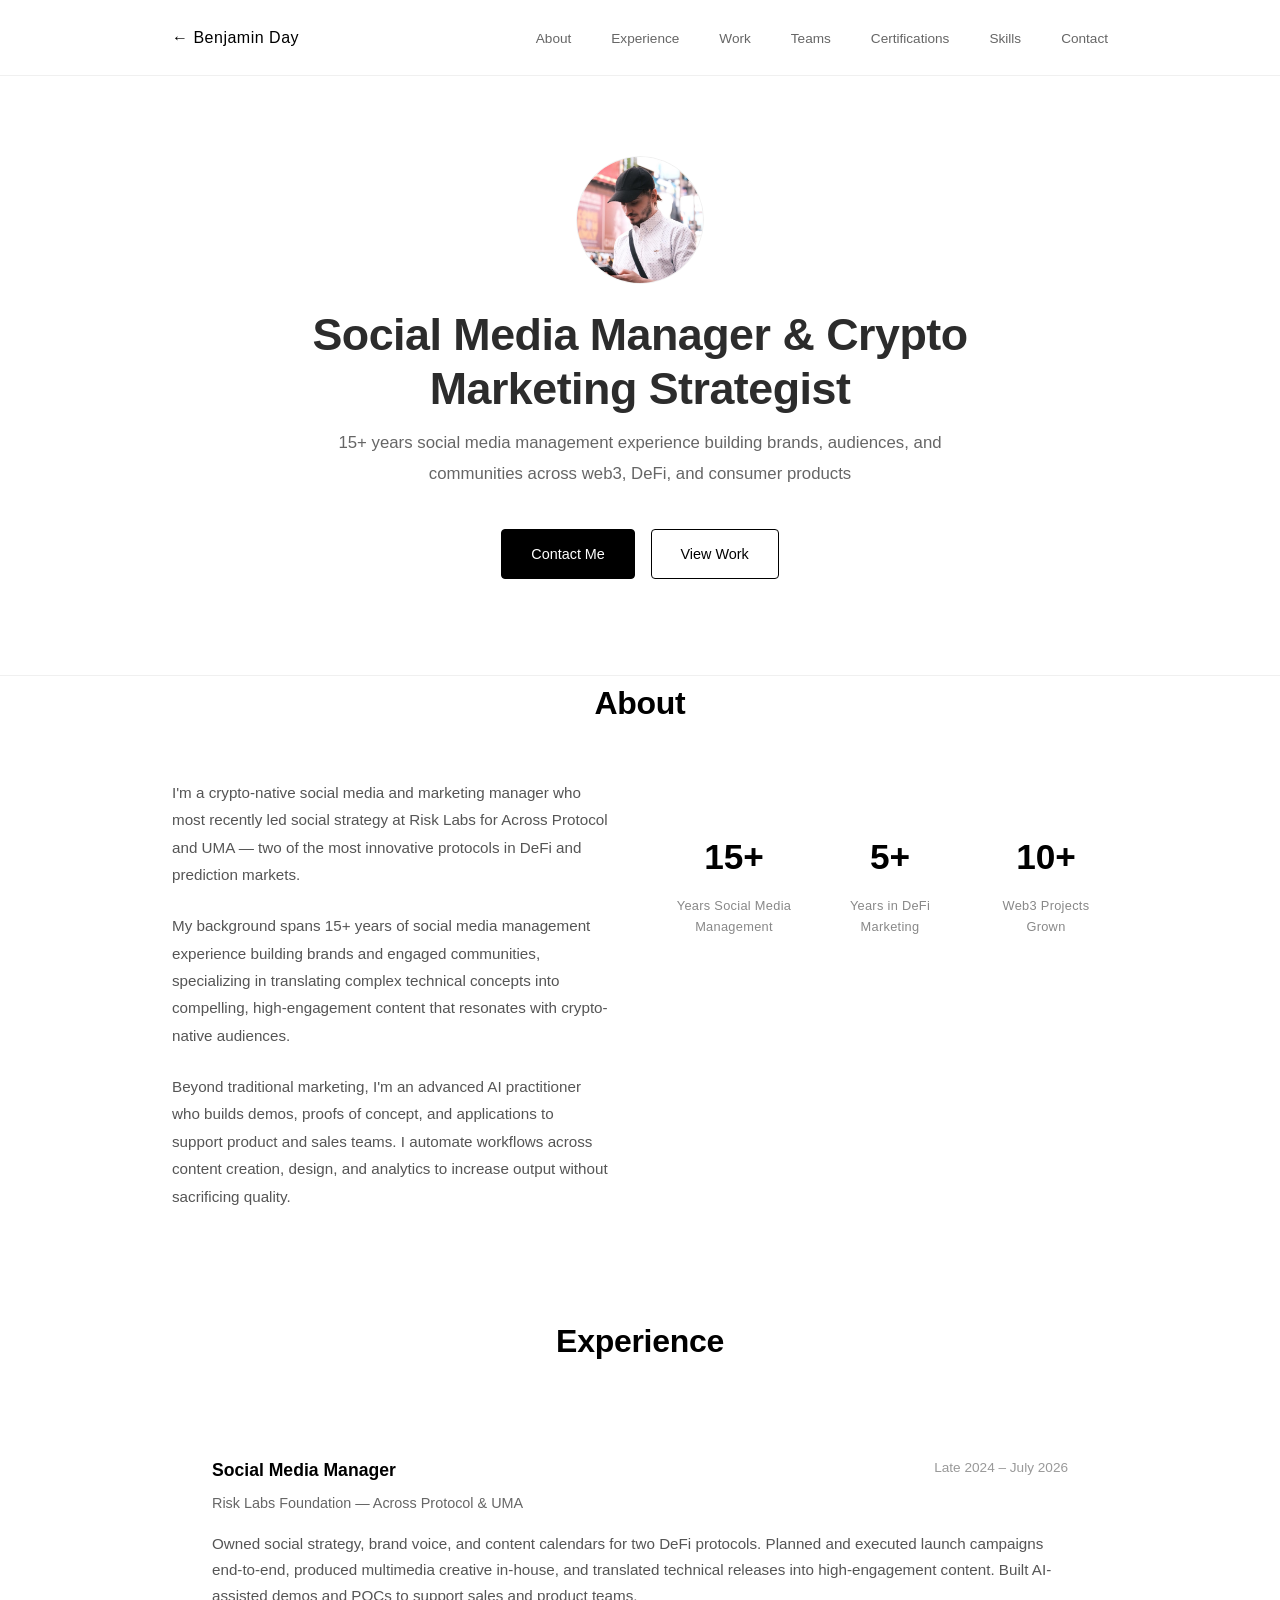
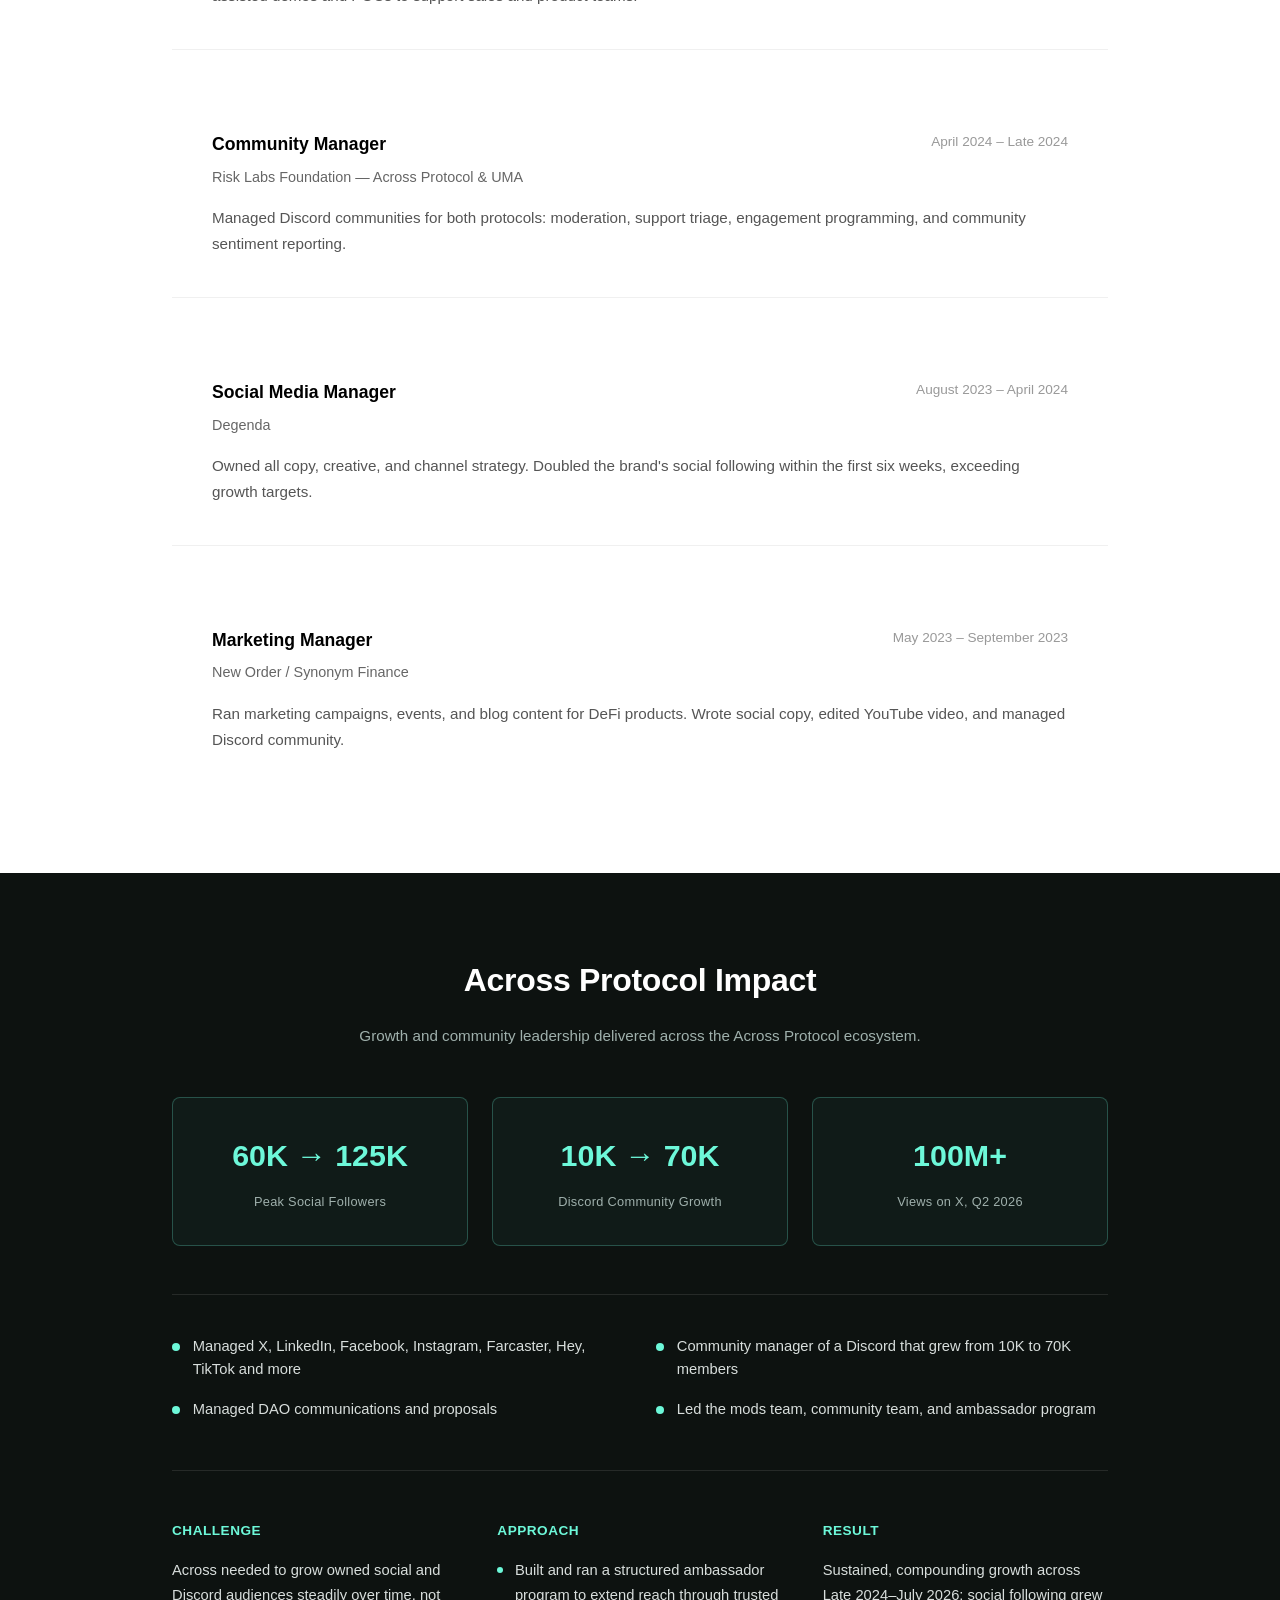
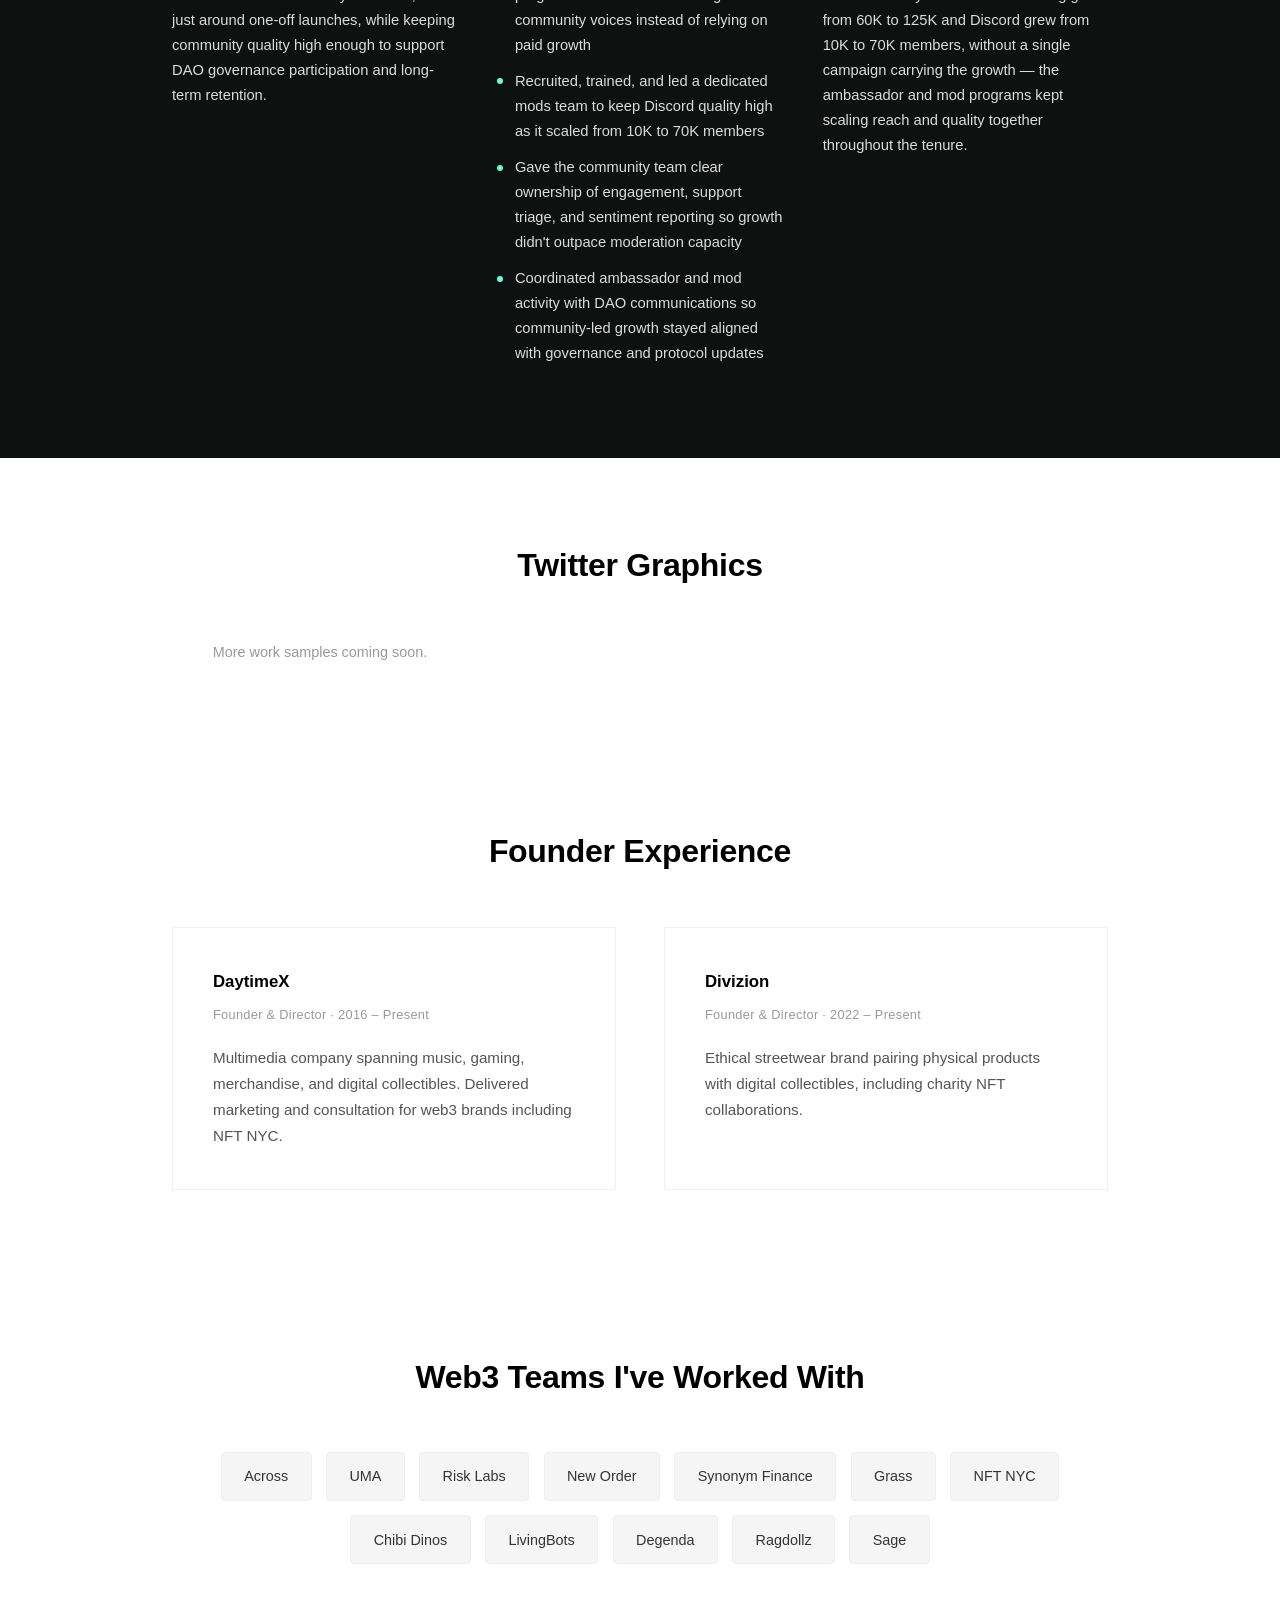
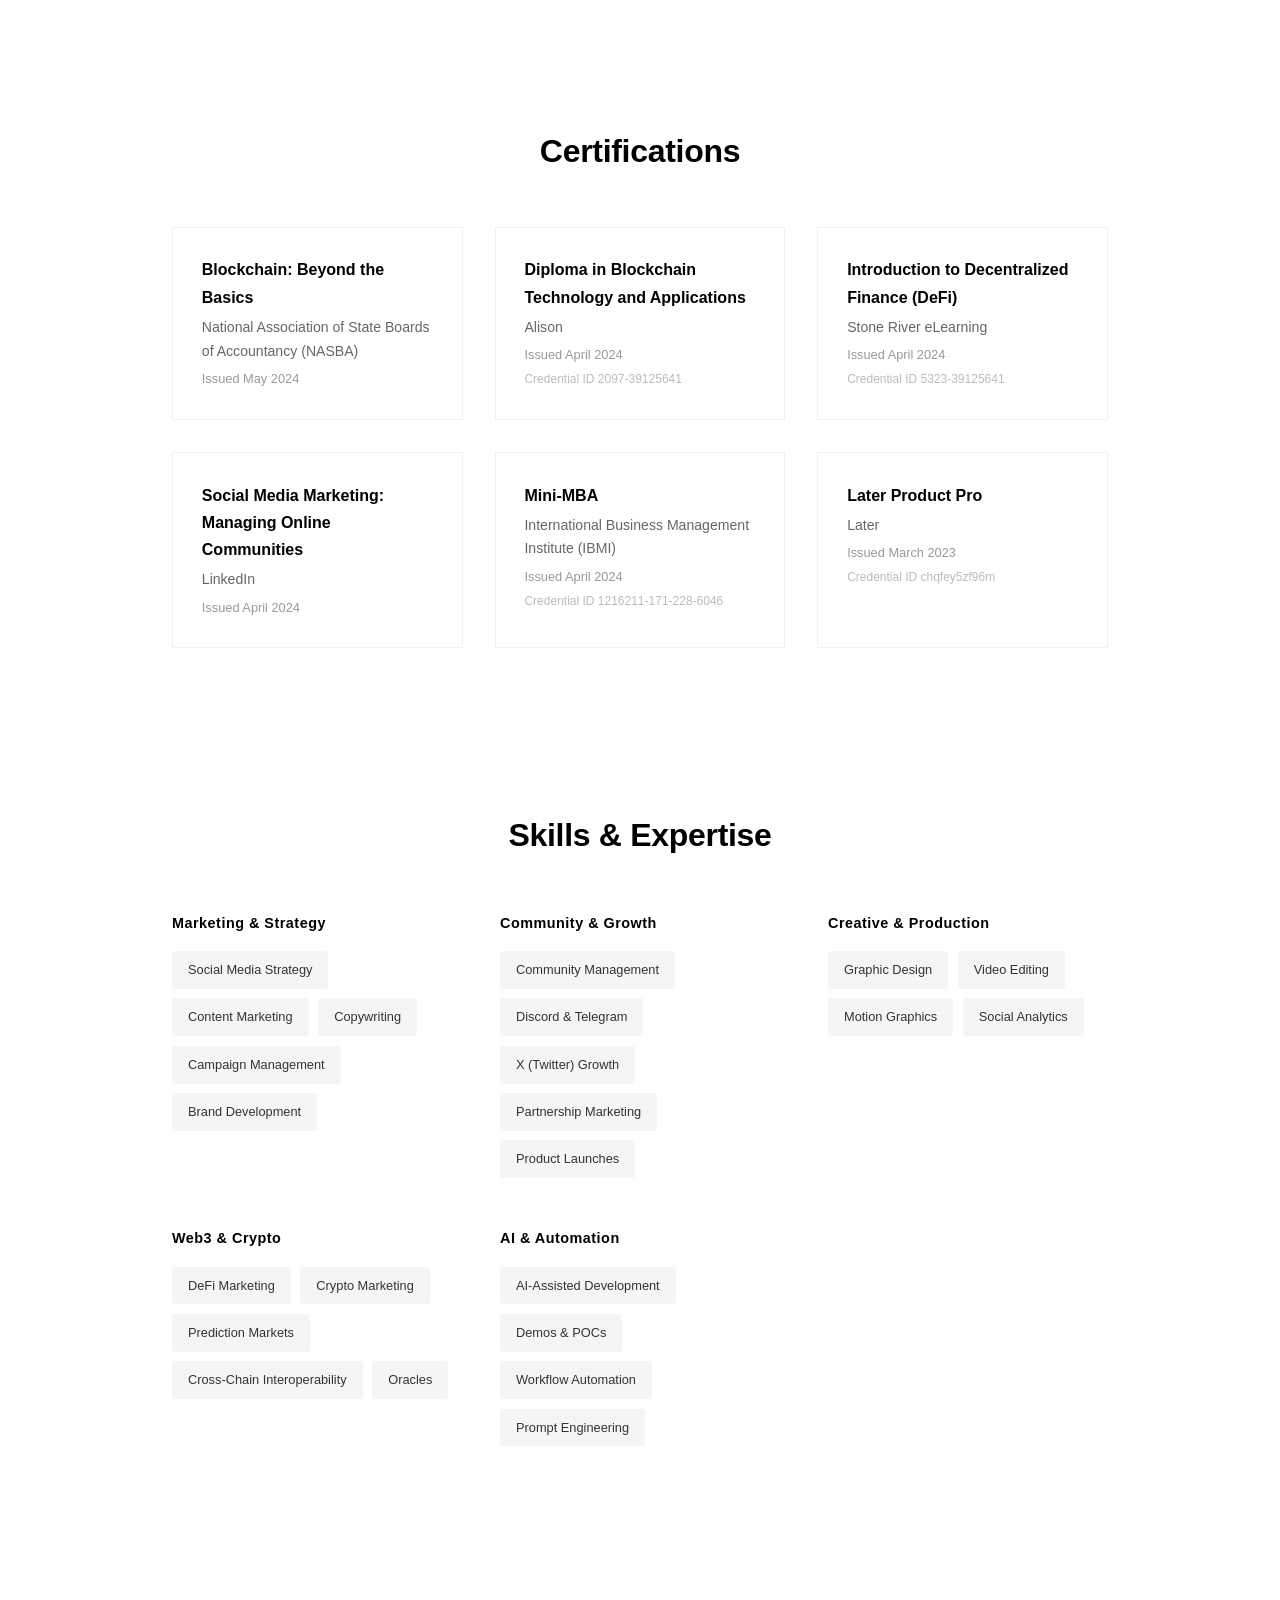
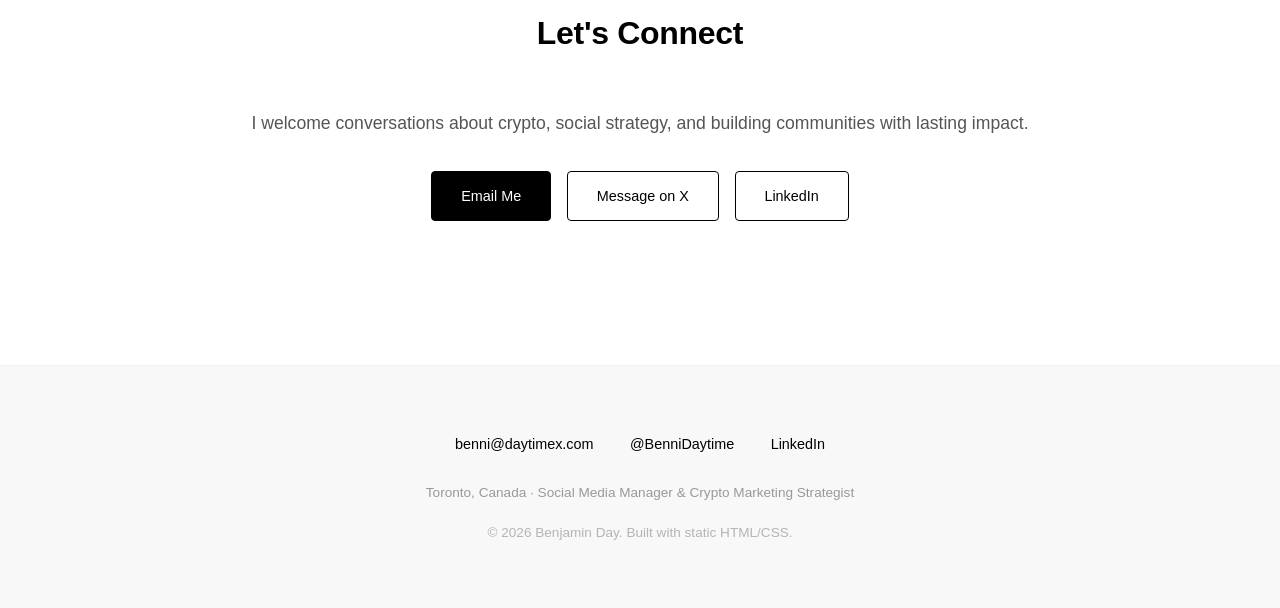
==== portfolio/index.html @ 809d0e5a "Add Twitter graphics work sample grid to portfolio Adds a "Work" section that renders a responsive i" ====
<!DOCTYPE html>
<html lang="en">
<head>
    <meta charset="UTF-8">
    <meta name="viewport" content="width=device-width, initial-scale=1.0">
    <title>Benjamin Day — Social Media Manager & Crypto Marketing</title>
    <link rel="icon" type="image/svg+xml" href="../favicon.svg">
    <style>
        * {
            margin: 0;
            padding: 0;
            box-sizing: border-box;
        }

        body {
            font-family: -apple-system, BlinkMacSystemFont, 'Segoe UI', Roboto, sans-serif;
            line-height: 1.7;
            color: #2c2c2c;
            background: #ffffff;
        }

        header {
            background: white;
            border-bottom: 1px solid #f0f0f0;
            position: sticky;
            top: 0;
            z-index: 100;
        }

        nav {
            max-width: 1000px;
            margin: 0 auto;
            padding: 1.5rem 2rem;
            display: flex;
            justify-content: space-between;
            align-items: center;
        }

        .logo {
            font-weight: 500;
            font-size: 1rem;
            letter-spacing: 0.5px;
            color: #000;
        }

        .nav-links {
            display: flex;
            gap: 2.5rem;
            list-style: none;
        }

        .nav-links a {
            text-decoration: none;
            color: #666;
            font-size: 0.85rem;
            font-weight: 500;
            transition: color 0.3s;
        }

        .nav-links a:hover {
            color: #000;
        }

        .hero {
            background: white;
            padding: 5rem 2rem;
            text-align: center;
            border-bottom: 1px solid #f0f0f0;
        }

        .hero-content {
            max-width: 700px;
            margin: 0 auto;
        }

        .hero-photo {
            width: 128px;
            height: 128px;
            border-radius: 50%;
            object-fit: cover;
            margin: 0 auto 1.5rem;
            display: block;
            border: 1px solid #f0f0f0;
        }

        .hero h1 {
            font-size: 2.8rem;
            margin-bottom: 0.8rem;
            font-weight: 600;
            line-height: 1.2;
            letter-spacing: -0.5px;
        }

        .hero .tagline {
            font-size: 1.05rem;
            margin-bottom: 2.5rem;
            color: #666;
            line-height: 1.8;
        }

        .cta-buttons {
            display: flex;
            gap: 1rem;
            justify-content: center;
            margin-bottom: 1rem;
        }

        .btn {
            padding: 0.75rem 1.8rem;
            border-radius: 4px;
            text-decoration: none;
            font-weight: 500;
            font-size: 0.9rem;
            transition: all 0.3s;
            cursor: pointer;
            border: 1px solid #000;
        }

        .btn-primary {
            background: #000;
            color: white;
        }

        .btn-primary:hover {
            background: #333;
            border-color: #333;
        }

        .btn-secondary {
            background: white;
            color: #000;
            border-color: #000;
        }

        .btn-secondary:hover {
            background: #f5f5f5;
        }

        .container {
            max-width: 1000px;
            margin: 0 auto;
            padding: 0 2rem;
        }

        section {
            padding: 5rem 0;
        }

        h2 {
            font-size: 2rem;
            margin-bottom: 3rem;
            text-align: center;
            color: #000;
            font-weight: 600;
            letter-spacing: -0.3px;
        }

        .about-content {
            display: grid;
            grid-template-columns: 1fr 1fr;
            gap: 4rem;
            align-items: start;
        }

        .about-text p {
            margin-bottom: 1.5rem;
            color: #555;
            line-height: 1.8;
            font-size: 0.95rem;
        }

        .stats {
            display: grid;
            grid-template-columns: repeat(3, 1fr);
            gap: 2rem;
            margin-top: 3rem;
        }

        .stat-box {
            text-align: center;
        }

        .stat-number {
            font-size: 2.2rem;
            font-weight: 600;
            color: #000;
        }

        .stat-label {
            color: #888;
            font-size: 0.8rem;
            margin-top: 0.5rem;
            letter-spacing: 0.3px;
        }

        .experience-grid {
            display: grid;
            gap: 2.5rem;
        }

        .job-card {
            background: white;
            padding: 2.5rem;
            border-radius: 0;
            border-bottom: 1px solid #f0f0f0;
        }

        .job-card:last-child {
            border-bottom: none;
        }

        .job-header {
            display: flex;
            justify-content: space-between;
            align-items: flex-start;
            margin-bottom: 1rem;
            gap: 2rem;
        }

        .job-title {
            font-size: 1.1rem;
            font-weight: 600;
            color: #000;
        }

        .job-company {
            color: #666;
            font-weight: 500;
            font-size: 0.9rem;
            margin-top: 0.3rem;
        }

        .job-date {
            color: #999;
            font-size: 0.85rem;
            white-space: nowrap;
        }

        .job-description {
            color: #555;
            margin-top: 1rem;
            font-size: 0.95rem;
            line-height: 1.7;
        }

        .job-description ul {
            margin-left: 1.5rem;
            margin-top: 1rem;
        }

        .job-description li {
            margin-bottom: 0.6rem;
        }

        .skills-section {
            background: white;
            padding: 0;
        }

        .skills-grid {
            display: grid;
            grid-template-columns: repeat(auto-fit, minmax(220px, 1fr));
            gap: 3rem;
        }

        .skill-category h3 {
            font-size: 0.9rem;
            color: #000;
            margin-bottom: 1rem;
            font-weight: 600;
            letter-spacing: 0.5px;
        }

        .skill-tags {
            display: flex;
            flex-wrap: wrap;
            gap: 0.6rem;
        }

        .skill-tag {
            background: #f5f5f5;
            color: #333;
            padding: 0.5rem 1rem;
            border-radius: 3px;
            font-size: 0.8rem;
            font-weight: 400;
        }

        .across-section {
            background: #0d1210;
            color: #fff;
        }

        .across-section h2 {
            color: #fff;
        }

        .across-section .section-subtitle {
            text-align: center;
            color: #9fb0ac;
            font-size: 0.95rem;
            max-width: 600px;
            margin: -2rem auto 3rem;
        }

        .across-stats {
            display: grid;
            grid-template-columns: repeat(3, 1fr);
            gap: 1.5rem;
            margin-bottom: 3rem;
        }

        .across-stat-box {
            text-align: center;
            padding: 2rem 1rem;
            border: 1px solid rgba(109, 248, 217, 0.25);
            border-radius: 8px;
            background: rgba(109, 248, 217, 0.04);
        }

        .across-stat-number {
            font-size: 1.9rem;
            font-weight: 700;
            color: #6DF8D9;
        }

        .across-stat-label {
            color: #9fb0ac;
            font-size: 0.8rem;
            margin-top: 0.6rem;
            letter-spacing: 0.3px;
        }

        .across-highlights {
            display: grid;
            grid-template-columns: repeat(2, 1fr);
            gap: 1rem 2rem;
            border-top: 1px solid rgba(255, 255, 255, 0.1);
            padding-top: 2.5rem;
        }

        .across-highlight {
            display: flex;
            align-items: flex-start;
            gap: 0.8rem;
            color: #d8dedc;
            font-size: 0.92rem;
            line-height: 1.6;
        }

        .across-highlight::before {
            content: '';
            flex-shrink: 0;
            width: 8px;
            height: 8px;
            border-radius: 50%;
            background: #6DF8D9;
            margin-top: 0.5rem;
        }

        .case-study {
            border-top: 1px solid rgba(255, 255, 255, 0.1);
            padding-top: 3rem;
            margin-top: 3rem;
            display: grid;
            grid-template-columns: repeat(3, 1fr);
            gap: 2.5rem;
        }

        .case-study-block h4 {
            color: #6DF8D9;
            font-size: 0.85rem;
            font-weight: 600;
            letter-spacing: 0.5px;
            text-transform: uppercase;
            margin-bottom: 1rem;
        }

        .case-study-block p,
        .case-study-block li {
            color: #d8dedc;
            font-size: 0.92rem;
            line-height: 1.7;
        }

        .case-study-block ul {
            list-style: none;
        }

        .case-study-block li {
            position: relative;
            padding-left: 1.1rem;
            margin-bottom: 0.7rem;
        }

        .case-study-block li::before {
            content: '';
            position: absolute;
            left: 0;
            top: 0.6rem;
            width: 6px;
            height: 6px;
            border-radius: 50%;
            background: #6DF8D9;
        }

        .work-grid {
            display: grid;
            grid-template-columns: repeat(auto-fill, minmax(240px, 1fr));
            gap: 1.5rem;
        }

        .work-grid a {
            display: block;
            aspect-ratio: 1 / 1;
            overflow: hidden;
            border-radius: 6px;
            border: 1px solid #f0f0f0;
        }

        .work-grid img {
            width: 100%;
            height: 100%;
            object-fit: cover;
            display: block;
            transition: transform 0.3s ease;
        }

        .work-grid a:hover img {
            transform: scale(1.05);
        }

        .work-empty {
            text-align: center;
            color: #999;
            font-size: 0.9rem;
        }

        .founder-grid {
            display: grid;
            grid-template-columns: repeat(auto-fit, minmax(280px, 1fr));
            gap: 3rem;
        }

        .founder-card {
            background: white;
            padding: 2.5rem;
            border-radius: 0;
            border: 1px solid #f0f0f0;
        }

        .founder-card h3 {
            color: #000;
            margin-bottom: 0.5rem;
            font-size: 1.05rem;
            font-weight: 600;
        }

        .founder-card .role {
            color: #999;
            font-size: 0.8rem;
            margin-bottom: 1.2rem;
            letter-spacing: 0.3px;
        }

        .founder-card p {
            color: #555;
            line-height: 1.7;
            font-size: 0.95rem;
        }

        .cert-grid {
            display: grid;
            grid-template-columns: repeat(auto-fit, minmax(260px, 1fr));
            gap: 2rem;
        }

        .cert-card {
            background: white;
            padding: 1.8rem;
            border: 1px solid #f0f0f0;
        }

        .cert-name {
            font-size: 1rem;
            font-weight: 600;
            color: #000;
            margin-bottom: 0.3rem;
        }

        .cert-issuer {
            color: #666;
            font-size: 0.88rem;
            font-weight: 500;
        }

        .cert-date {
            color: #999;
            font-size: 0.8rem;
            margin-top: 0.3rem;
        }

        .cert-id {
            color: #bbb;
            font-size: 0.75rem;
            margin-top: 0.2rem;
        }

        .teams-grid {
            display: flex;
            flex-wrap: wrap;
            gap: 0.9rem;
            justify-content: center;
        }

        .team-tag {
            background: #f5f5f5;
            color: #333;
            padding: 0.7rem 1.4rem;
            border-radius: 4px;
            font-size: 0.9rem;
            font-weight: 500;
            border: 1px solid #eee;
            text-decoration: none;
            transition: all 0.3s;
        }

        .team-tag:hover {
            background: #000;
            color: #fff;
            border-color: #000;
        }

        footer {
            background: #f8f8f8;
            color: #333;
            text-align: center;
            padding: 4rem 2rem;
            margin-top: 3rem;
            border-top: 1px solid #f0f0f0;
        }

        .footer-content {
            max-width: 1000px;
            margin: 0 auto;
        }

        .contact-info {
            margin-bottom: 1.5rem;
        }

        .contact-info a {
            color: #000;
            text-decoration: none;
            margin: 0 1rem;
            font-size: 0.9rem;
            font-weight: 500;
        }

        .contact-info a:hover {
            text-decoration: underline;
        }

        .footer-note {
            color: #999;
            font-size: 0.85rem;
        }

        @media (max-width: 768px) {
            .hero h1 {
                font-size: 2rem;
            }

            .hero {
                padding: 3rem 2rem;
            }

            .hero .tagline {
                font-size: 0.95rem;
            }

            .nav-links {
                gap: 1.5rem;
                font-size: 0.8rem;
            }

            .about-content {
                grid-template-columns: 1fr;
                gap: 2rem;
            }

            .stats {
                grid-template-columns: repeat(3, 1fr);
                gap: 1.5rem;
            }

            .stat-number {
                font-size: 1.8rem;
            }

            .across-stats {
                grid-template-columns: 1fr;
            }

            .across-highlights {
                grid-template-columns: 1fr;
            }

            .case-study {
                grid-template-columns: 1fr;
                gap: 2rem;
            }

            .job-header {
                flex-direction: column;
                gap: 0.5rem;
            }

            .cta-buttons {
                flex-direction: column;
            }

            .btn {
                width: 100%;
            }

            section {
                padding: 3rem 0;
            }

            h2 {
                font-size: 1.5rem;
                margin-bottom: 2rem;
            }
        }
    </style>
</head>
<body>
    <header>
        <nav>
            <a class="logo" href="/" style="text-decoration: none;">← Benjamin Day</a>
            <ul class="nav-links">
                <li><a href="#about">About</a></li>
                <li><a href="#experience">Experience</a></li>
                <li><a href="#work">Work</a></li>
                <li><a href="#teams">Teams</a></li>
                <li><a href="#certifications">Certifications</a></li>
                <li><a href="#skills">Skills</a></li>
                <li><a href="#contact">Contact</a></li>
            </ul>
        </nav>
    </header>

    <section class="hero">
        <div class="hero-content">
            <img src="../images/profile.jpg" alt="Benjamin Day" class="hero-photo">
            <h1>Social Media Manager & Crypto Marketing Strategist</h1>
            <p class="tagline">15+ years social media management experience building brands, audiences, and communities across web3, DeFi, and consumer products</p>
            <div class="cta-buttons">
                <a href="https://x.com/BenniDaytime" class="btn btn-primary" target="_blank" rel="noopener noreferrer">Contact Me</a>
                <a href="#experience" class="btn btn-secondary">View Work</a>
            </div>
        </div>
    </section>

    <section id="about" class="container">
        <h2>About</h2>
        <div class="about-content">
            <div class="about-text">
                <p>I'm a crypto-native social media and marketing manager who most recently led social strategy at Risk Labs for Across Protocol and UMA — two of the most innovative protocols in DeFi and prediction markets.</p>
                <p>My background spans 15+ years of social media management experience building brands and engaged communities, specializing in translating complex technical concepts into compelling, high-engagement content that resonates with crypto-native audiences.</p>
                <p>Beyond traditional marketing, I'm an advanced AI practitioner who builds demos, proofs of concept, and applications to support product and sales teams. I automate workflows across content creation, design, and analytics to increase output without sacrificing quality.</p>
            </div>
            <div class="stats">
                <div class="stat-box">
                    <div class="stat-number">15+</div>
                    <div class="stat-label">Years Social Media Management</div>
                </div>
                <div class="stat-box">
                    <div class="stat-number">5+</div>
                    <div class="stat-label">Years in DeFi Marketing</div>
                </div>
                <div class="stat-box">
                    <div class="stat-number">10+</div>
                    <div class="stat-label">Web3 Projects Grown</div>
                </div>
            </div>
        </div>
    </section>

    <section id="experience" style="background: white;">
        <div class="container">
            <h2>Experience</h2>
            <div class="experience-grid">
                <div class="job-card">
                    <div class="job-header">
                        <div>
                            <div class="job-title">Social Media Manager</div>
                            <div class="job-company">Risk Labs Foundation — Across Protocol & UMA</div>
                        </div>
                        <div class="job-date">Late 2024 – July 2026</div>
                    </div>
                    <div class="job-description">
                        Owned social strategy, brand voice, and content calendars for two DeFi protocols. Planned and executed launch campaigns end-to-end, produced multimedia creative in-house, and translated technical releases into high-engagement content. Built AI-assisted demos and POCs to support sales and product teams.
                    </div>
                </div>

                <div class="job-card">
                    <div class="job-header">
                        <div>
                            <div class="job-title">Community Manager</div>
                            <div class="job-company">Risk Labs Foundation — Across Protocol & UMA</div>
                        </div>
                        <div class="job-date">April 2024 – Late 2024</div>
                    </div>
                    <div class="job-description">
                        Managed Discord communities for both protocols: moderation, support triage, engagement programming, and community sentiment reporting.
                    </div>
                </div>

                <div class="job-card">
                    <div class="job-header">
                        <div>
                            <div class="job-title">Social Media Manager</div>
                            <div class="job-company">Degenda</div>
                        </div>
                        <div class="job-date">August 2023 – April 2024</div>
                    </div>
                    <div class="job-description">
                        Owned all copy, creative, and channel strategy. Doubled the brand's social following within the first six weeks, exceeding growth targets.
                    </div>
                </div>

                <div class="job-card">
                    <div class="job-header">
                        <div>
                            <div class="job-title">Marketing Manager</div>
                            <div class="job-company">New Order / Synonym Finance</div>
                        </div>
                        <div class="job-date">May 2023 – September 2023</div>
                    </div>
                    <div class="job-description">
                        Ran marketing campaigns, events, and blog content for DeFi products. Wrote social copy, edited YouTube video, and managed Discord community.
                    </div>
                </div>
            </div>
        </div>
    </section>

    <section id="across" class="across-section">
        <div class="container">
            <h2>Across Protocol Impact</h2>
            <p class="section-subtitle">Growth and community leadership delivered across the Across Protocol ecosystem.</p>
            <div class="across-stats">
                <div class="across-stat-box">
                    <div class="across-stat-number">60K → 125K</div>
                    <div class="across-stat-label">Peak Social Followers</div>
                </div>
                <div class="across-stat-box">
                    <div class="across-stat-number">10K → 70K</div>
                    <div class="across-stat-label">Discord Community Growth</div>
                </div>
                <div class="across-stat-box">
                    <div class="across-stat-number">100M+</div>
                    <div class="across-stat-label">Views on X, Q2 2026</div>
                </div>
            </div>
            <div class="across-highlights">
                <div class="across-highlight">Managed X, LinkedIn, Facebook, Instagram, Farcaster, Hey, TikTok and more</div>
                <div class="across-highlight">Community manager of a Discord that grew from 10K to 70K members</div>
                <div class="across-highlight">Managed DAO communications and proposals</div>
                <div class="across-highlight">Led the mods team, community team, and ambassador program</div>
            </div>

            <div class="case-study">
                <div class="case-study-block">
                    <h4>Challenge</h4>
                    <p>Across needed to grow owned social and Discord audiences steadily over time, not just around one-off launches, while keeping community quality high enough to support DAO governance participation and long-term retention.</p>
                </div>
                <div class="case-study-block">
                    <h4>Approach</h4>
                    <ul>
                        <li>Built and ran a structured ambassador program to extend reach through trusted community voices instead of relying on paid growth</li>
                        <li>Recruited, trained, and led a dedicated mods team to keep Discord quality high as it scaled from 10K to 70K members</li>
                        <li>Gave the community team clear ownership of engagement, support triage, and sentiment reporting so growth didn't outpace moderation capacity</li>
                        <li>Coordinated ambassador and mod activity with DAO communications so community-led growth stayed aligned with governance and protocol updates</li>
                    </ul>
                </div>
                <div class="case-study-block">
                    <h4>Result</h4>
                    <p>Sustained, compounding growth across Late 2024–July 2026: social following grew from 60K to 125K and Discord grew from 10K to 70K members, without a single campaign carrying the growth — the ambassador and mod programs kept scaling reach and quality together throughout the tenure.</p>
                </div>
            </div>
        </div>
    </section>

    <section id="work" style="background: white;">
        <div class="container">
            <h2>Twitter Graphics</h2>
            <div class="work-grid" id="work-grid"></div>
        </div>
    </section>

    <script>
        fetch('../images/twitter-graphics/manifest.json')
            .then(res => res.json())
            .then(files => {
                const grid = document.getElementById('work-grid');
                if (!files.length) {
                    grid.innerHTML = '<p class="work-empty">More work samples coming soon.</p>';
                    return;
                }
                grid.innerHTML = files.map(file => {
                    const src = `../images/twitter-graphics/${file}`;
                    return `<a href="${src}" target="_blank" rel="noopener noreferrer"><img src="${src}" alt="Twitter graphic sample" loading="lazy"></a>`;
                }).join('');
            })
            .catch(() => {
                document.getElementById('work-grid').innerHTML = '<p class="work-empty">More work samples coming soon.</p>';
            });
    </script>

    <section id="founder">
        <div class="container">
            <h2>Founder Experience</h2>
            <div class="founder-grid">
                <div class="founder-card">
                    <h3>DaytimeX</h3>
                    <div class="role">Founder & Director · 2016 – Present</div>
                    <p>Multimedia company spanning music, gaming, merchandise, and digital collectibles. Delivered marketing and consultation for web3 brands including NFT NYC.</p>
                </div>
                <div class="founder-card">
                    <h3>Divizion</h3>
                    <div class="role">Founder & Director · 2022 – Present</div>
                    <p>Ethical streetwear brand pairing physical products with digital collectibles, including charity NFT collaborations.</p>
                </div>
            </div>
        </div>
    </section>

    <section id="teams">
        <div class="container">
            <h2>Web3 Teams I've Worked With</h2>
            <div class="teams-grid">
                <a class="team-tag" href="https://x.com/AcrossProtocol" target="_blank" rel="noopener noreferrer">Across</a>
                <a class="team-tag" href="https://x.com/UMAprotocol" target="_blank" rel="noopener noreferrer">UMA</a>
                <a class="team-tag" href="https://x.com/RiskLabsFDN" target="_blank" rel="noopener noreferrer">Risk Labs</a>
                <a class="team-tag" href="https://x.com/neworderDAO" target="_blank" rel="noopener noreferrer">New Order</a>
                <a class="team-tag" href="https://x.com/synofinance" target="_blank" rel="noopener noreferrer">Synonym Finance</a>
                <a class="team-tag" href="https://x.com/grass" target="_blank" rel="noopener noreferrer">Grass</a>
                <a class="team-tag" href="https://x.com/NFT_NYC" target="_blank" rel="noopener noreferrer">NFT NYC</a>
                <a class="team-tag" href="https://x.com/ChibiDinosNFT" target="_blank" rel="noopener noreferrer">Chibi Dinos</a>
                <a class="team-tag" href="https://x.com/T1MLivingston" target="_blank" rel="noopener noreferrer">LivingBots</a>
                <a class="team-tag" href="https://x.com/degenda_io" target="_blank" rel="noopener noreferrer">Degenda</a>
                <a class="team-tag" href="https://x.com/RagdollzNFT" target="_blank" rel="noopener noreferrer">Ragdollz</a>
                <a class="team-tag" href="https://x.com/SageOnchainXYZ" target="_blank" rel="noopener noreferrer">Sage</a>
            </div>
        </div>
    </section>

    <section id="certifications">
        <div class="container">
            <h2>Certifications</h2>
            <div class="cert-grid">
                <div class="cert-card">
                    <div class="cert-name">Blockchain: Beyond the Basics</div>
                    <div class="cert-issuer">National Association of State Boards of Accountancy (NASBA)</div>
                    <div class="cert-date">Issued May 2024</div>
                </div>
                <div class="cert-card">
                    <div class="cert-name">Diploma in Blockchain Technology and Applications</div>
                    <div class="cert-issuer">Alison</div>
                    <div class="cert-date">Issued April 2024</div>
                    <div class="cert-id">Credential ID 2097-39125641</div>
                </div>
                <div class="cert-card">
                    <div class="cert-name">Introduction to Decentralized Finance (DeFi)</div>
                    <div class="cert-issuer">Stone River eLearning</div>
                    <div class="cert-date">Issued April 2024</div>
                    <div class="cert-id">Credential ID 5323-39125641</div>
                </div>
                <div class="cert-card">
                    <div class="cert-name">Social Media Marketing: Managing Online Communities</div>
                    <div class="cert-issuer">LinkedIn</div>
                    <div class="cert-date">Issued April 2024</div>
                </div>
                <div class="cert-card">
                    <div class="cert-name">Mini-MBA</div>
                    <div class="cert-issuer">International Business Management Institute (IBMI)</div>
                    <div class="cert-date">Issued April 2024</div>
                    <div class="cert-id">Credential ID 1216211-171-228-6046</div>
                </div>
                <div class="cert-card">
                    <div class="cert-name">Later Product Pro</div>
                    <div class="cert-issuer">Later</div>
                    <div class="cert-date">Issued March 2023</div>
                    <div class="cert-id">Credential ID chqfey5zf96m</div>
                </div>
            </div>
        </div>
    </section>

    <section id="skills" style="background: white;">
        <div class="container">
            <h2>Skills & Expertise</h2>
            <div class="skills-section">
                <div class="skills-grid">
                    <div class="skill-category">
                        <h3>Marketing & Strategy</h3>
                        <div class="skill-tags">
                            <span class="skill-tag">Social Media Strategy</span>
                            <span class="skill-tag">Content Marketing</span>
                            <span class="skill-tag">Copywriting</span>
                            <span class="skill-tag">Campaign Management</span>
                            <span class="skill-tag">Brand Development</span>
                        </div>
                    </div>

                    <div class="skill-category">
                        <h3>Community & Growth</h3>
                        <div class="skill-tags">
                            <span class="skill-tag">Community Management</span>
                            <span class="skill-tag">Discord & Telegram</span>
                            <span class="skill-tag">X (Twitter) Growth</span>
                            <span class="skill-tag">Partnership Marketing</span>
                            <span class="skill-tag">Product Launches</span>
                        </div>
                    </div>

                    <div class="skill-category">
                        <h3>Creative & Production</h3>
                        <div class="skill-tags">
                            <span class="skill-tag">Graphic Design</span>
                            <span class="skill-tag">Video Editing</span>
                            <span class="skill-tag">Motion Graphics</span>
                            <span class="skill-tag">Social Analytics</span>
                        </div>
                    </div>

                    <div class="skill-category">
                        <h3>Web3 & Crypto</h3>
                        <div class="skill-tags">
                            <span class="skill-tag">DeFi Marketing</span>
                            <span class="skill-tag">Crypto Marketing</span>
                            <span class="skill-tag">Prediction Markets</span>
                            <span class="skill-tag">Cross-Chain Interoperability</span>
                            <span class="skill-tag">Oracles</span>
                        </div>
                    </div>

                    <div class="skill-category">
                        <h3>AI & Automation</h3>
                        <div class="skill-tags">
                            <span class="skill-tag">AI-Assisted Development</span>
                            <span class="skill-tag">Demos & POCs</span>
                            <span class="skill-tag">Workflow Automation</span>
                            <span class="skill-tag">Prompt Engineering</span>
                        </div>
                    </div>
                </div>
            </div>
        </div>
    </section>

    <section id="contact" style="background: white;">
        <div class="container" style="text-align: center;">
            <h2>Let's Connect</h2>
            <p style="font-size: 1.1rem; color: #555; margin-bottom: 2rem;">I welcome conversations about crypto, social strategy, and building communities with lasting impact.</p>
            <div class="cta-buttons">
                <a href="mailto:benni@daytimex.com" class="btn btn-primary">Email Me</a>
                <a href="https://x.com/BenniDaytime" class="btn btn-secondary" target="_blank" rel="noopener noreferrer">Message on X</a>
                <a href="https://www.linkedin.com/in/bennidaytime/" class="btn btn-secondary" target="_blank" rel="noopener noreferrer">LinkedIn</a>
            </div>
        </div>
    </section>

    <footer>
        <div class="footer-content">
            <div class="contact-info">
                <a href="mailto:benni@daytimex.com">benni@daytimex.com</a>
                <a href="https://x.com/BenniDaytime" target="_blank" rel="noopener noreferrer">@BenniDaytime</a>
                <a href="https://www.linkedin.com/in/bennidaytime/" target="_blank" rel="noopener noreferrer">LinkedIn</a>
            </div>
            <div class="footer-note">
                <p>Toronto, Canada · Social Media Manager &amp; Crypto Marketing Strategist</p>
                <p style="margin-top: 1rem; opacity: 0.7;">© 2026 Benjamin Day. Built with static HTML/CSS.</p>
            </div>
        </div>
    </footer>
</body>
</html>
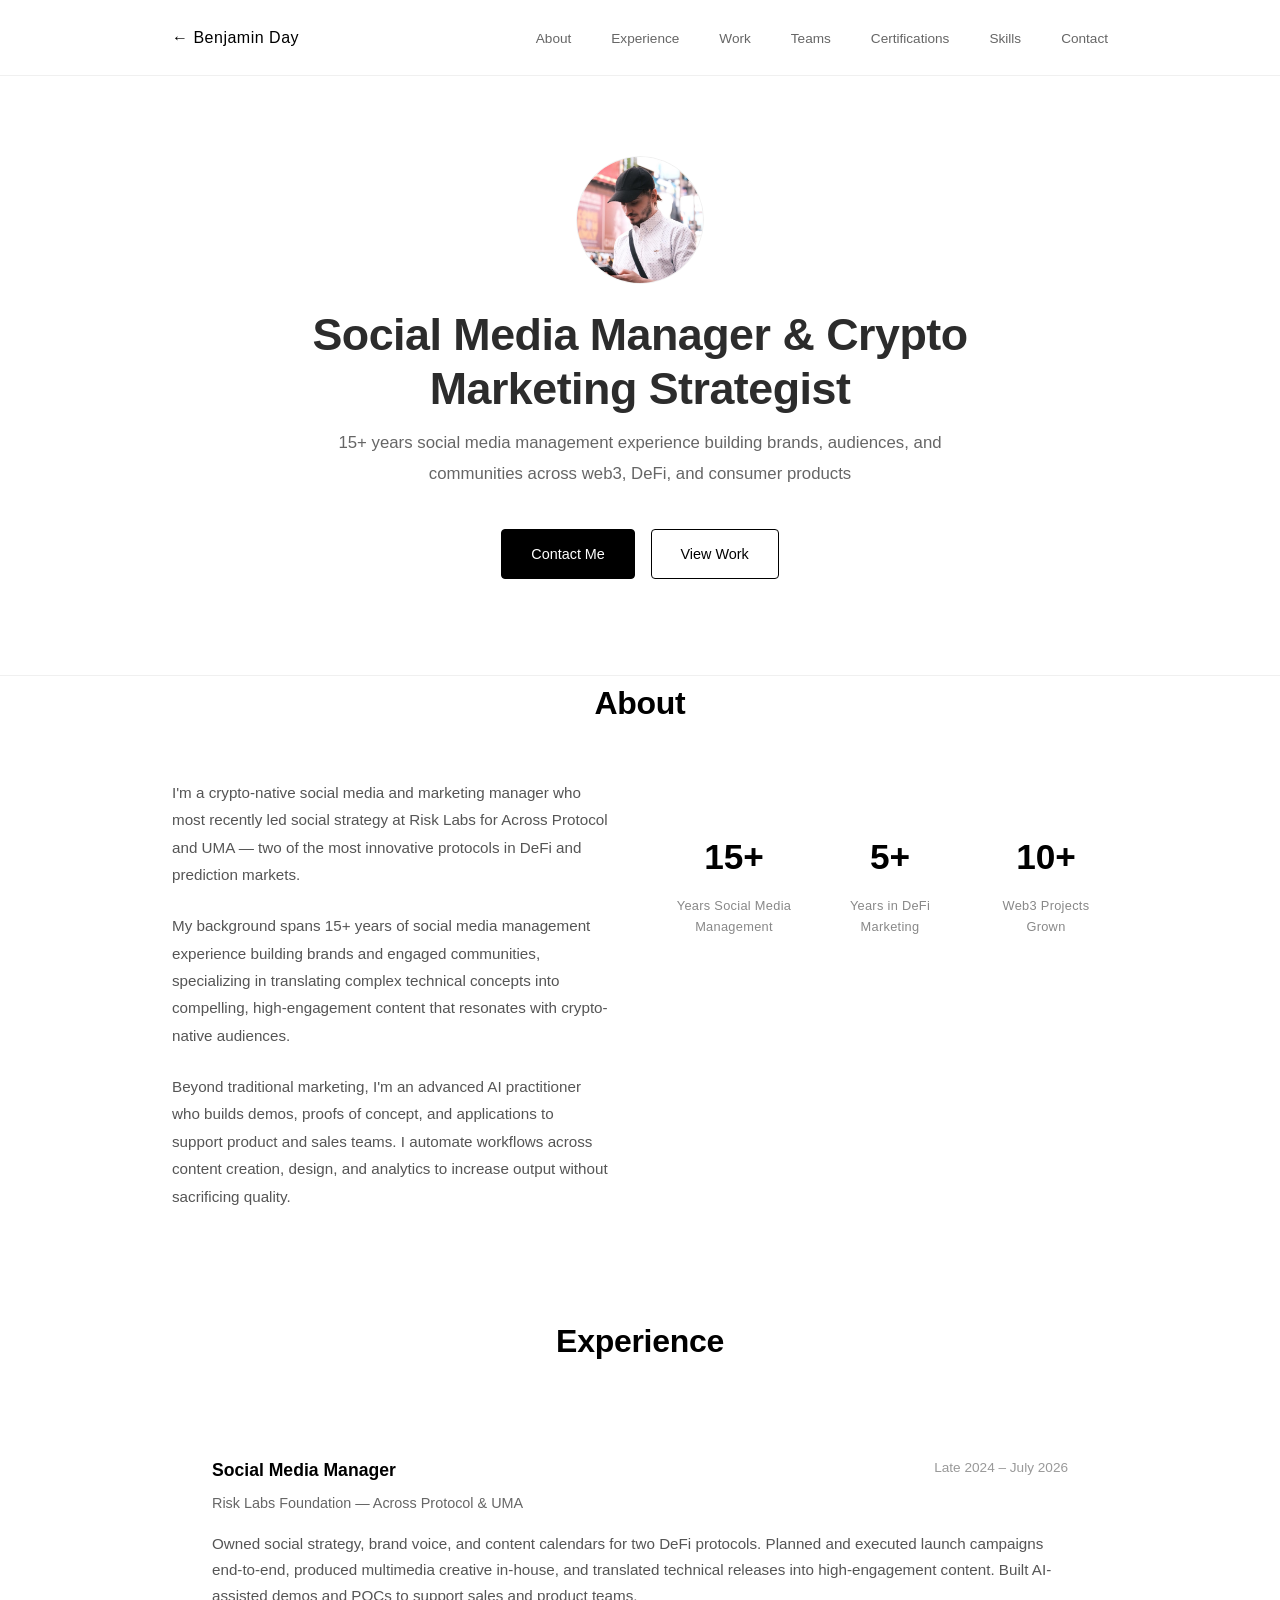
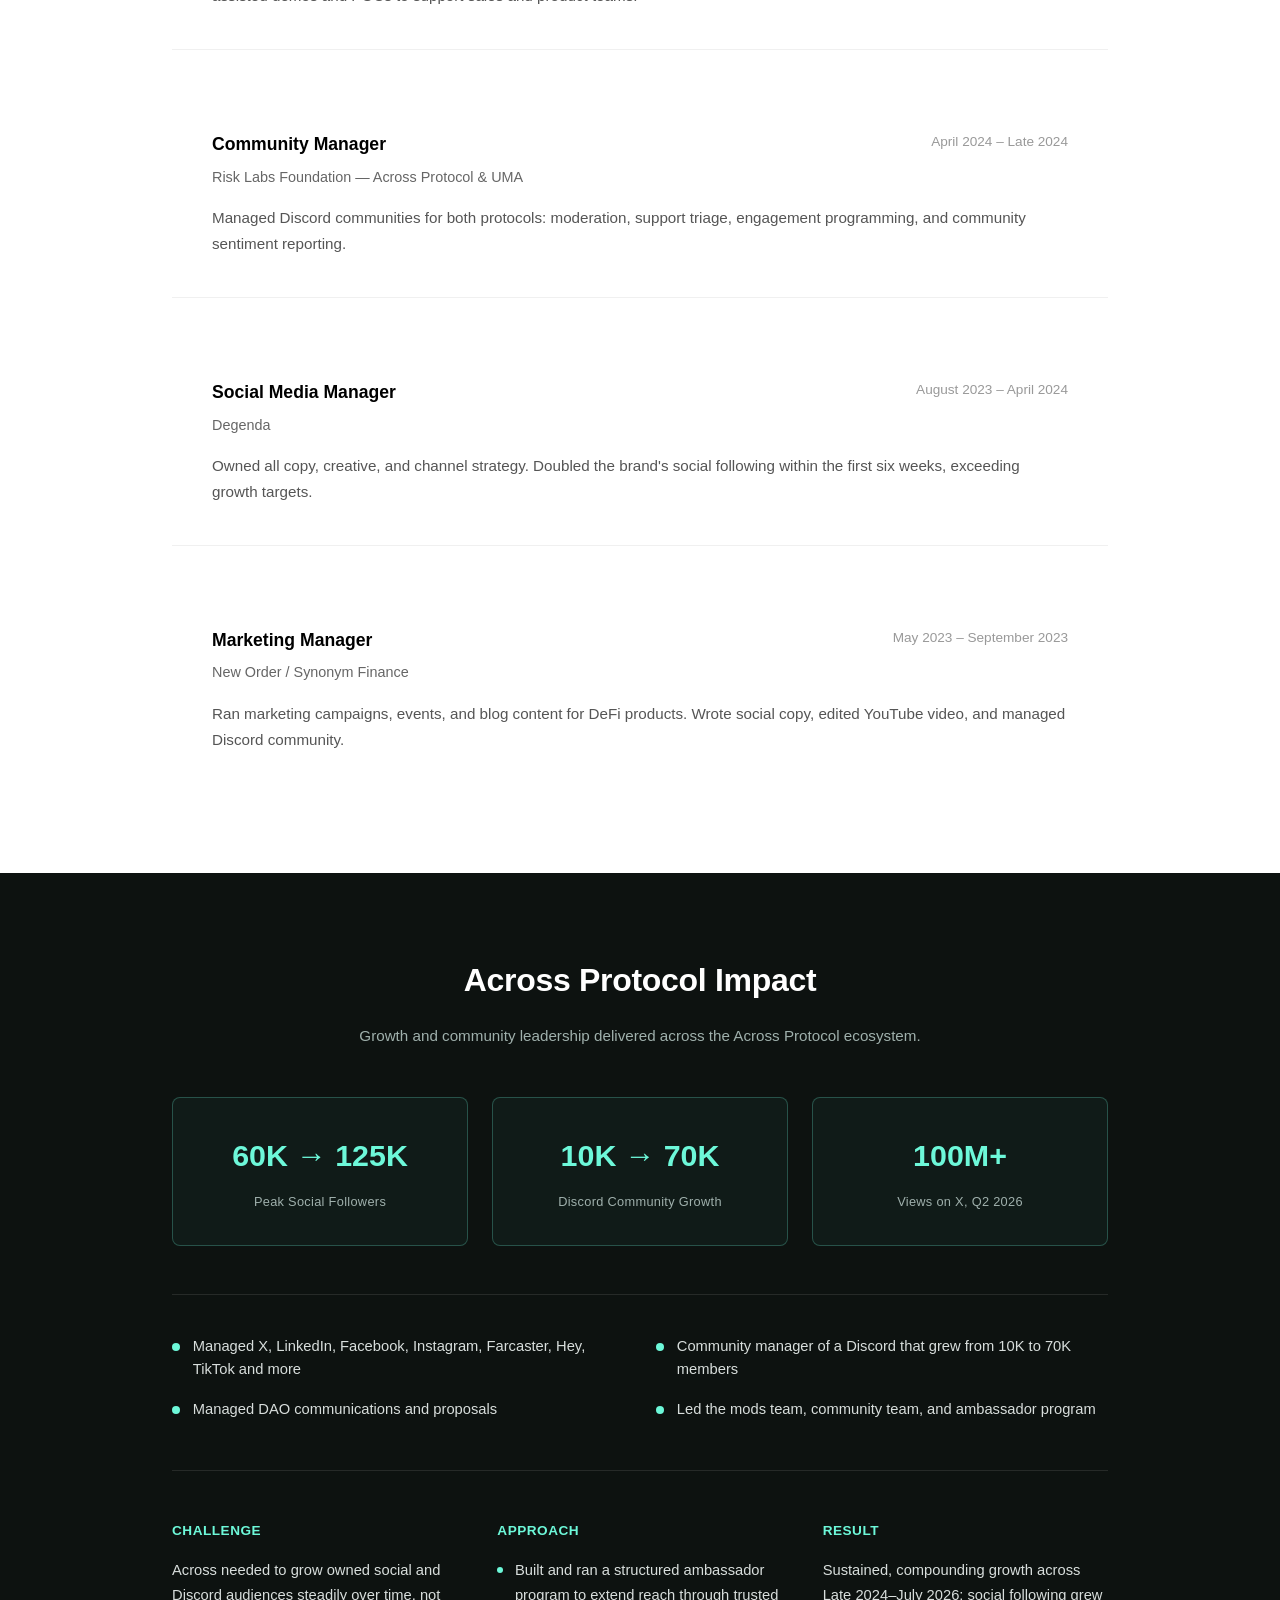
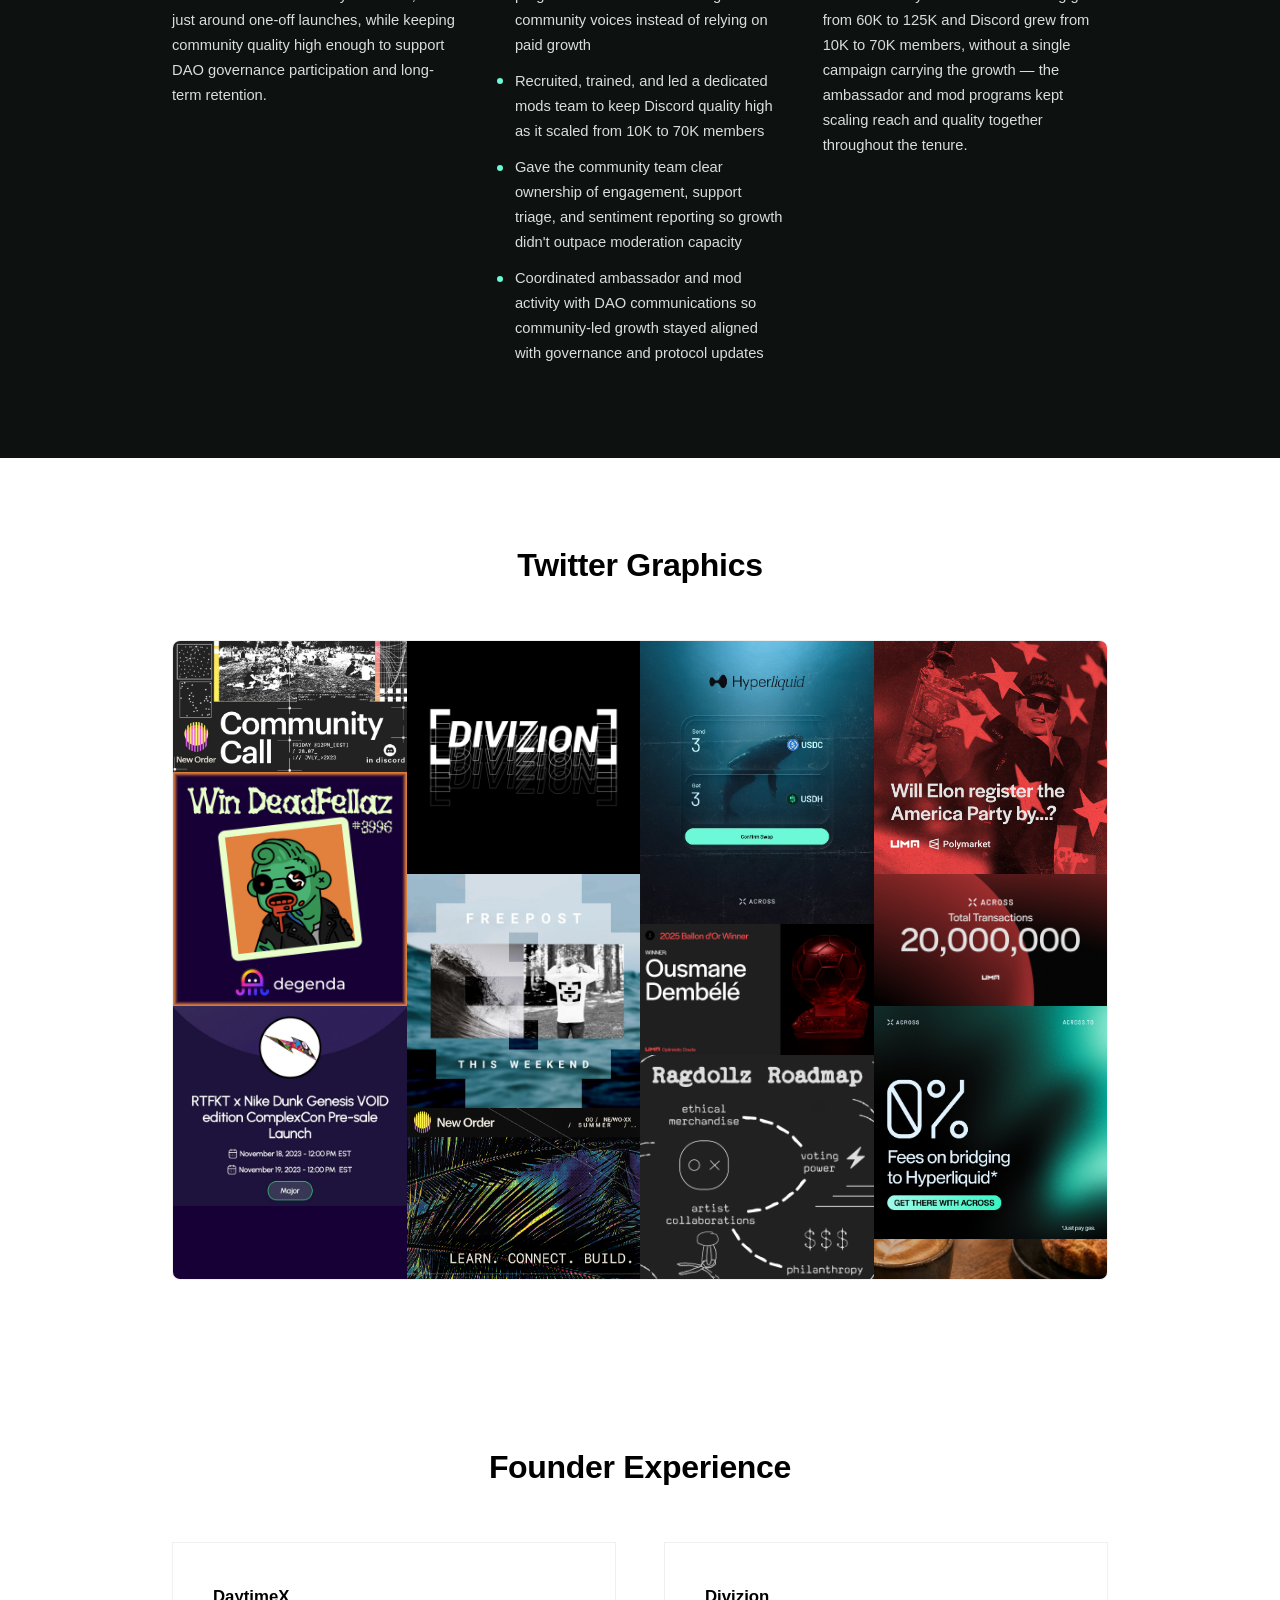
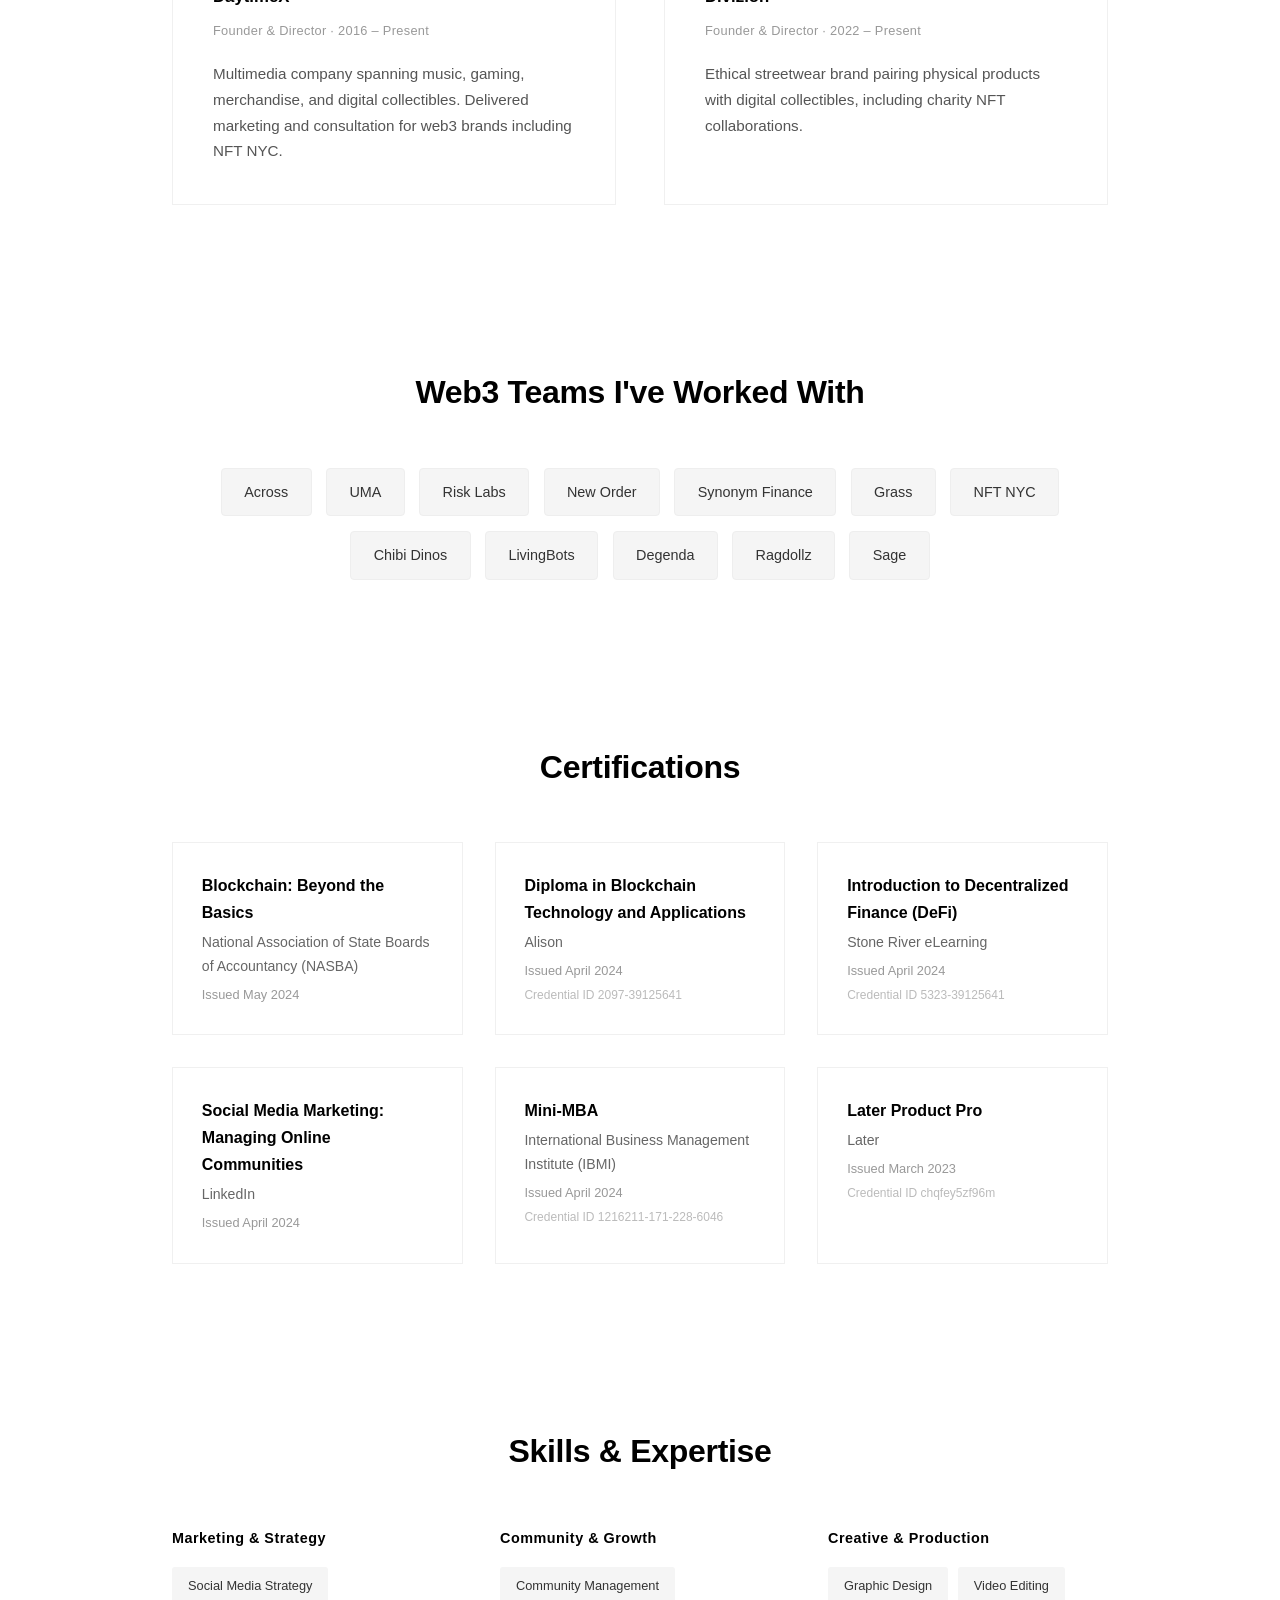
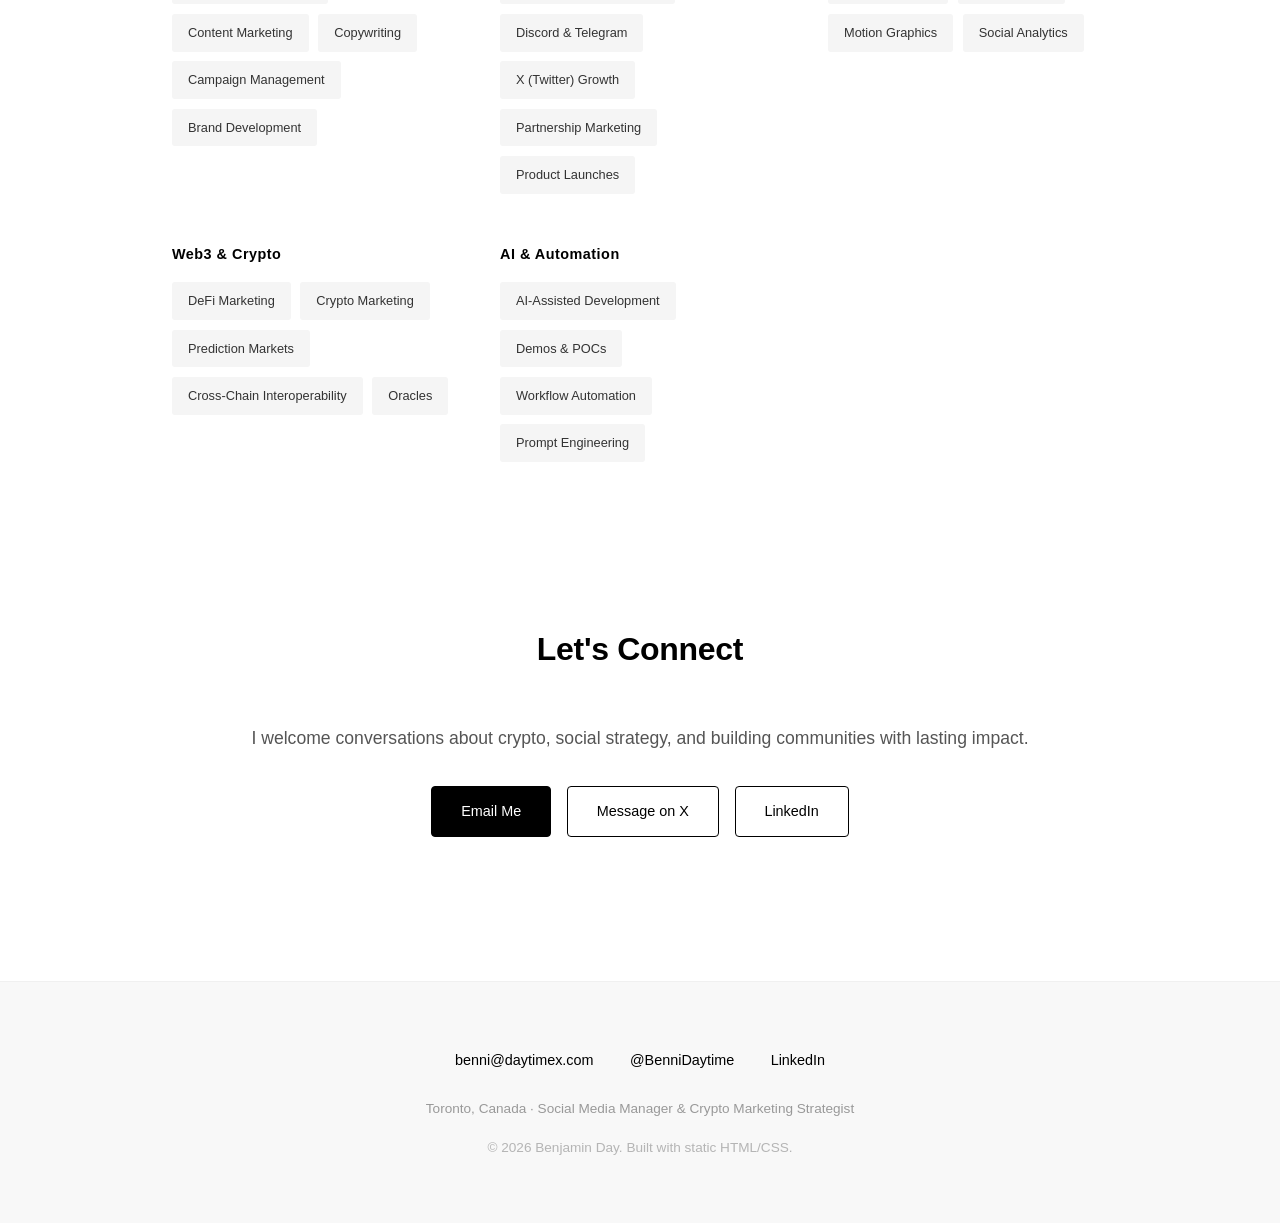
==== commit 1529e825: "Make Twitter graphics grid a scrollable masonry collage Switch from a fixed aspect-ratio grid to CSS" ====
--- a/portfolio/index.html
+++ b/portfolio/index.html
@@ -404,30 +404,33 @@
             background: #6DF8D9;
         }
 
+        .work-frame {
+            height: 640px;
+            overflow-y: scroll;
+            overflow-x: hidden;
+            border-radius: 8px;
+            border: 1px solid #f0f0f0;
+        }
+
         .work-grid {
-            display: grid;
-            grid-template-columns: repeat(auto-fill, minmax(240px, 1fr));
-            gap: 1.5rem;
+            columns: 220px;
+            column-gap: 0;
         }
 
         .work-grid a {
             display: block;
-            aspect-ratio: 1 / 1;
-            overflow: hidden;
-            border-radius: 6px;
-            border: 1px solid #f0f0f0;
+            line-height: 0;
         }
 
         .work-grid img {
             width: 100%;
-            height: 100%;
-            object-fit: cover;
+            height: auto;
             display: block;
             transition: transform 0.3s ease;
         }
 
         .work-grid a:hover img {
-            transform: scale(1.05);
+            transform: scale(1.03);
         }
 
         .work-empty {
@@ -582,6 +585,14 @@
             .nav-links {
                 gap: 1.5rem;
                 font-size: 0.8rem;
+            }
+
+            .work-frame {
+                height: 420px;
+            }
+
+            .work-grid {
+                columns: 140px;
             }
 
             .about-content {
@@ -797,7 +808,9 @@
     <section id="work" style="background: white;">
         <div class="container">
             <h2>Twitter Graphics</h2>
-            <div class="work-grid" id="work-grid"></div>
+            <div class="work-frame">
+                <div class="work-grid" id="work-grid"></div>
+            </div>
         </div>
     </section>
 
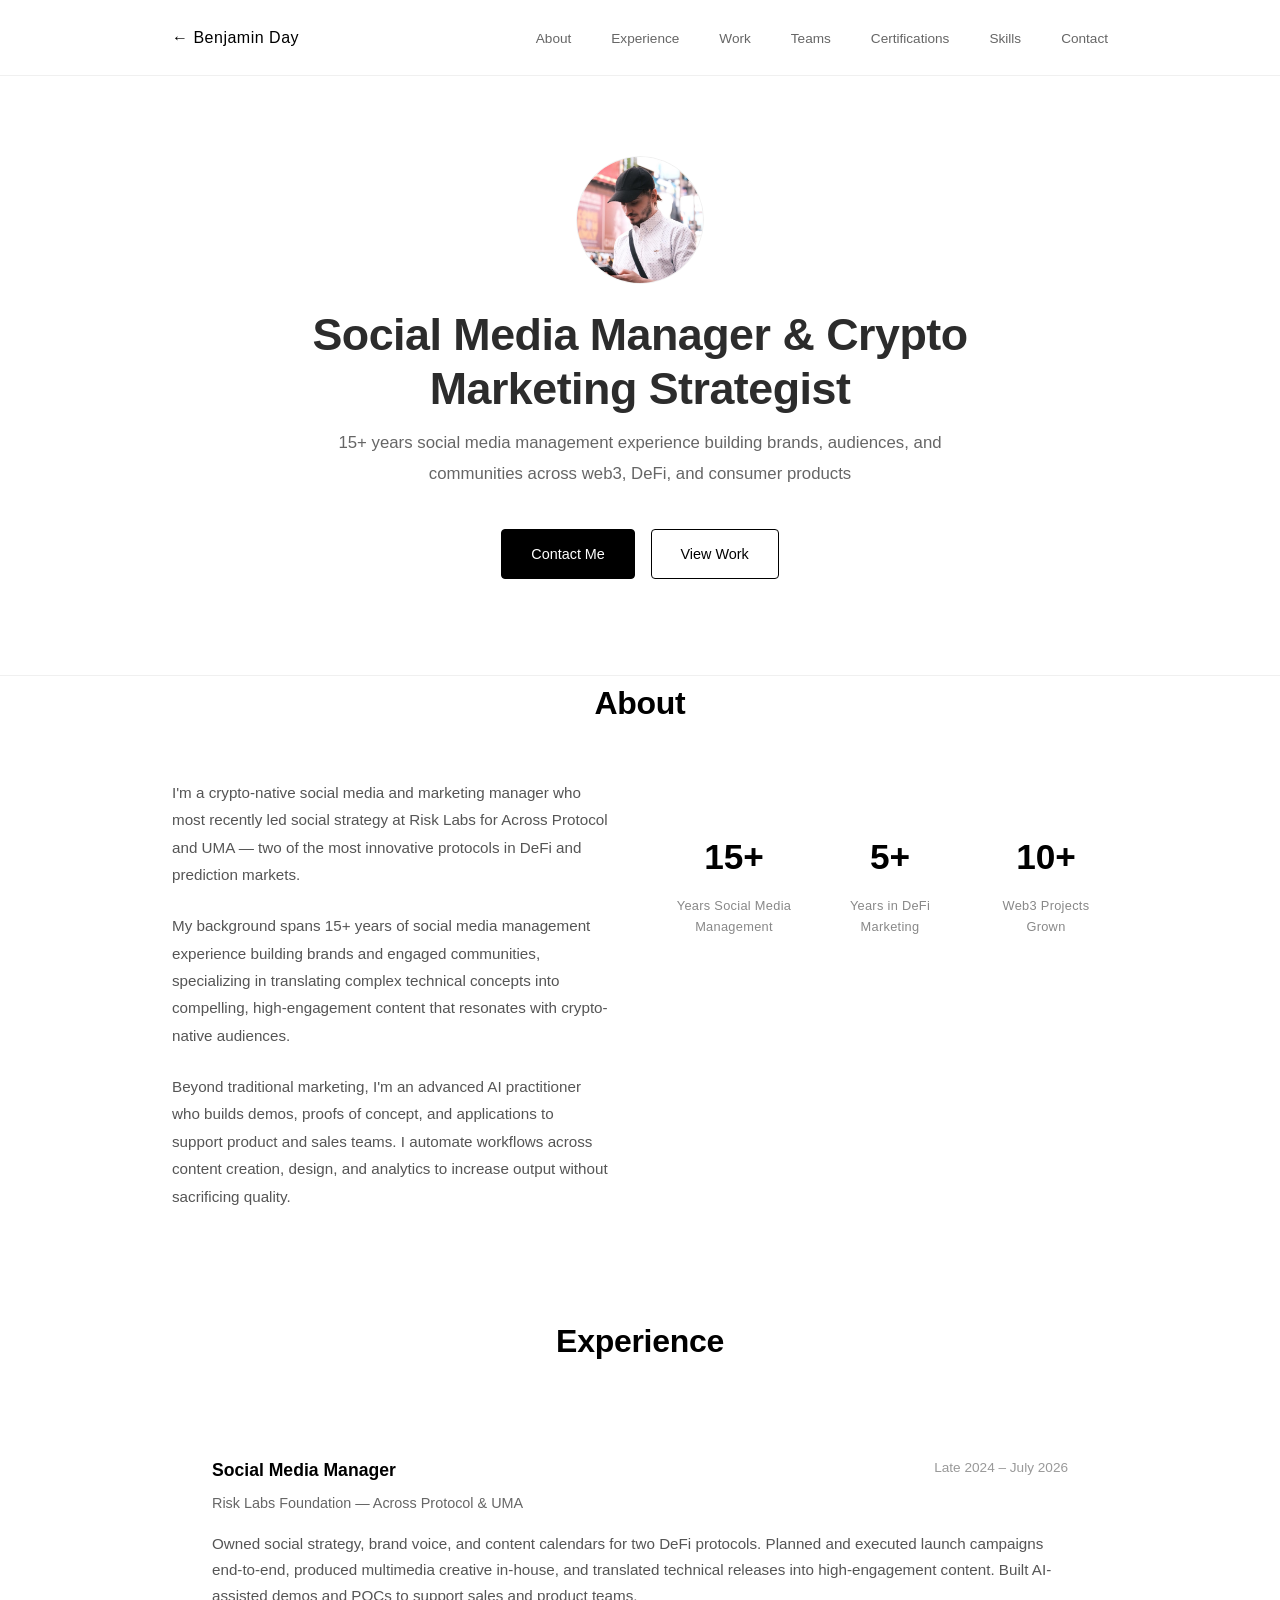
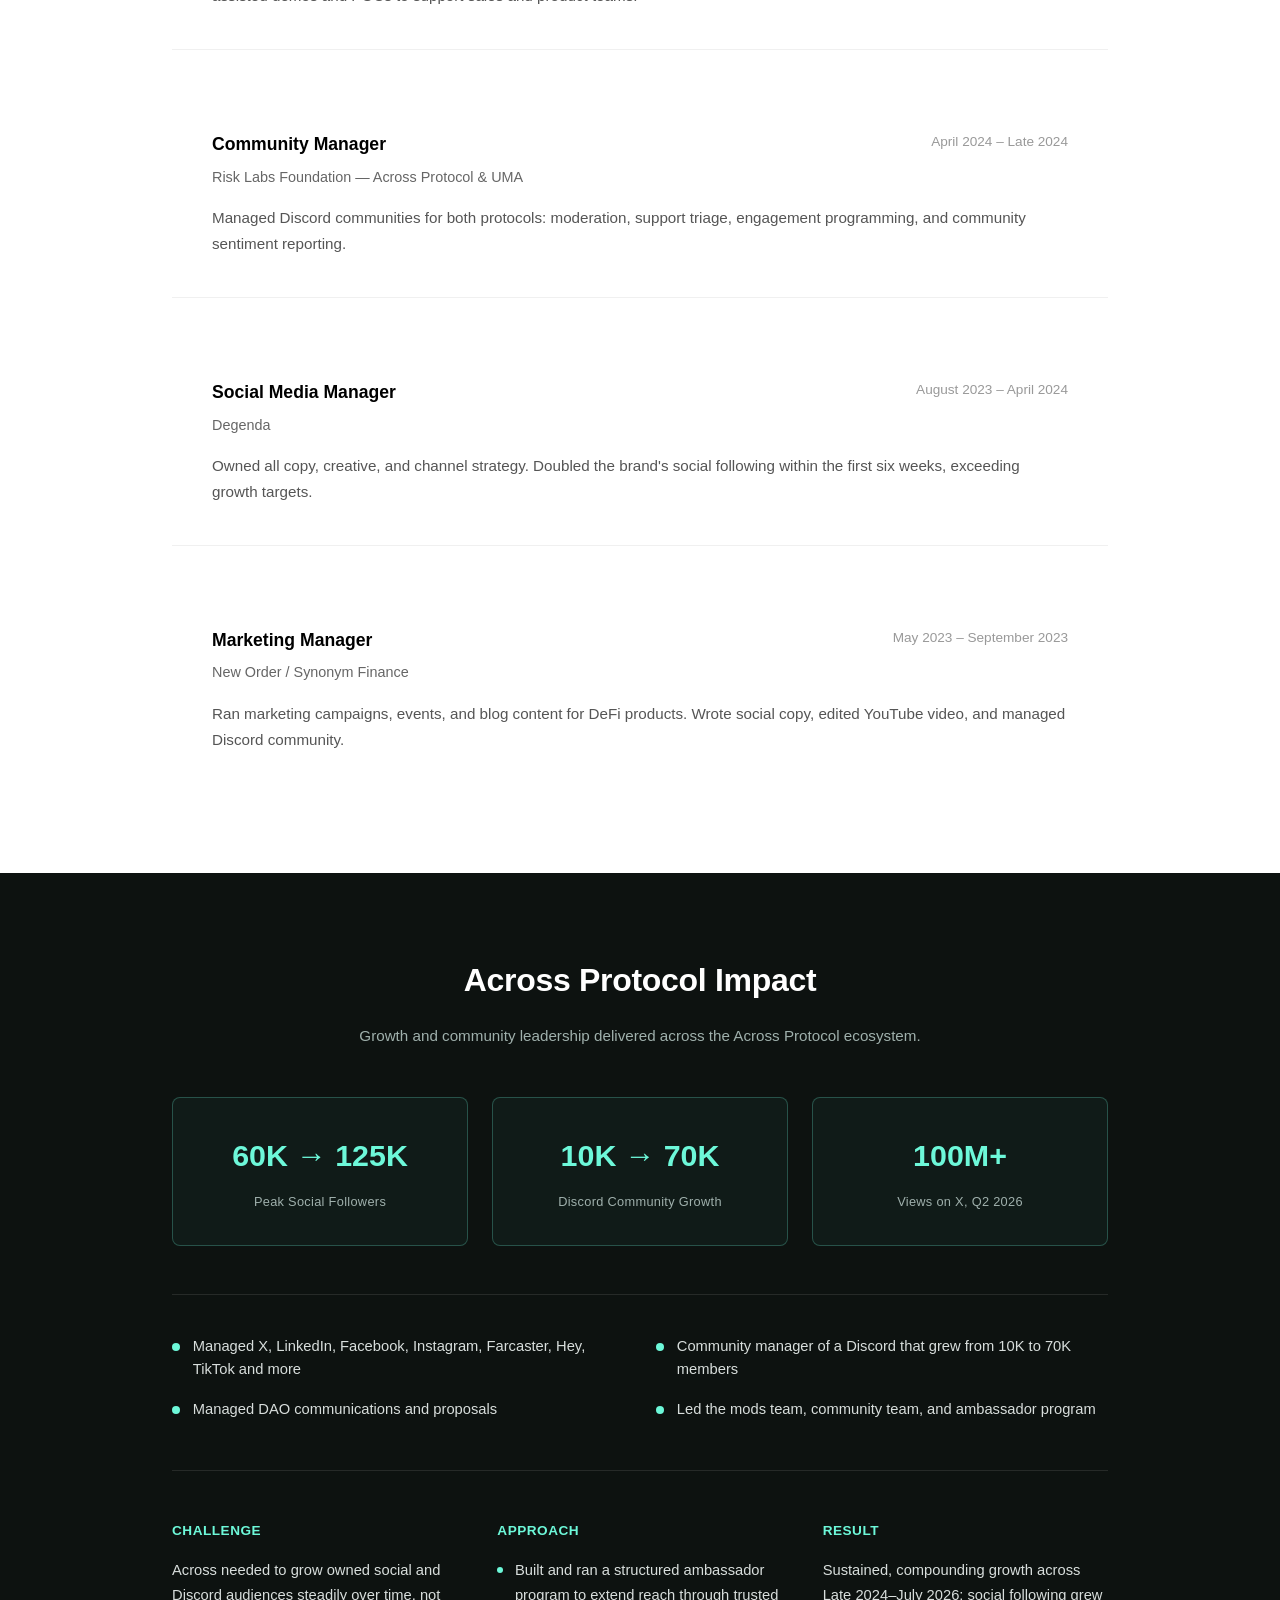
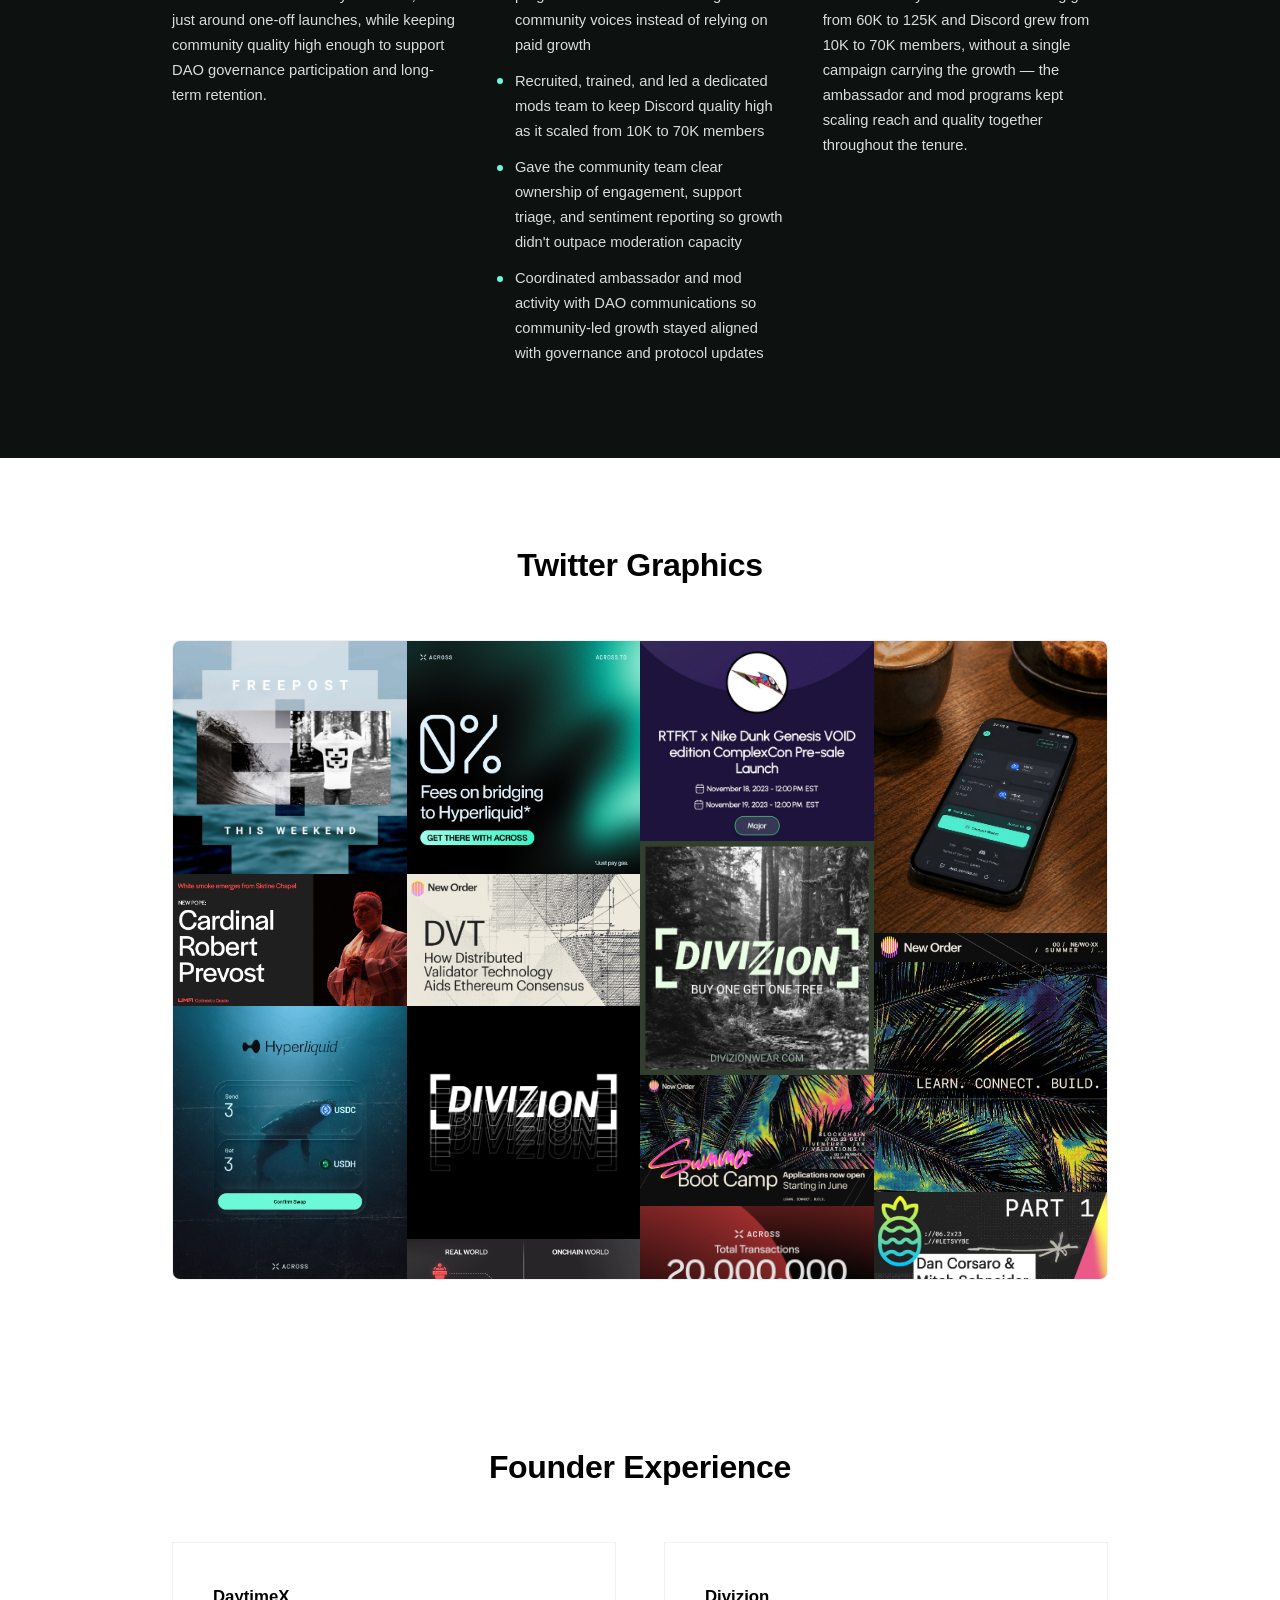
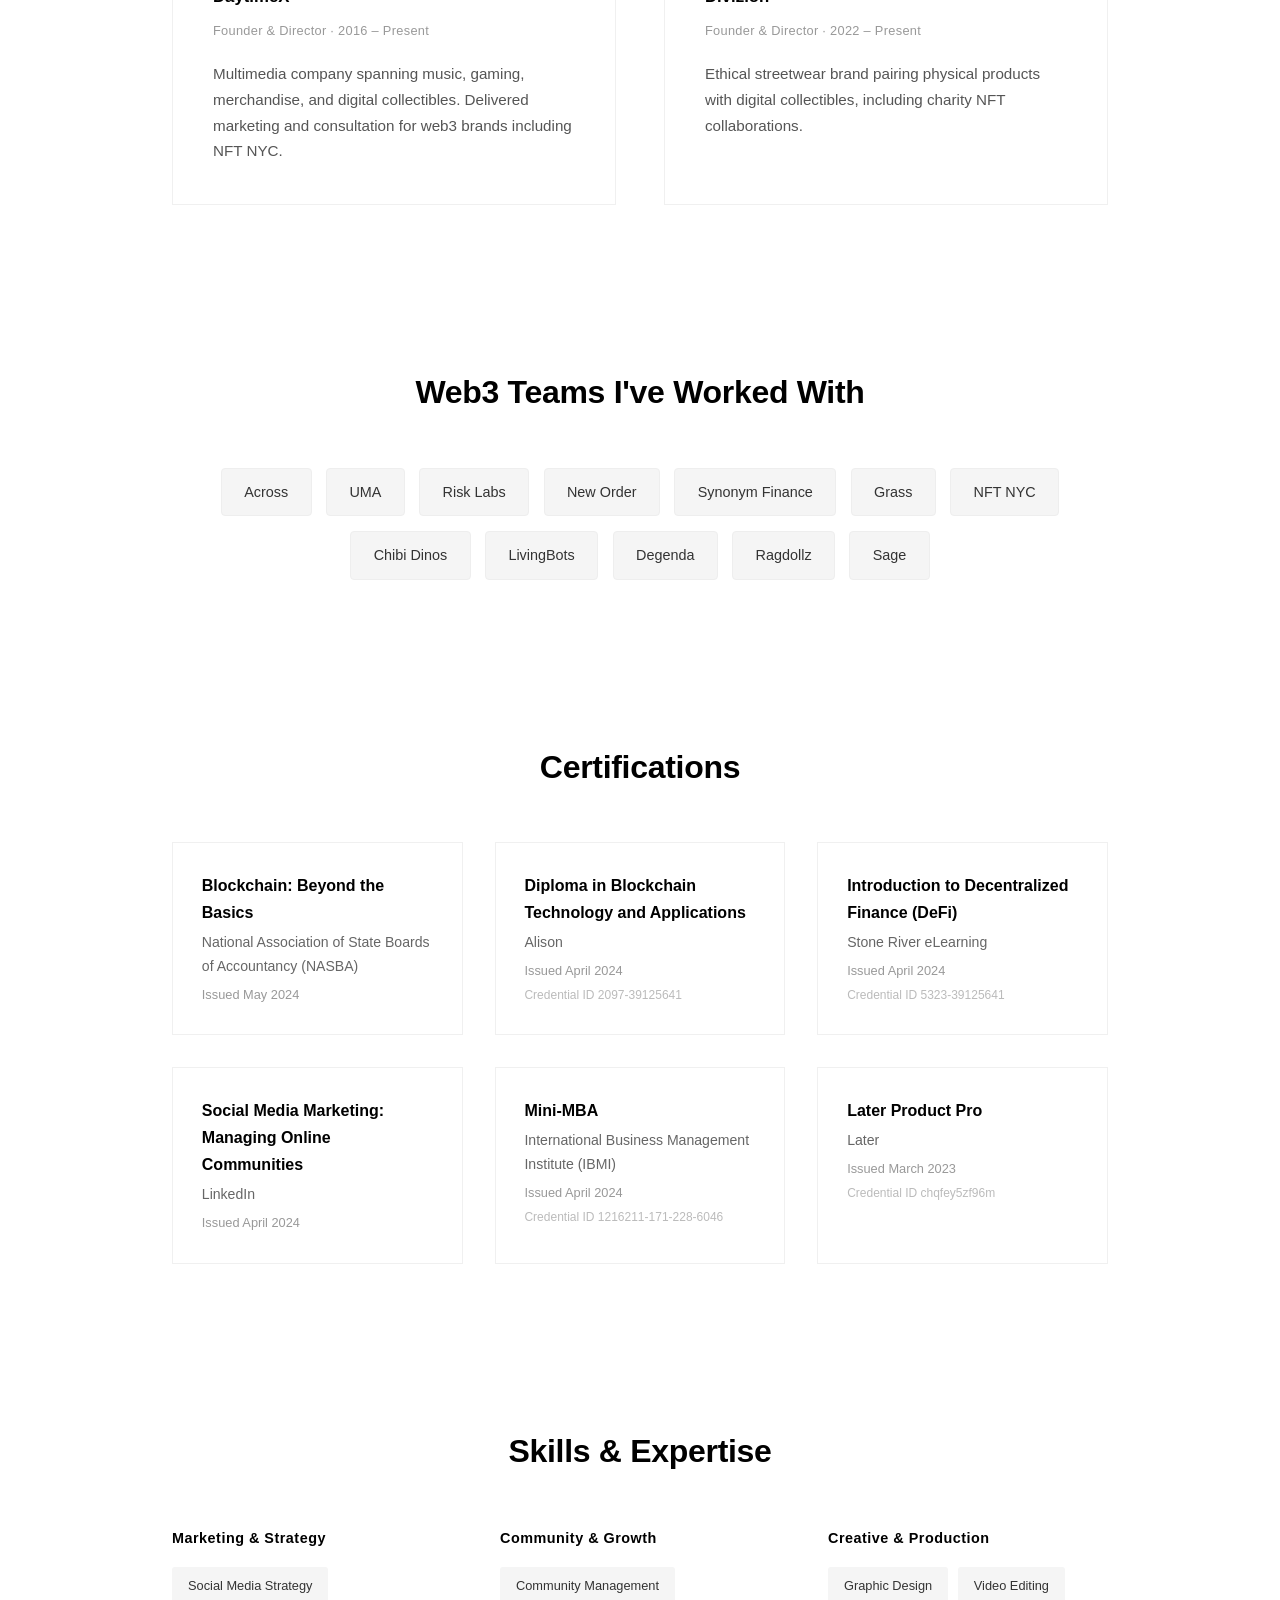
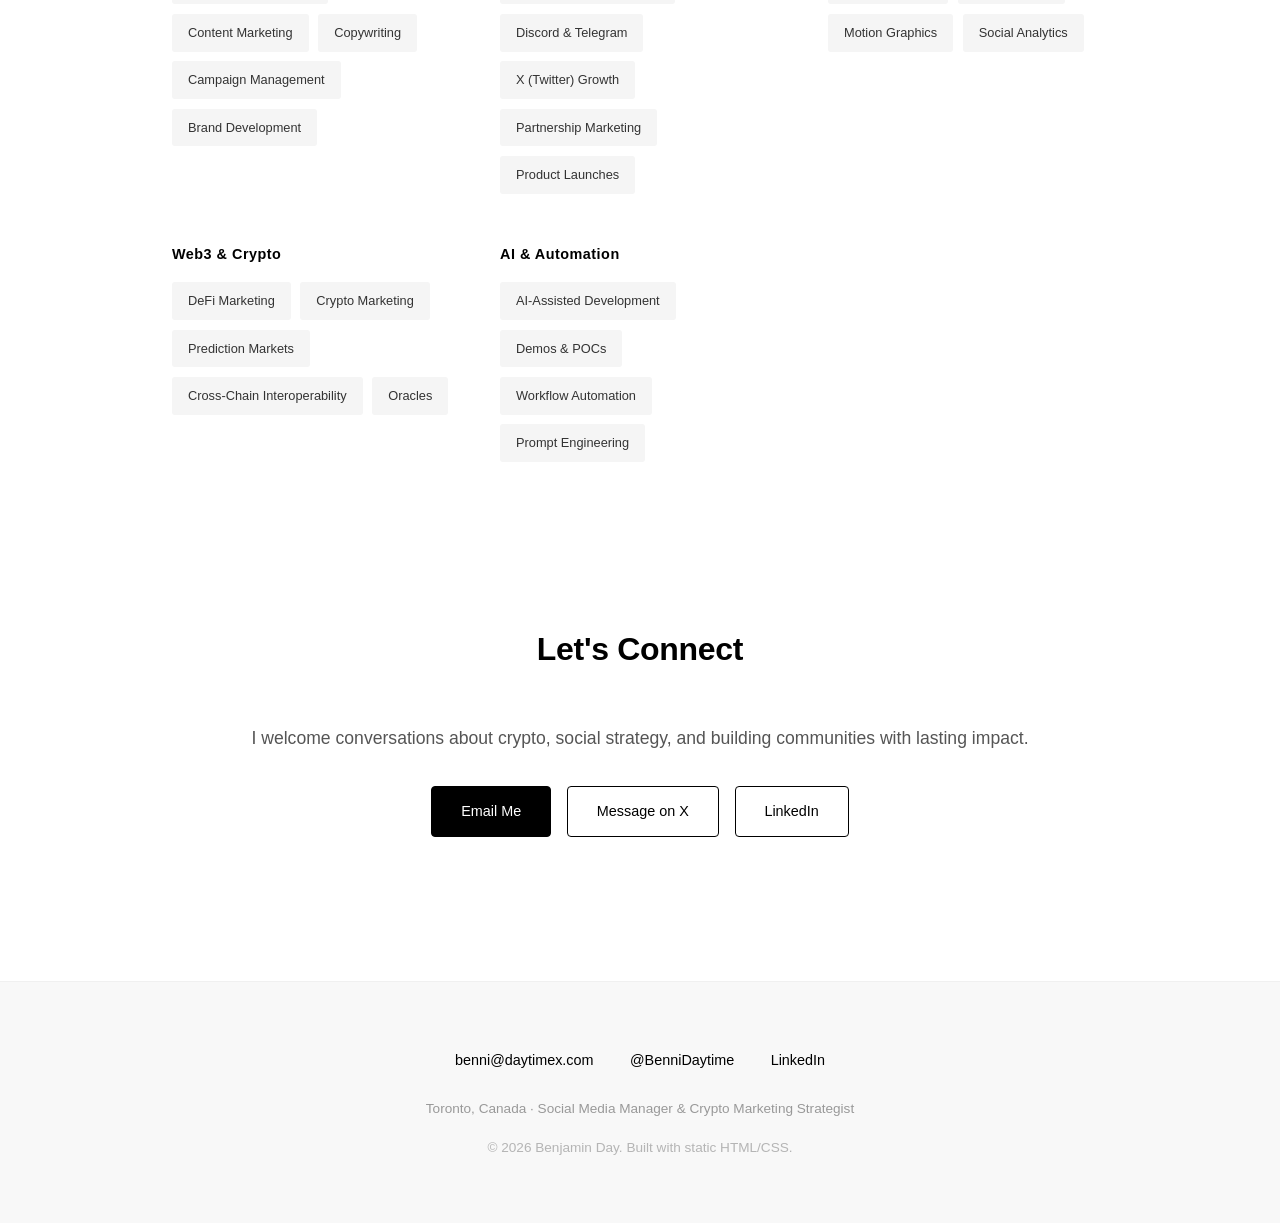
==== commit 91ba4e63: "Randomize Twitter graphics order on each page load" ====
--- a/portfolio/index.html
+++ b/portfolio/index.html
@@ -823,6 +823,10 @@
                     grid.innerHTML = '<p class="work-empty">More work samples coming soon.</p>';
                     return;
                 }
+                for (let i = files.length - 1; i > 0; i--) {
+                    const j = Math.floor(Math.random() * (i + 1));
+                    [files[i], files[j]] = [files[j], files[i]];
+                }
                 grid.innerHTML = files.map(file => {
                     const src = `../images/twitter-graphics/${file}`;
                     return `<a href="${src}" target="_blank" rel="noopener noreferrer"><img src="${src}" alt="Twitter graphic sample" loading="lazy"></a>`;
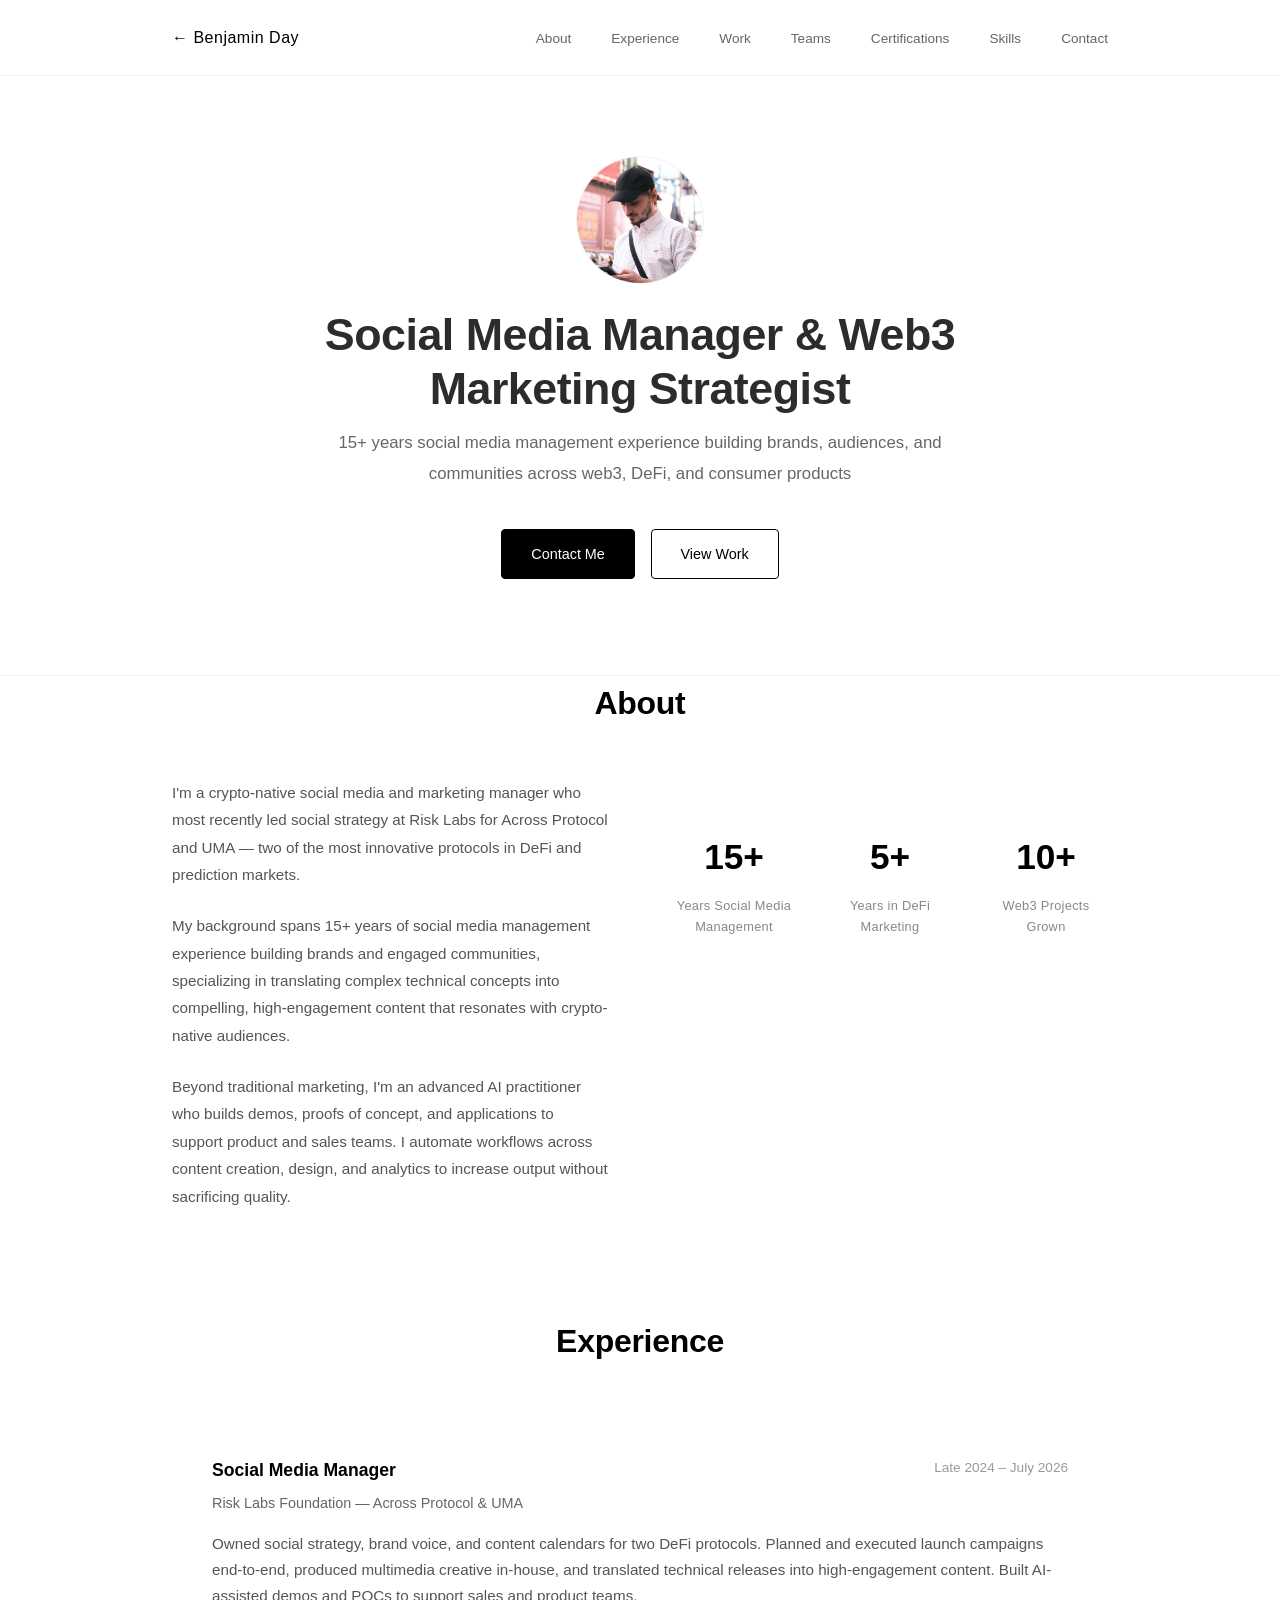
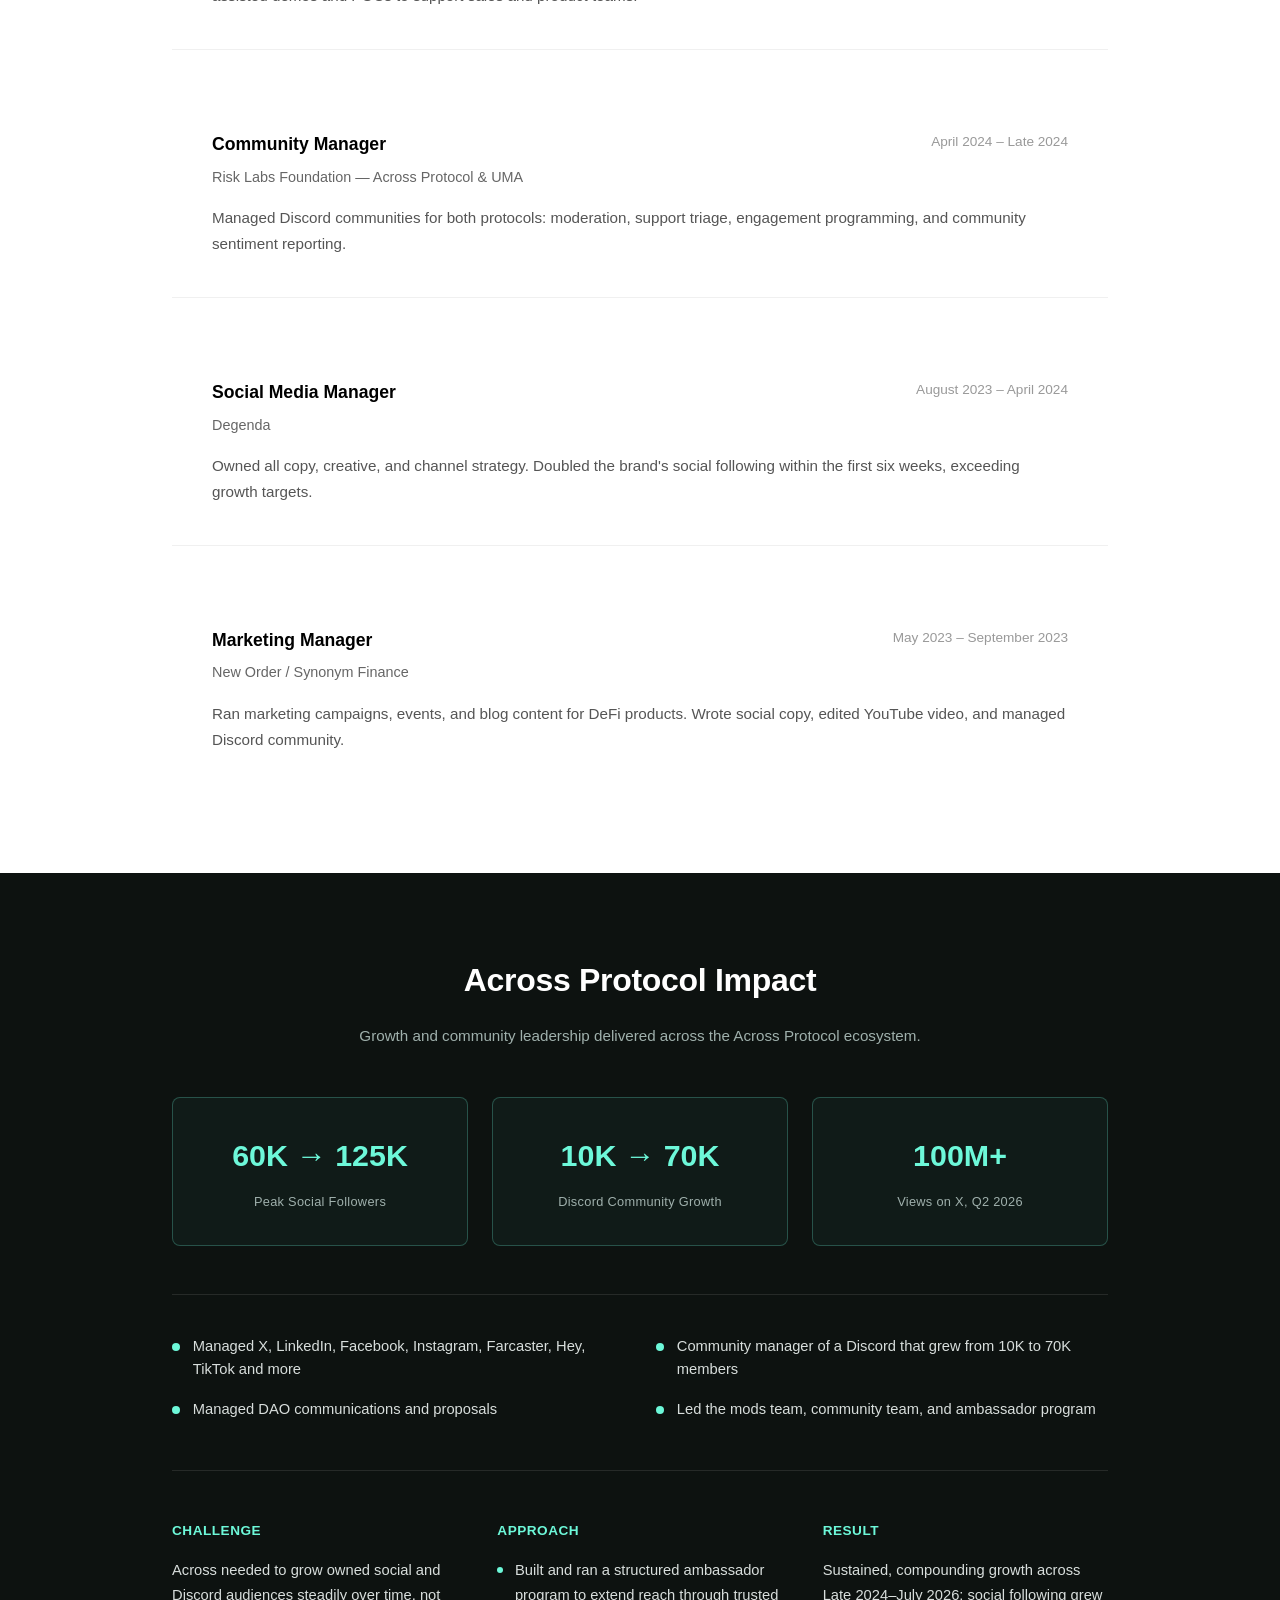
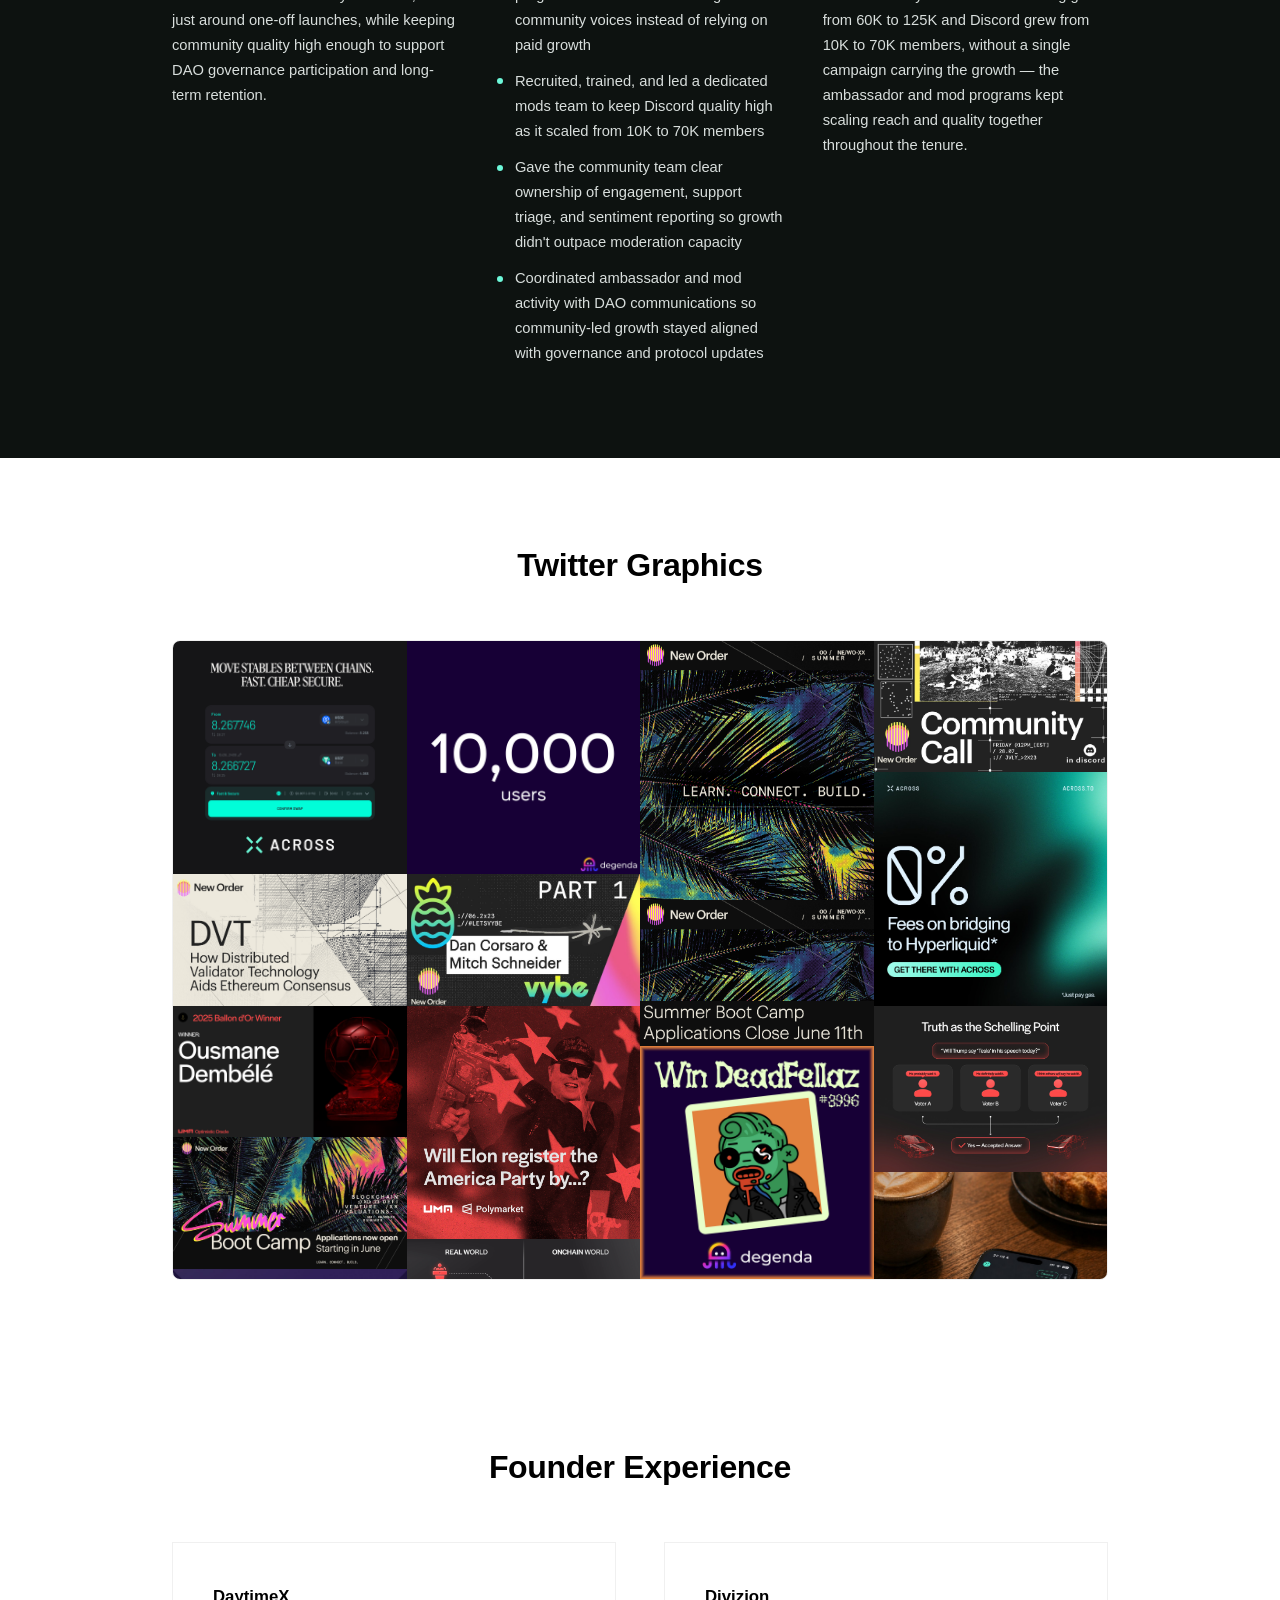
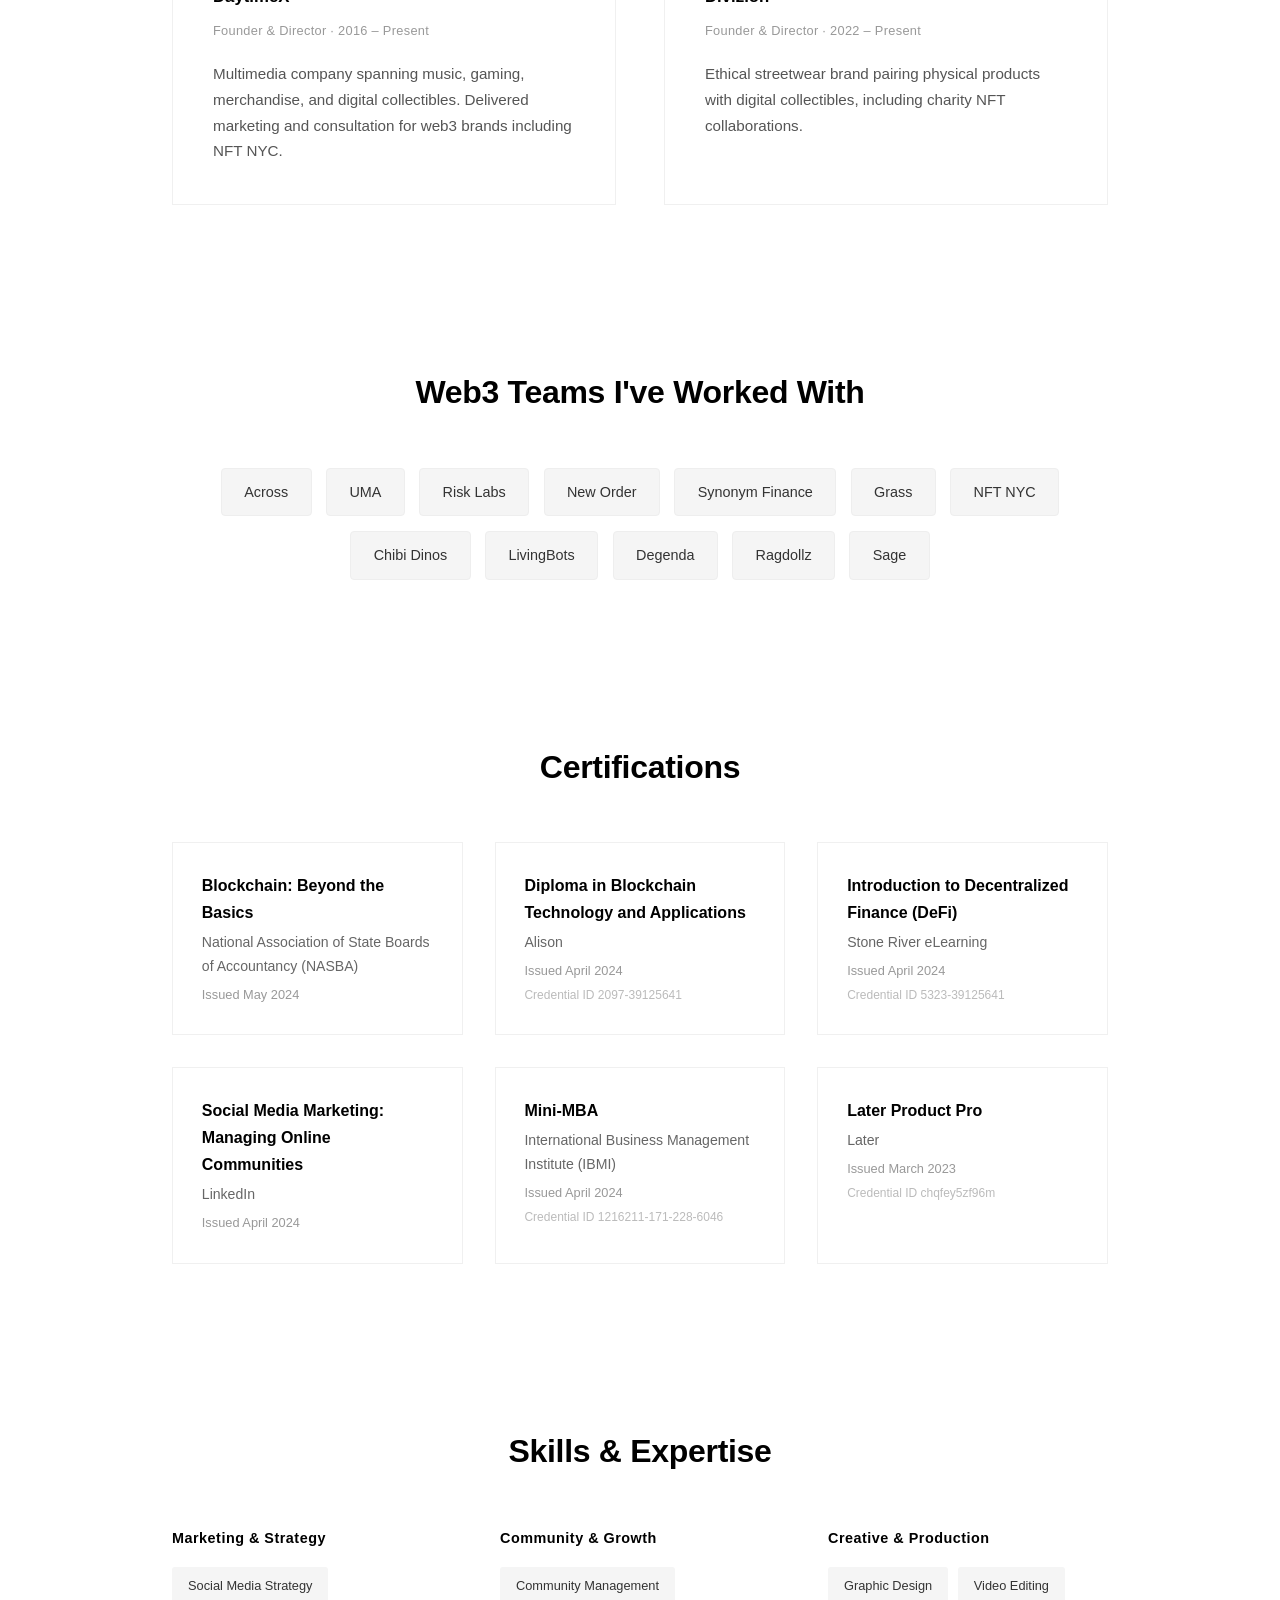
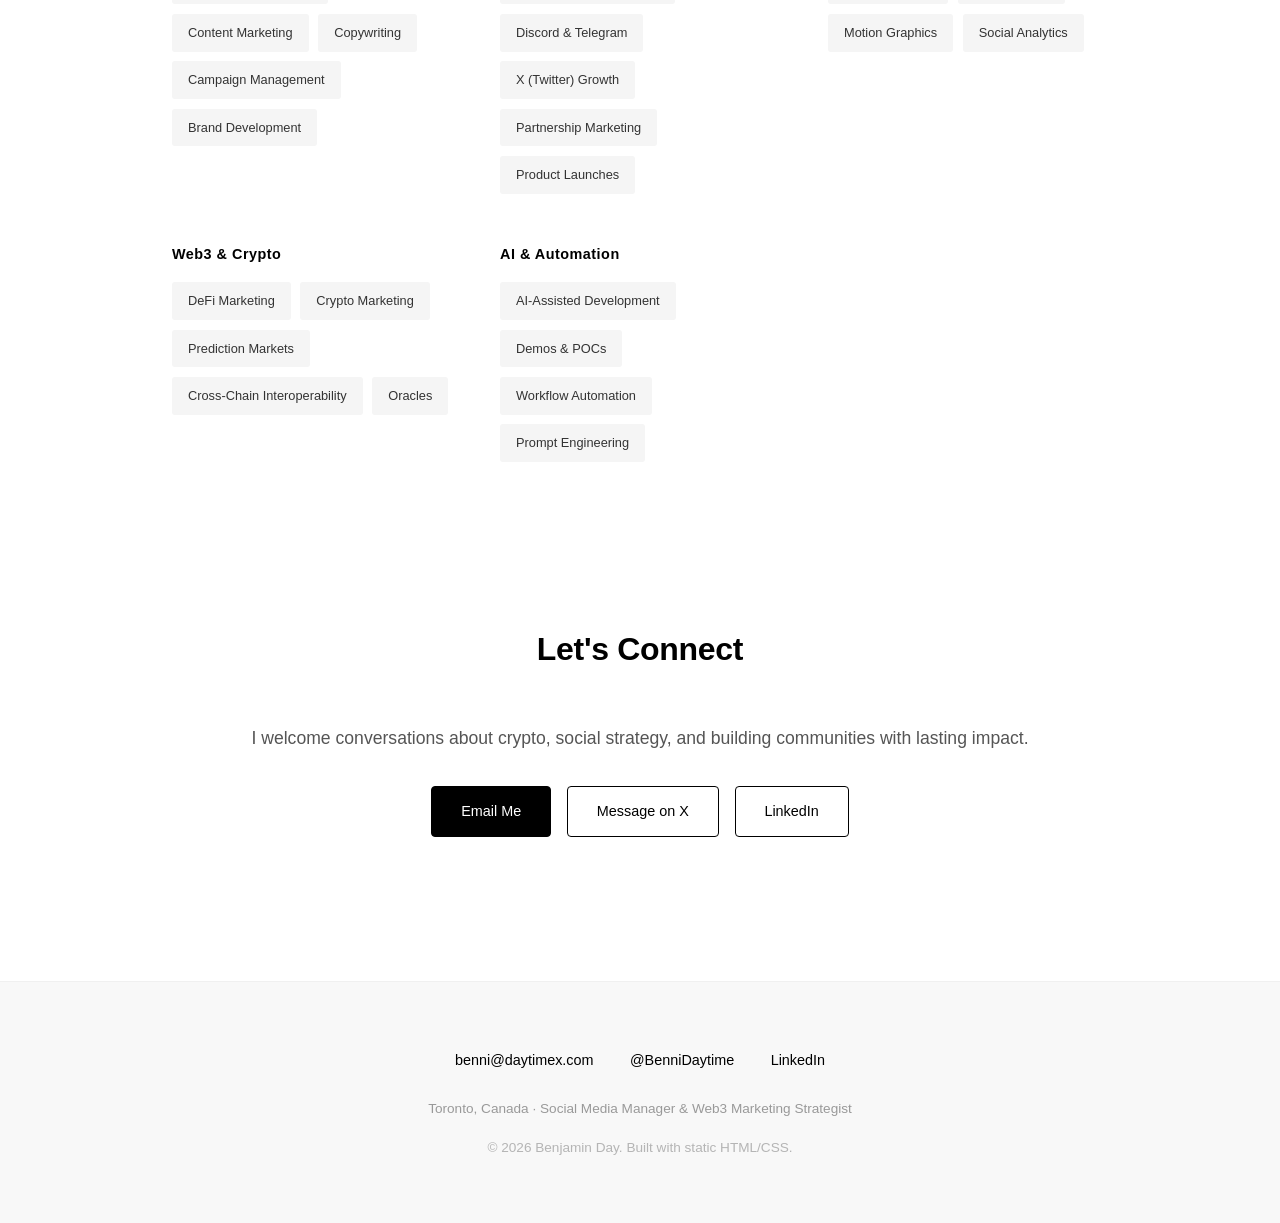
==== commit 8044c003: "Rebrand subheading to Web3 Marketing Strategist" ====
--- a/portfolio/index.html
+++ b/portfolio/index.html
@@ -3,7 +3,7 @@
 <head>
     <meta charset="UTF-8">
     <meta name="viewport" content="width=device-width, initial-scale=1.0">
-    <title>Benjamin Day — Social Media Manager & Crypto Marketing</title>
+    <title>Benjamin Day — Social Media Manager & Web3 Marketing</title>
     <link rel="icon" type="image/svg+xml" href="../favicon.svg">
     <style>
         * {
@@ -665,7 +665,7 @@
     <section class="hero">
         <div class="hero-content">
             <img src="../images/profile.jpg" alt="Benjamin Day" class="hero-photo">
-            <h1>Social Media Manager & Crypto Marketing Strategist</h1>
+            <h1>Social Media Manager & Web3 Marketing Strategist</h1>
             <p class="tagline">15+ years social media management experience building brands, audiences, and communities across web3, DeFi, and consumer products</p>
             <div class="cta-buttons">
                 <a href="https://x.com/BenniDaytime" class="btn btn-primary" target="_blank" rel="noopener noreferrer">Contact Me</a>
@@ -999,7 +999,7 @@
                 <a href="https://www.linkedin.com/in/bennidaytime/" target="_blank" rel="noopener noreferrer">LinkedIn</a>
             </div>
             <div class="footer-note">
-                <p>Toronto, Canada · Social Media Manager &amp; Crypto Marketing Strategist</p>
+                <p>Toronto, Canada · Social Media Manager &amp; Web3 Marketing Strategist</p>
                 <p style="margin-top: 1rem; opacity: 0.7;">© 2026 Benjamin Day. Built with static HTML/CSS.</p>
             </div>
         </div>
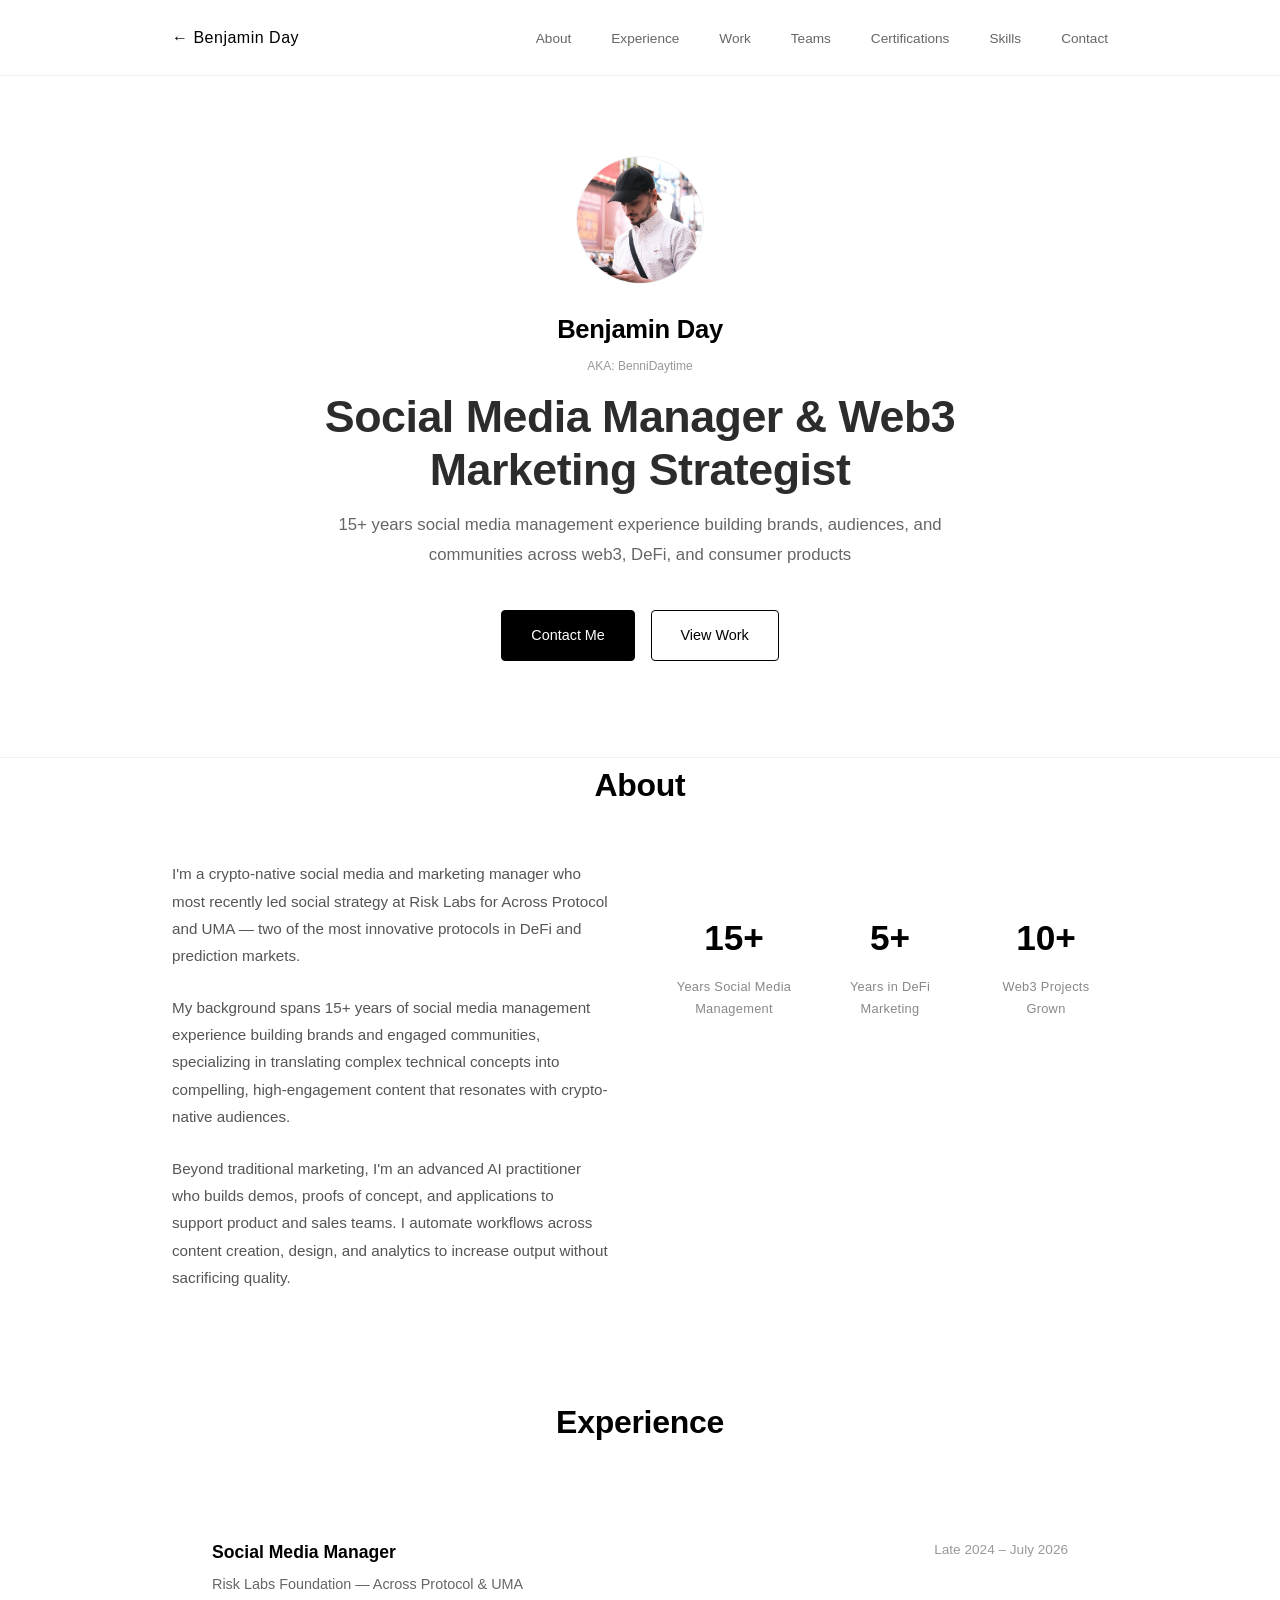
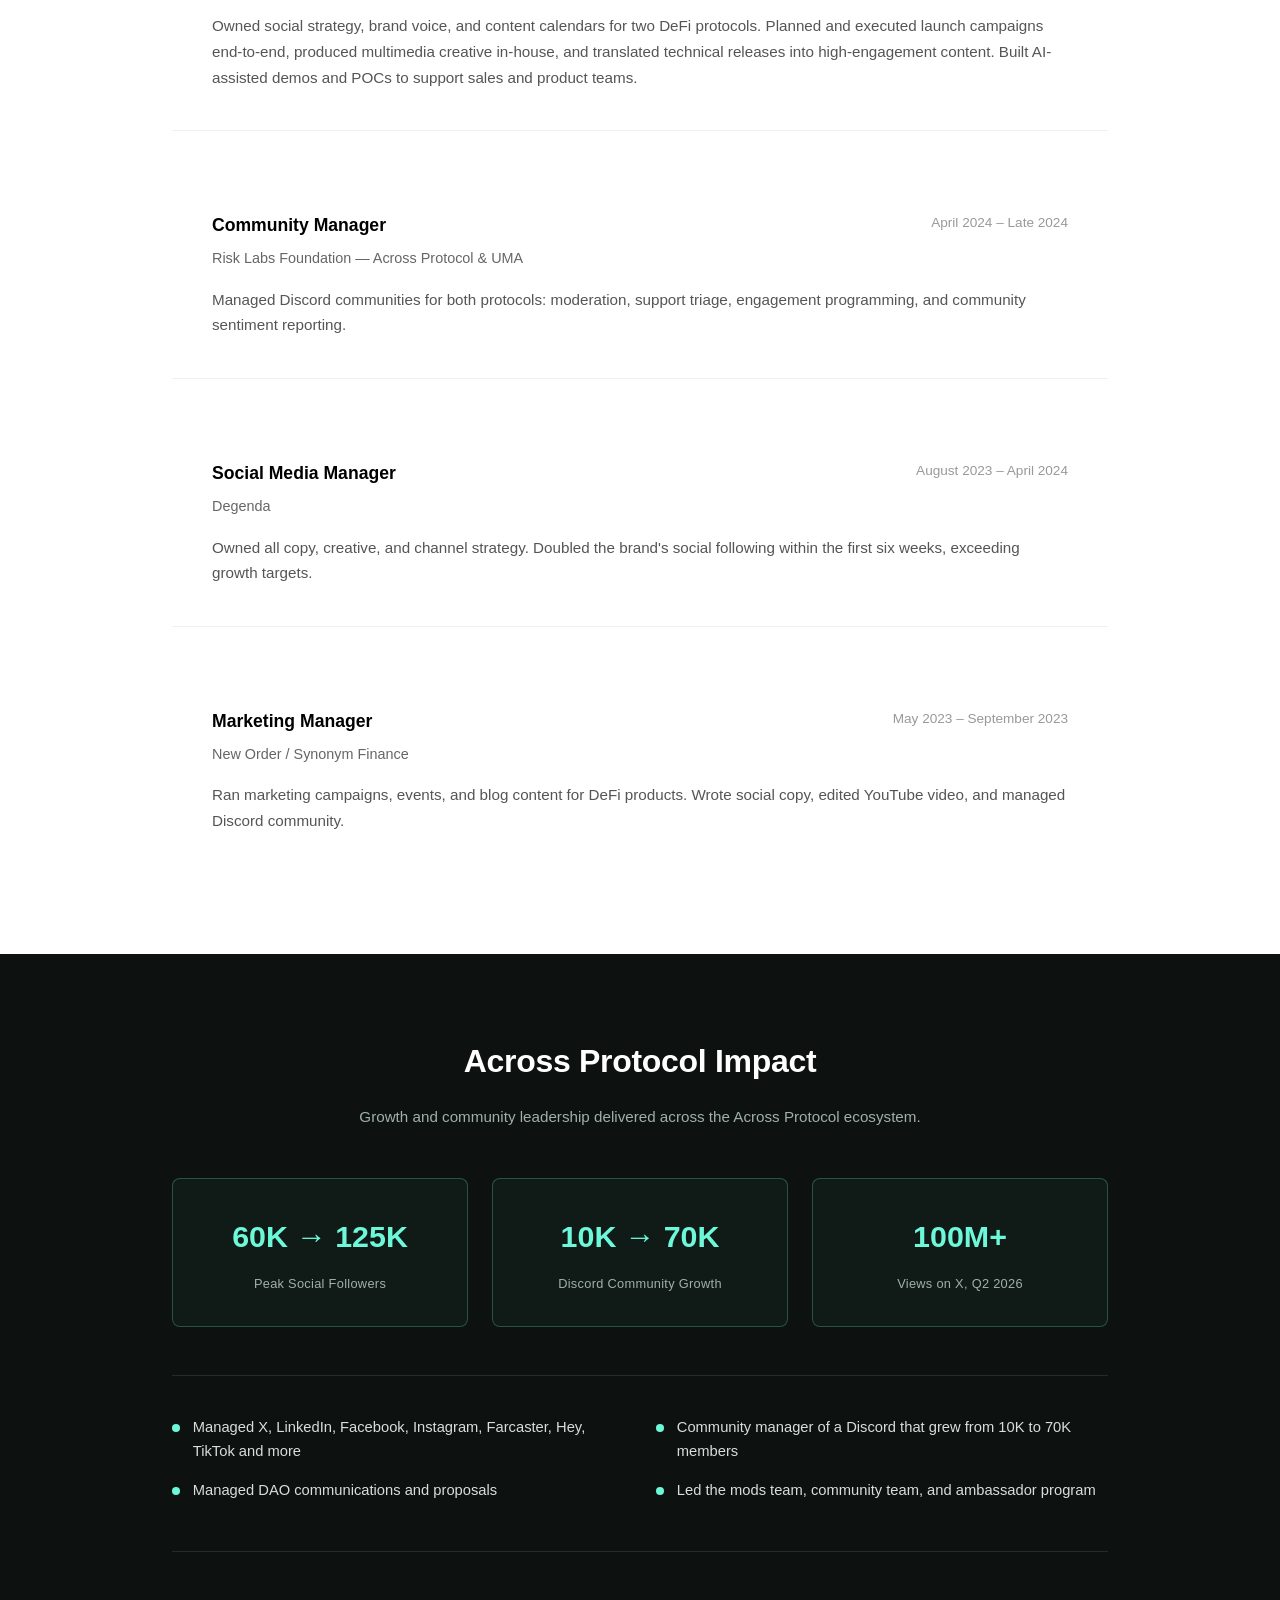
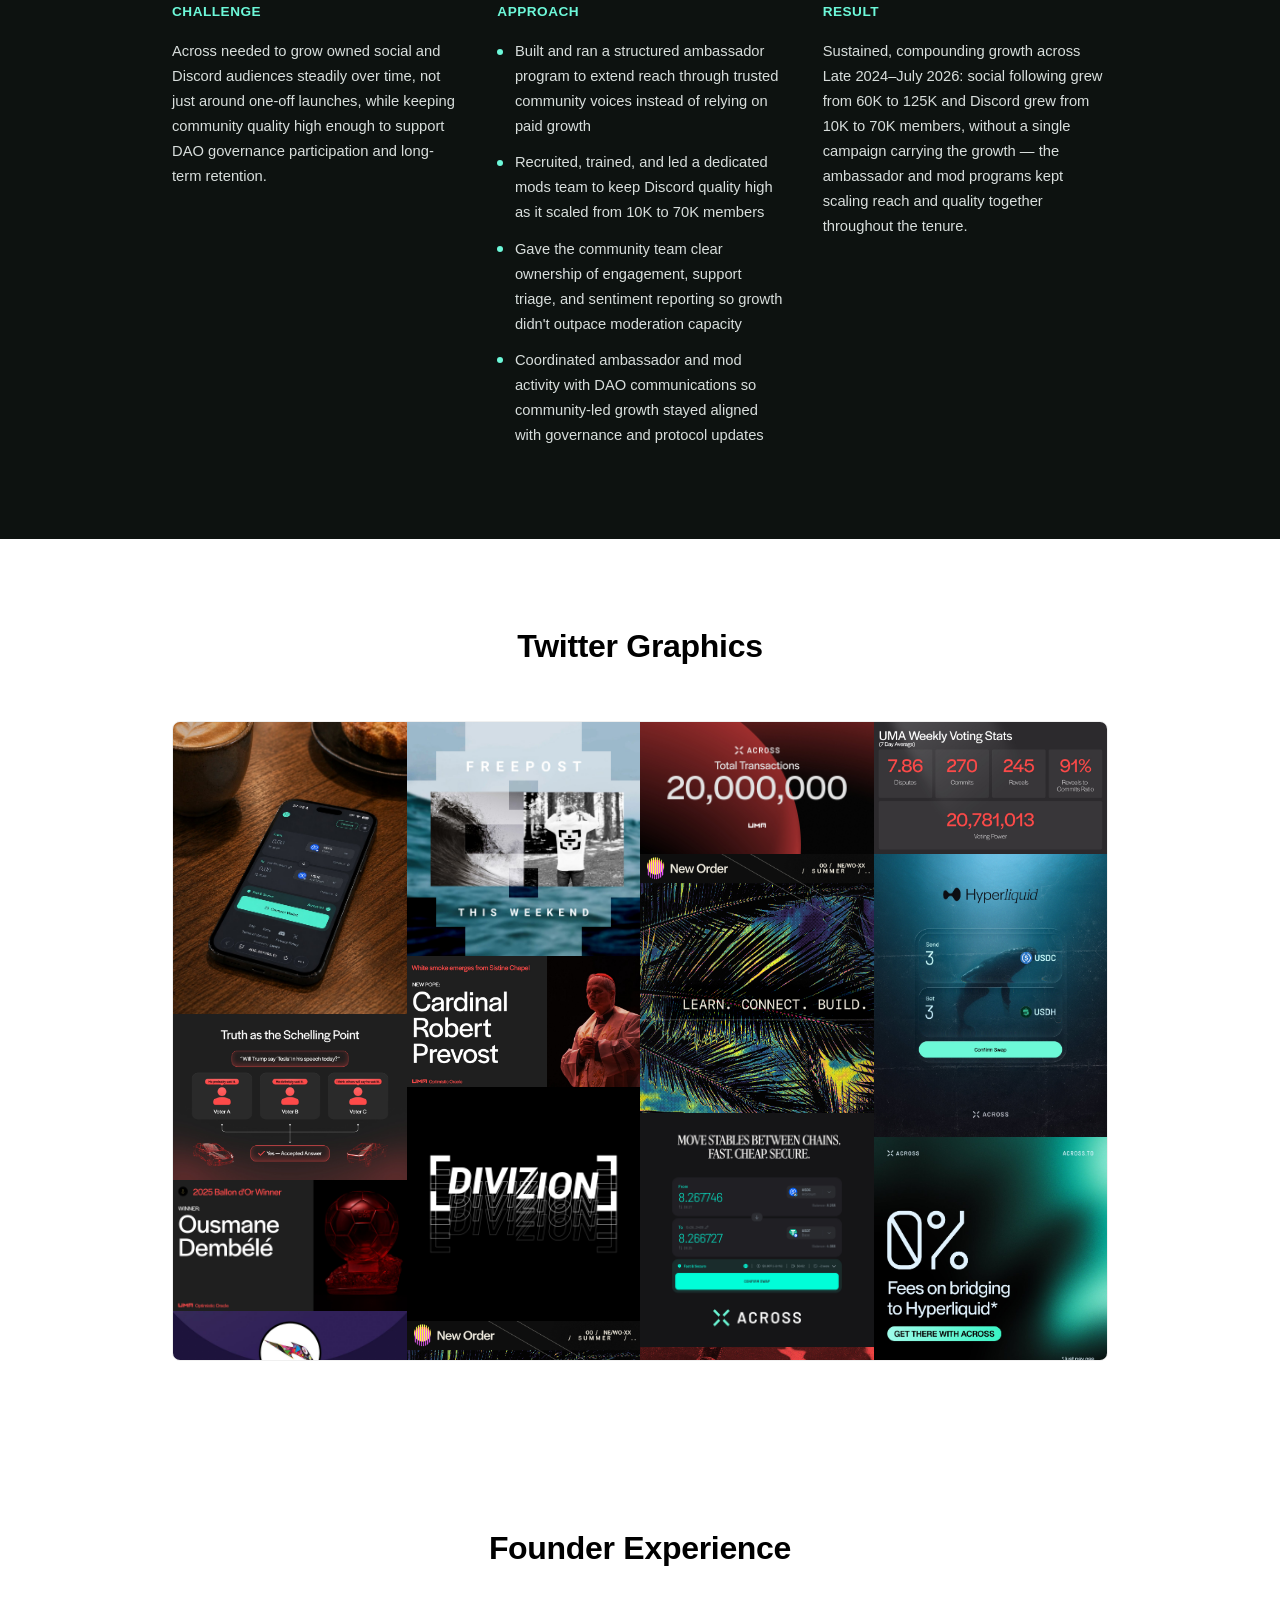
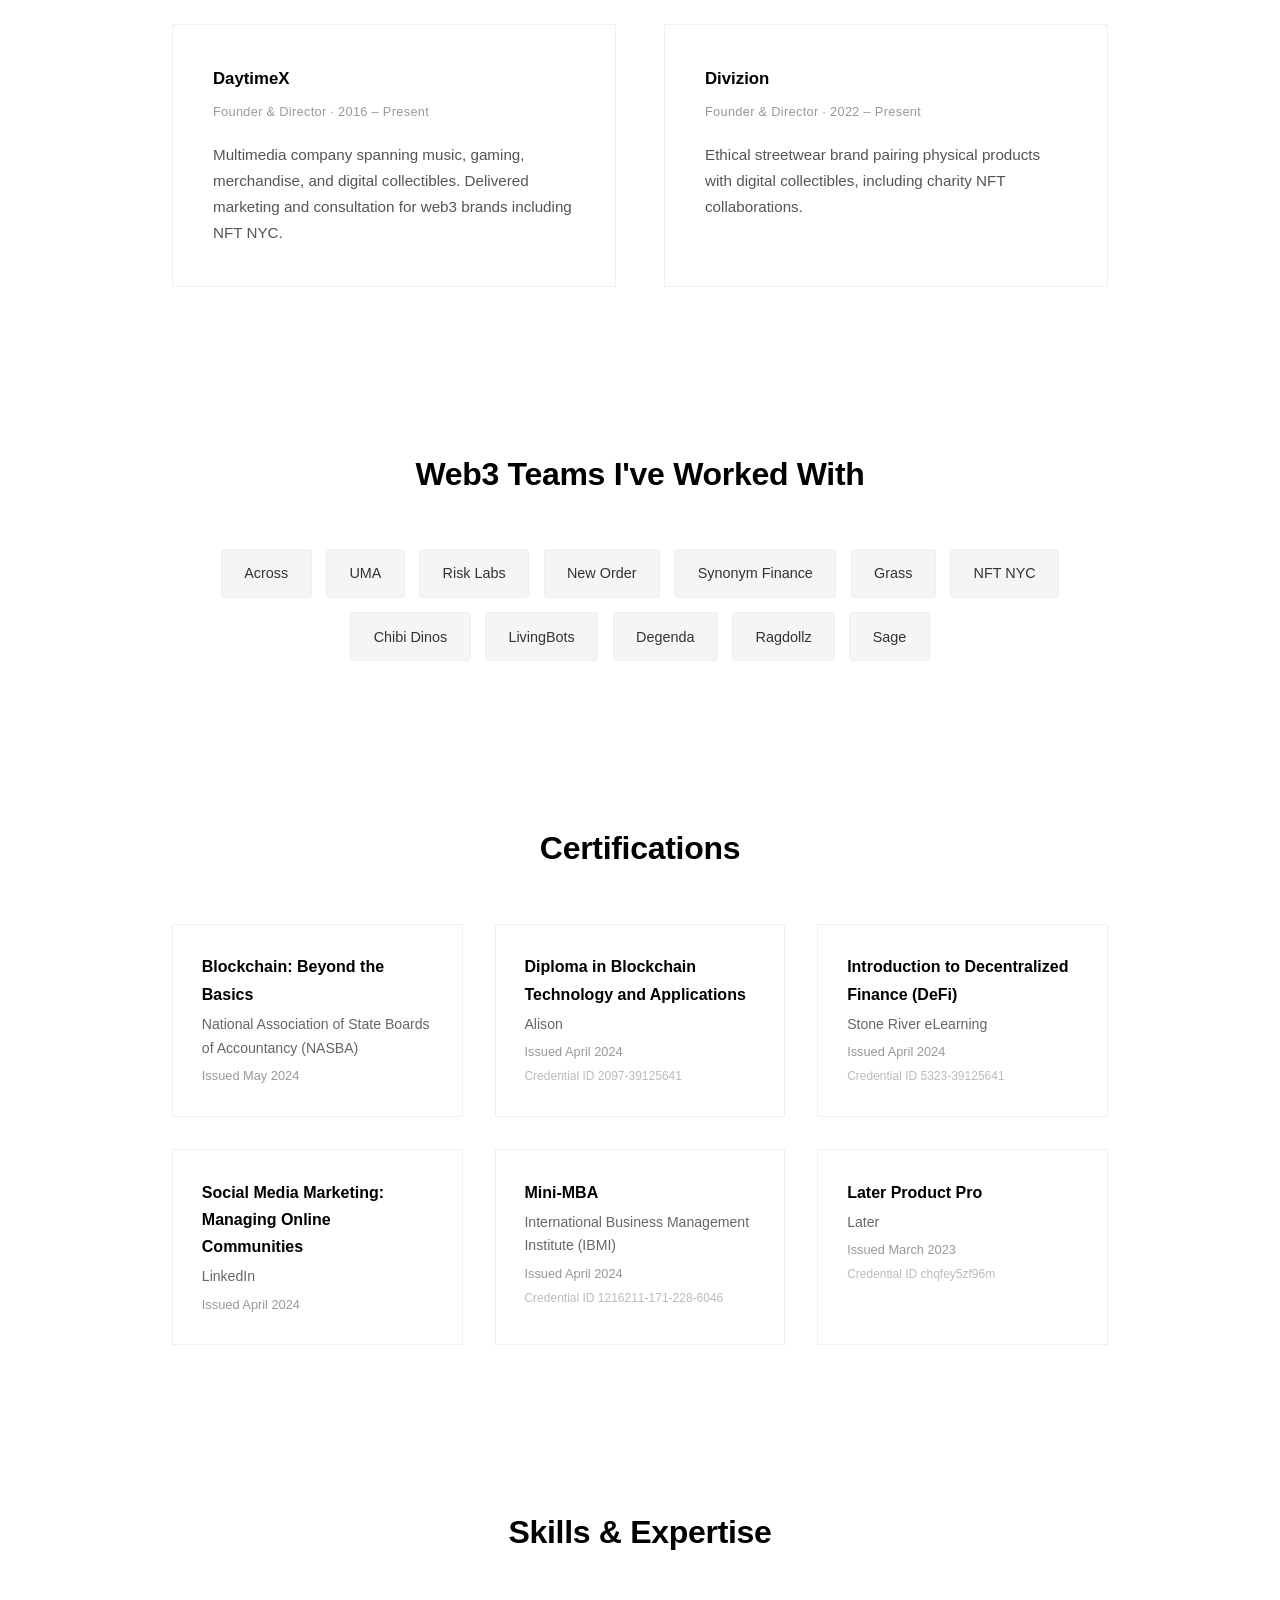
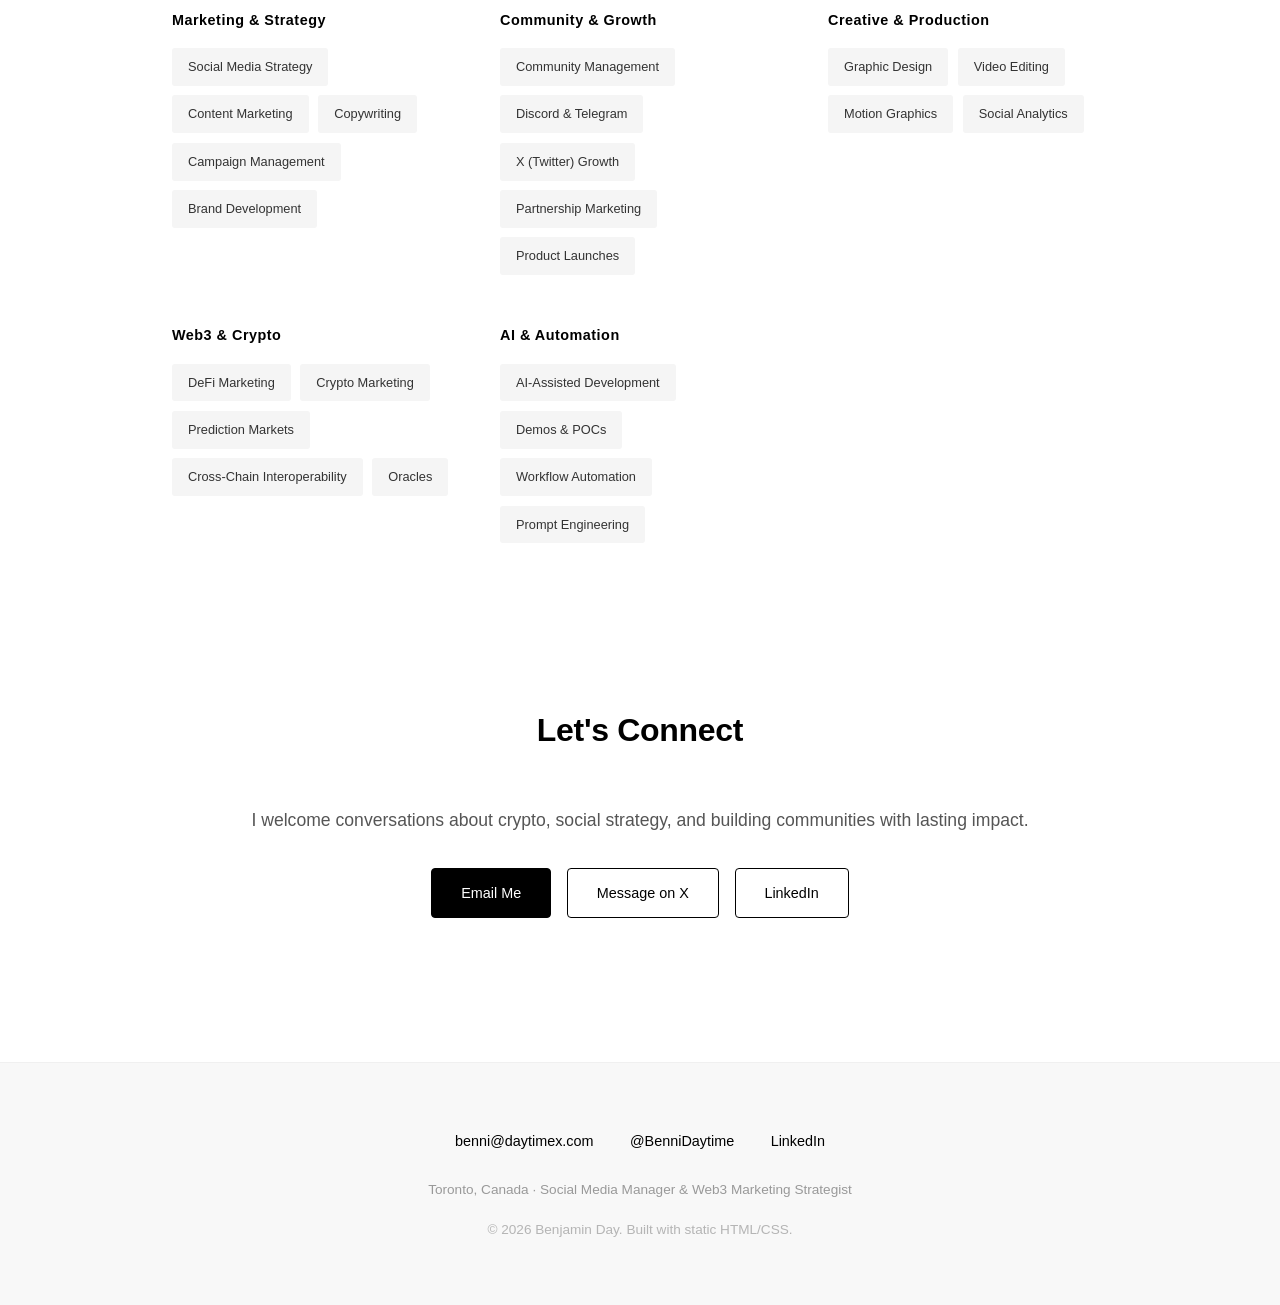
==== commit 414087f4: "Add name and AKA line to portfolio hero, matching homepage structure" ====
--- a/portfolio/index.html
+++ b/portfolio/index.html
@@ -89,6 +89,20 @@
             font-weight: 600;
             line-height: 1.2;
             letter-spacing: -0.5px;
+        }
+
+        .hero .name {
+            font-size: 1.6rem;
+            font-weight: 600;
+            letter-spacing: -0.3px;
+            margin-bottom: 0.3rem;
+            color: #000;
+        }
+
+        .hero .aka {
+            color: #999;
+            font-size: 0.75rem;
+            margin-bottom: 0.8rem;
         }
 
         .hero .tagline {
@@ -665,6 +679,8 @@
     <section class="hero">
         <div class="hero-content">
             <img src="../images/profile.jpg" alt="Benjamin Day" class="hero-photo">
+            <p class="name">Benjamin Day</p>
+            <p class="aka">AKA: BenniDaytime</p>
             <h1>Social Media Manager & Web3 Marketing Strategist</h1>
             <p class="tagline">15+ years social media management experience building brands, audiences, and communities across web3, DeFi, and consumer products</p>
             <div class="cta-buttons">
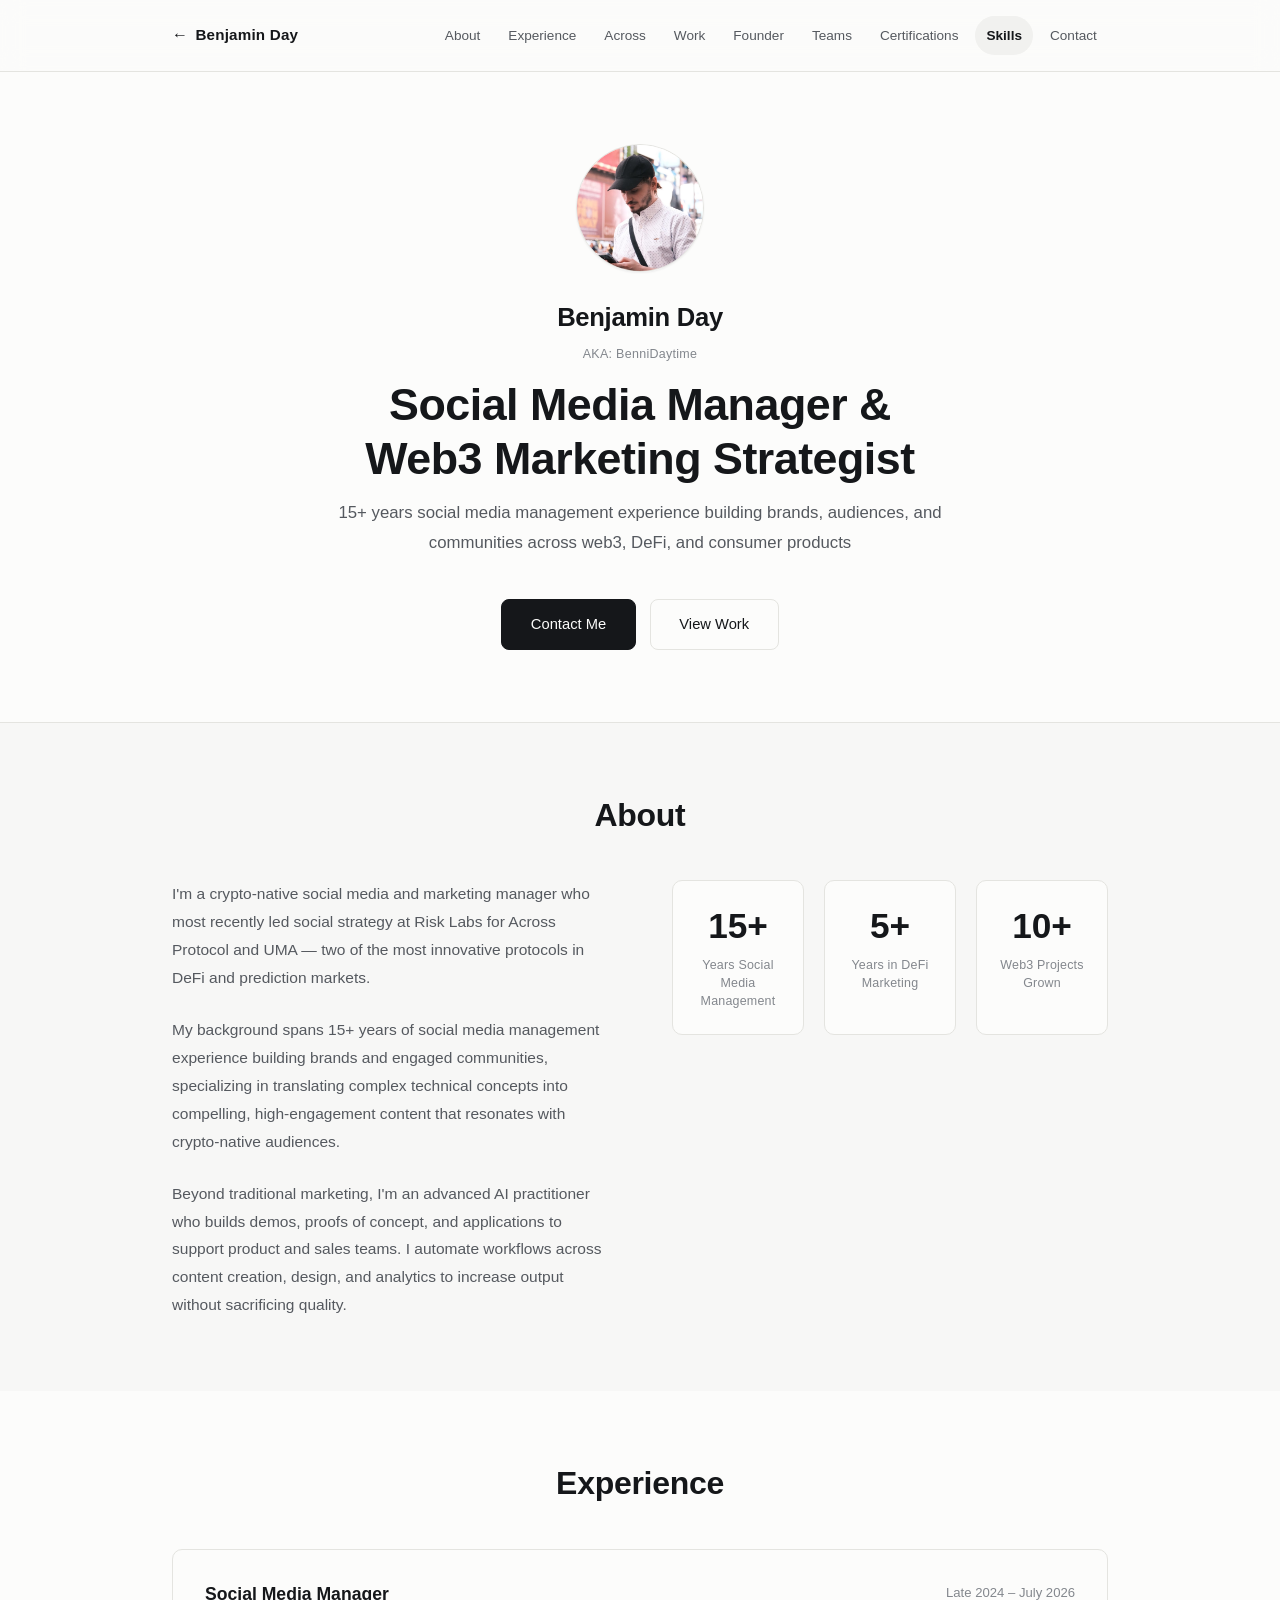
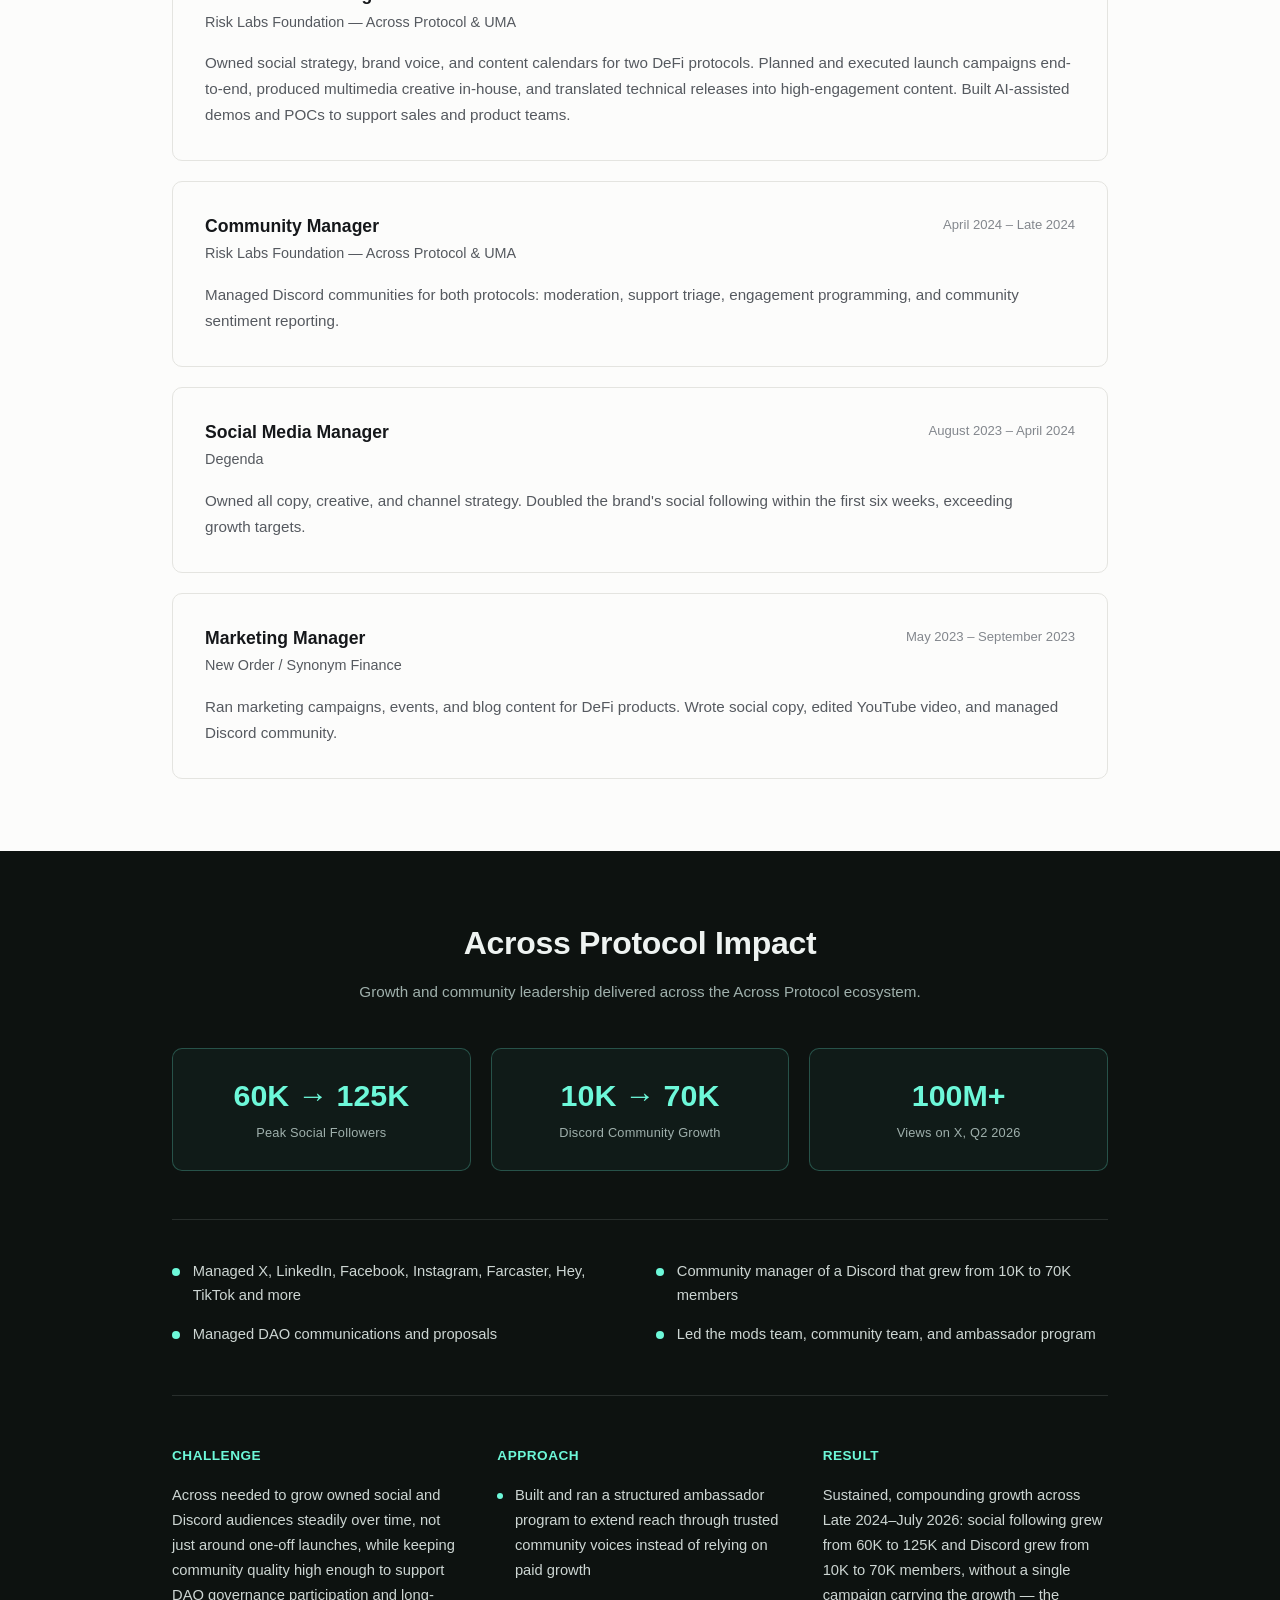
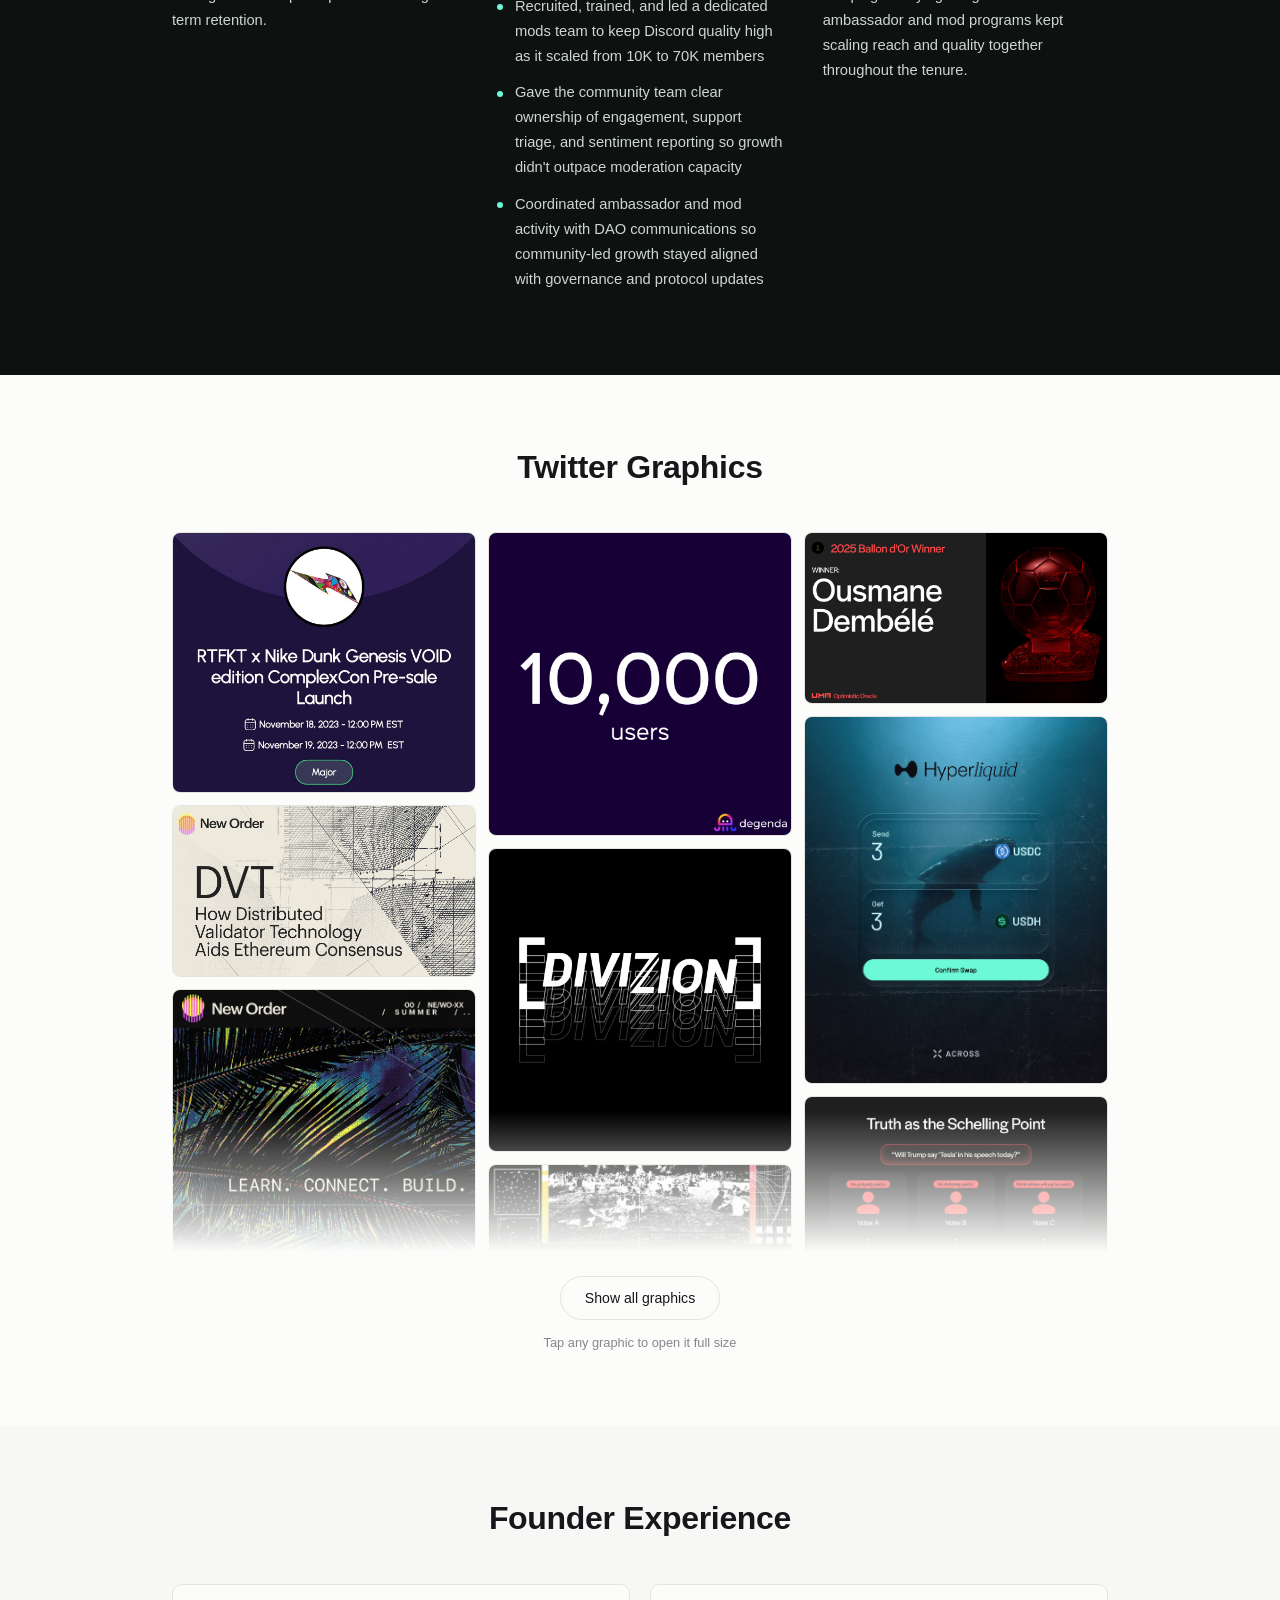
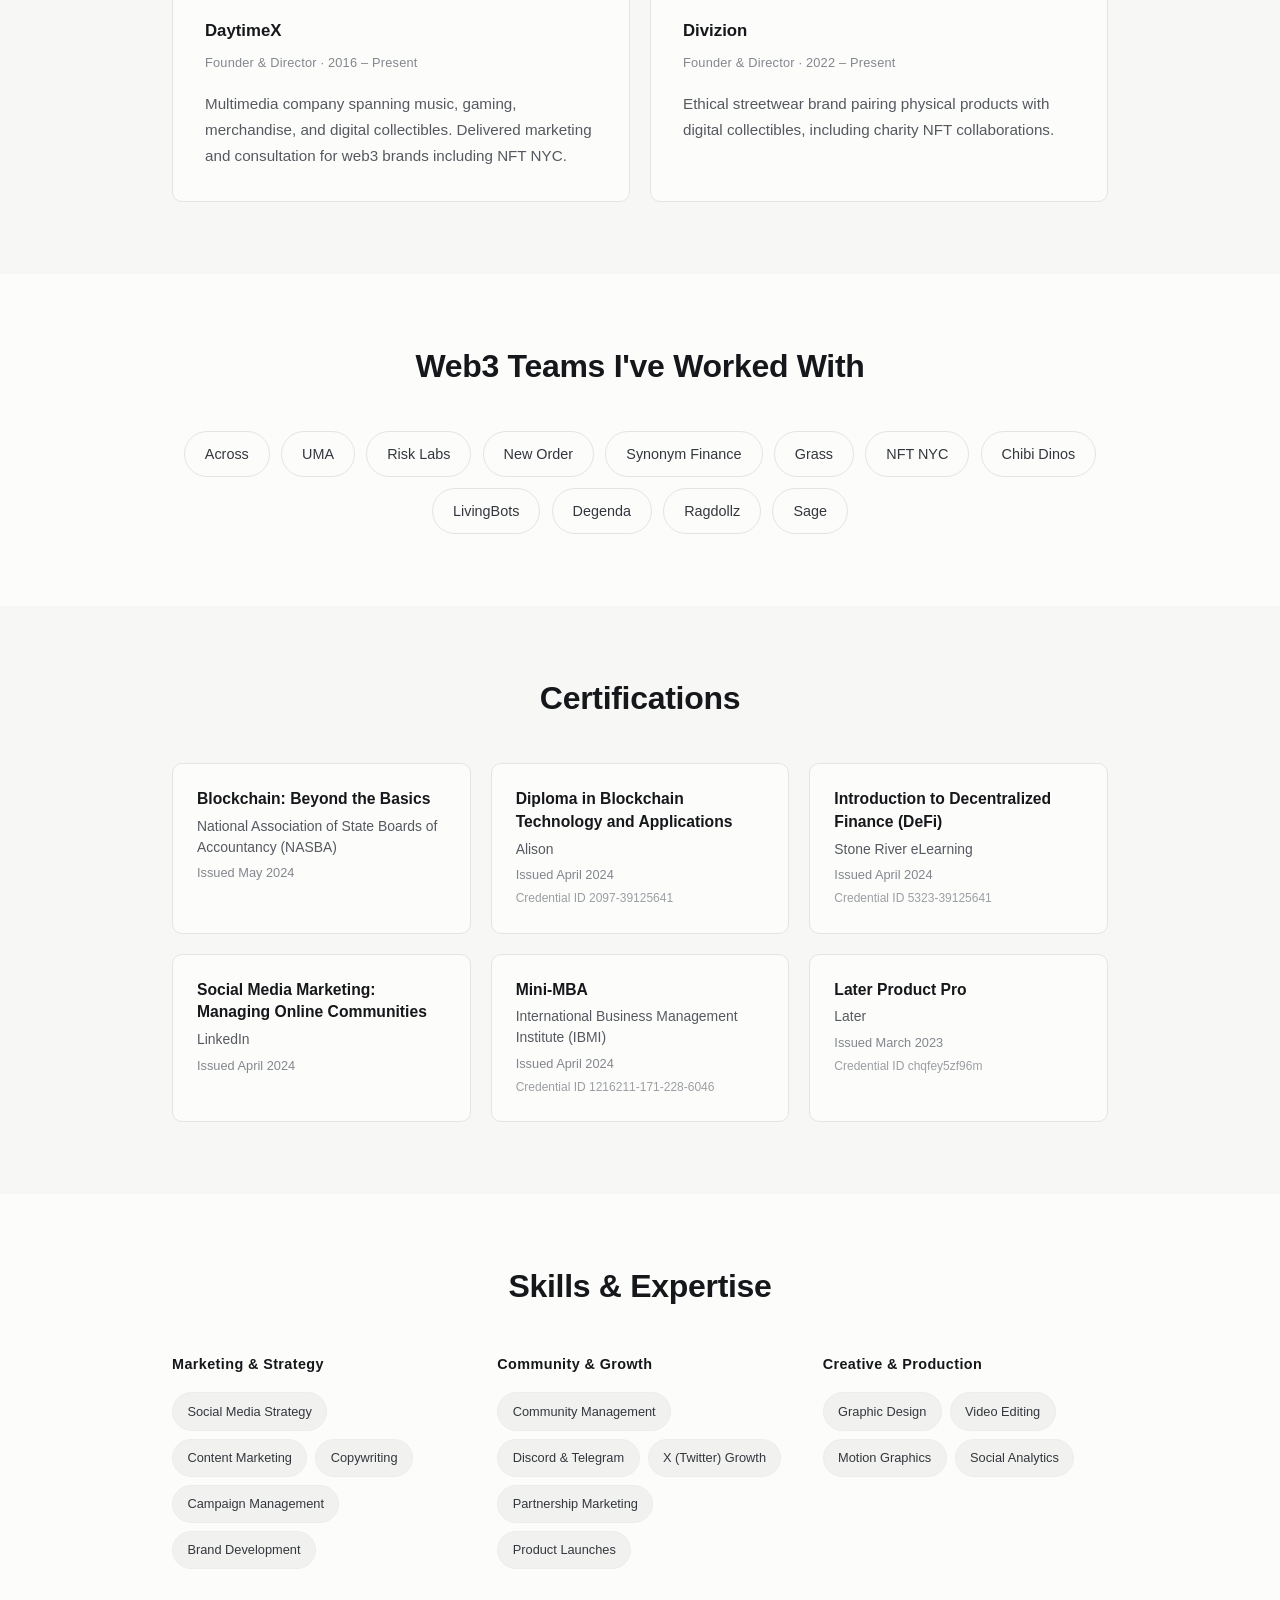
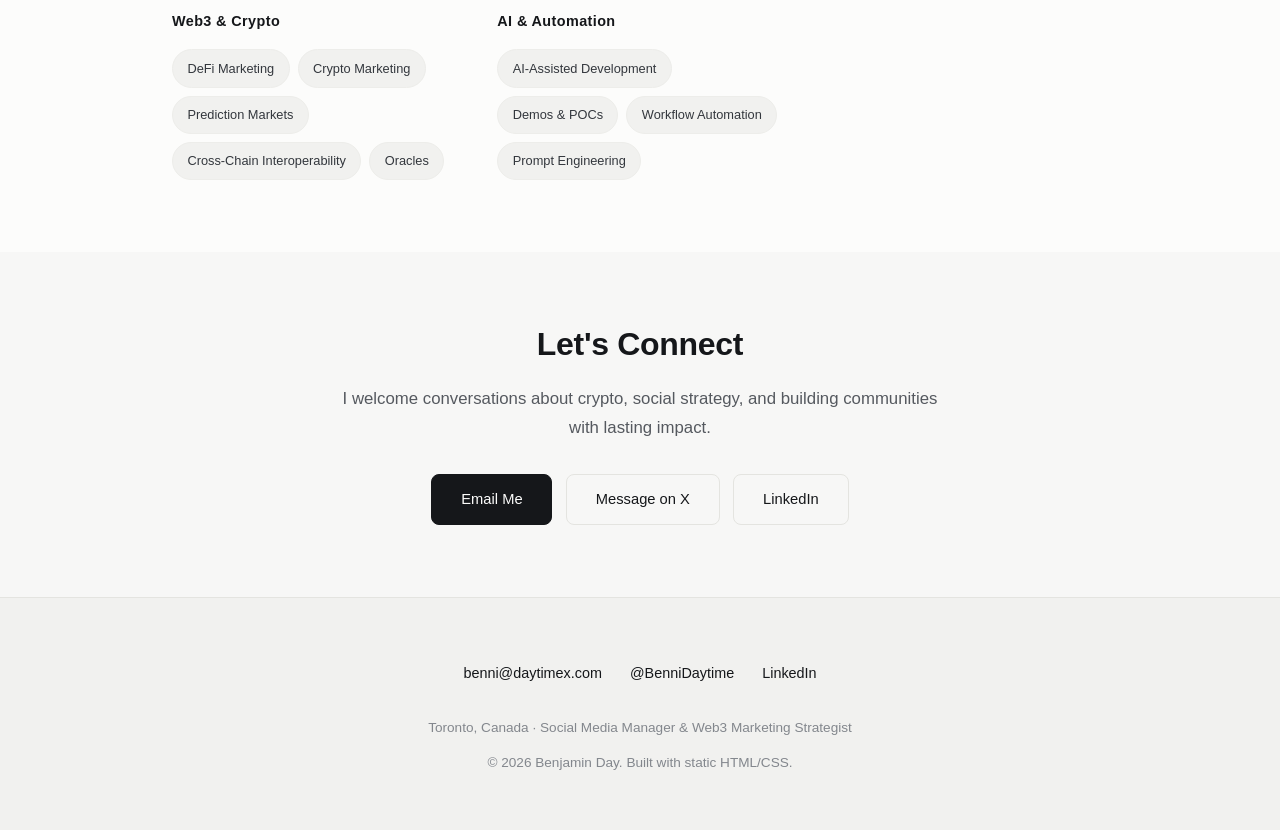
==== commit eba82822: "Fix responsive layout and soften the neutral palette Mobile header: - Split the nav into two rows un" ====
--- a/portfolio/index.html
+++ b/portfolio/index.html
@@ -2,26 +2,99 @@
 <html lang="en">
 <head>
     <meta charset="UTF-8">
-    <meta name="viewport" content="width=device-width, initial-scale=1.0">
+    <meta name="viewport" content="width=device-width, initial-scale=1.0, viewport-fit=cover">
     <title>Benjamin Day — Social Media Manager & Web3 Marketing</title>
+    <meta name="description" content="Benjamin Day — Social Media Manager &amp; Web3 Marketing Strategist. 15+ years building brands, audiences, and communities across web3, DeFi, and consumer products.">
+    <meta name="theme-color" content="#f7f7f6">
     <link rel="icon" type="image/svg+xml" href="../favicon.svg">
     <style>
+        :root {
+            /* Neutrals — deliberately off pure white / pure black */
+            --bg: #f7f7f6;
+            --surface: #fcfcfb;
+            --surface-alt: #f1f1ef;
+            --ink: #15171a;
+            --ink-2: #33373d;
+            --ink-3: #55595f;
+            --muted: #83878d;
+            --line: #e4e4e0;
+            --line-soft: #ededea;
+
+            /* Dark (Across) section */
+            --dark-bg: #0d1210;
+            --dark-ink: #eef3f1;
+            --dark-ink-2: #cdd6d3;
+            --dark-muted: #9fb0ac;
+            --mint: #6DF8D9;
+
+            --radius: 10px;
+            --header-h: 72px;
+            --shadow-sm: 0 1px 2px rgba(21, 23, 26, 0.06);
+            --shadow-md: 0 6px 24px rgba(21, 23, 26, 0.10);
+        }
+
         * {
             margin: 0;
             padding: 0;
             box-sizing: border-box;
         }
 
+        html {
+            scroll-behavior: smooth;
+            /* keep anchored headings clear of the sticky header */
+            scroll-padding-top: calc(var(--header-h) + 16px);
+            -webkit-text-size-adjust: 100%;
+        }
+
         body {
             font-family: -apple-system, BlinkMacSystemFont, 'Segoe UI', Roboto, sans-serif;
             line-height: 1.7;
-            color: #2c2c2c;
-            background: #ffffff;
-        }
+            color: var(--ink-2);
+            background: var(--bg);
+            overflow-x: hidden;
+            -webkit-font-smoothing: antialiased;
+        }
+
+        img {
+            max-width: 100%;
+        }
+
+        a {
+            color: inherit;
+        }
+
+        :focus-visible {
+            outline: 2px solid var(--ink);
+            outline-offset: 3px;
+            border-radius: 4px;
+        }
+
+        .skip-link {
+            position: absolute;
+            left: 50%;
+            top: 0;
+            transform: translate(-50%, -120%);
+            background: var(--ink);
+            color: var(--surface);
+            padding: 0.7rem 1.2rem;
+            border-radius: 0 0 8px 8px;
+            font-size: 0.85rem;
+            text-decoration: none;
+            z-index: 200;
+        }
+
+        .skip-link:focus {
+            transform: translate(-50%, 0);
+        }
+
+        /* ---------- Header / nav ---------- */
 
         header {
-            background: white;
-            border-bottom: 1px solid #f0f0f0;
+            background: var(--surface);
+            background: color-mix(in srgb, var(--surface) 88%, transparent);
+            backdrop-filter: saturate(180%) blur(12px);
+            -webkit-backdrop-filter: saturate(180%) blur(12px);
+            border-bottom: 1px solid var(--line);
             position: sticky;
             top: 0;
             z-index: 100;
@@ -30,42 +103,127 @@
         nav {
             max-width: 1000px;
             margin: 0 auto;
-            padding: 1.5rem 2rem;
+            padding: 0.9rem 2rem;
             display: flex;
             justify-content: space-between;
             align-items: center;
+            gap: 1.5rem;
         }
 
         .logo {
-            font-weight: 500;
+            display: inline-flex;
+            align-items: center;
+            gap: 0.45rem;
+            flex: 0 0 auto;
+            white-space: nowrap;
+            font-weight: 600;
+            font-size: 0.95rem;
+            letter-spacing: 0.2px;
+            color: var(--ink);
+            text-decoration: none;
+            padding: 0.5rem 0.75rem 0.5rem 0.55rem;
+            margin-left: -0.55rem;
+            border-radius: 999px;
+            transition: background 0.2s ease;
+        }
+
+        .logo:hover {
+            background: var(--surface-alt);
+        }
+
+        .logo .arrow {
             font-size: 1rem;
-            letter-spacing: 0.5px;
-            color: #000;
+            line-height: 1;
+            transition: transform 0.2s ease;
+        }
+
+        .logo:hover .arrow {
+            transform: translateX(-2px);
+        }
+
+        /* Horizontal, scrollable menu that never pushes the page wide */
+        .nav-scroller {
+            position: relative;
+            min-width: 0;
+            flex: 1 1 auto;
+        }
+
+        .nav-scroller::before,
+        .nav-scroller::after {
+            content: '';
+            position: absolute;
+            top: 0;
+            bottom: 0;
+            width: 28px;
+            pointer-events: none;
+            opacity: 0;
+            transition: opacity 0.2s ease;
+            z-index: 1;
+        }
+
+        .nav-scroller::before {
+            left: 0;
+            background: linear-gradient(to right, var(--surface), transparent);
+        }
+
+        .nav-scroller::after {
+            right: 0;
+            background: linear-gradient(to left, var(--surface), transparent);
+        }
+
+        .nav-scroller.can-scroll-left::before,
+        .nav-scroller.can-scroll-right::after {
+            opacity: 1;
         }
 
         .nav-links {
             display: flex;
-            gap: 2.5rem;
+            justify-content: flex-end;
+            align-items: center;
+            gap: 0.35rem;
             list-style: none;
+            overflow-x: auto;
+            overscroll-behavior-x: contain;
+            -webkit-overflow-scrolling: touch;
+            scrollbar-width: none;
+            scroll-snap-type: x proximity;
+        }
+
+        .nav-links::-webkit-scrollbar {
+            display: none;
         }
 
         .nav-links a {
+            display: block;
+            white-space: nowrap;
+            scroll-snap-align: center;
             text-decoration: none;
-            color: #666;
+            color: var(--ink-3);
             font-size: 0.85rem;
             font-weight: 500;
-            transition: color 0.3s;
+            padding: 0.5rem 0.7rem;
+            border-radius: 999px;
+            transition: color 0.2s, background 0.2s;
         }
 
         .nav-links a:hover {
-            color: #000;
-        }
+            color: var(--ink);
+            background: var(--surface-alt);
+        }
+
+        .nav-links a.active {
+            color: var(--ink);
+            background: var(--surface-alt);
+            font-weight: 600;
+        }
+
+        /* ---------- Hero ---------- */
 
         .hero {
-            background: white;
-            padding: 5rem 2rem;
+            background: var(--surface);
+            padding: 4.5rem 2rem;
             text-align: center;
-            border-bottom: 1px solid #f0f0f0;
+            border-bottom: 1px solid var(--line);
         }
 
         .hero-content {
@@ -80,15 +238,18 @@
             object-fit: cover;
             margin: 0 auto 1.5rem;
             display: block;
-            border: 1px solid #f0f0f0;
+            border: 1px solid var(--line);
+            box-shadow: var(--shadow-sm);
         }
 
         .hero h1 {
-            font-size: 2.8rem;
+            font-size: clamp(1.75rem, 5.5vw, 2.8rem);
             margin-bottom: 0.8rem;
             font-weight: 600;
             line-height: 1.2;
             letter-spacing: -0.5px;
+            color: var(--ink);
+            text-wrap: balance;
         }
 
         .hero .name {
@@ -96,59 +257,72 @@
             font-weight: 600;
             letter-spacing: -0.3px;
             margin-bottom: 0.3rem;
-            color: #000;
+            color: var(--ink);
         }
 
         .hero .aka {
-            color: #999;
-            font-size: 0.75rem;
+            color: var(--muted);
+            font-size: 0.78rem;
+            letter-spacing: 0.3px;
             margin-bottom: 0.8rem;
         }
 
         .hero .tagline {
             font-size: 1.05rem;
             margin-bottom: 2.5rem;
-            color: #666;
+            color: var(--ink-3);
             line-height: 1.8;
+            text-wrap: pretty;
         }
 
         .cta-buttons {
             display: flex;
-            gap: 1rem;
+            flex-wrap: wrap;
+            gap: 0.85rem;
             justify-content: center;
-            margin-bottom: 1rem;
         }
 
         .btn {
+            display: inline-flex;
+            align-items: center;
+            justify-content: center;
+            min-height: 46px;
             padding: 0.75rem 1.8rem;
-            border-radius: 4px;
+            border-radius: 8px;
             text-decoration: none;
             font-weight: 500;
-            font-size: 0.9rem;
-            transition: all 0.3s;
+            font-size: 0.92rem;
+            transition: background 0.2s, border-color 0.2s, color 0.2s, transform 0.15s;
             cursor: pointer;
-            border: 1px solid #000;
+            border: 1px solid var(--ink);
+        }
+
+        .btn:active {
+            transform: translateY(1px);
         }
 
         .btn-primary {
-            background: #000;
-            color: white;
+            background: var(--ink);
+            color: var(--surface);
         }
 
         .btn-primary:hover {
-            background: #333;
-            border-color: #333;
+            background: var(--ink-2);
+            border-color: var(--ink-2);
         }
 
         .btn-secondary {
-            background: white;
-            color: #000;
-            border-color: #000;
+            background: transparent;
+            color: var(--ink);
+            border-color: var(--line);
         }
 
         .btn-secondary:hover {
-            background: #f5f5f5;
-        }
+            background: var(--surface-alt);
+            border-color: var(--ink);
+        }
+
+        /* ---------- Layout ---------- */
 
         .container {
             max-width: 1000px;
@@ -157,16 +331,21 @@
         }
 
         section {
-            padding: 5rem 0;
+            padding: 4.5rem 0;
+        }
+
+        .section-light {
+            background: var(--surface);
         }
 
         h2 {
-            font-size: 2rem;
-            margin-bottom: 3rem;
+            font-size: clamp(1.5rem, 4.5vw, 2rem);
+            margin-bottom: 2.75rem;
             text-align: center;
-            color: #000;
+            color: var(--ink);
             font-weight: 600;
             letter-spacing: -0.3px;
+            line-height: 1.3;
         }
 
         .about-content {
@@ -178,178 +357,183 @@
 
         .about-text p {
             margin-bottom: 1.5rem;
-            color: #555;
+            color: var(--ink-3);
             line-height: 1.8;
-            font-size: 0.95rem;
+            font-size: 0.97rem;
+            text-wrap: pretty;
+        }
+
+        .about-text p:last-child {
+            margin-bottom: 0;
         }
 
         .stats {
             display: grid;
             grid-template-columns: repeat(3, 1fr);
-            gap: 2rem;
-            margin-top: 3rem;
+            gap: 1.25rem;
         }
 
         .stat-box {
             text-align: center;
+            padding: 1.5rem 0.75rem;
+            background: var(--surface);
+            border: 1px solid var(--line);
+            border-radius: var(--radius);
         }
 
         .stat-number {
-            font-size: 2.2rem;
+            font-size: clamp(1.6rem, 5vw, 2.2rem);
             font-weight: 600;
-            color: #000;
+            color: var(--ink);
+            line-height: 1.2;
         }
 
         .stat-label {
-            color: #888;
-            font-size: 0.8rem;
+            color: var(--muted);
+            font-size: 0.78rem;
+            line-height: 1.45;
             margin-top: 0.5rem;
-            letter-spacing: 0.3px;
-        }
+            letter-spacing: 0.2px;
+        }
+
+        /* ---------- Experience ---------- */
 
         .experience-grid {
             display: grid;
-            gap: 2.5rem;
+            gap: 1.25rem;
         }
 
         .job-card {
-            background: white;
-            padding: 2.5rem;
-            border-radius: 0;
-            border-bottom: 1px solid #f0f0f0;
-        }
-
-        .job-card:last-child {
-            border-bottom: none;
+            background: var(--surface);
+            padding: 2rem;
+            border: 1px solid var(--line);
+            border-radius: var(--radius);
         }
 
         .job-header {
             display: flex;
             justify-content: space-between;
             align-items: flex-start;
-            margin-bottom: 1rem;
-            gap: 2rem;
+            gap: 1.5rem;
         }
 
         .job-title {
             font-size: 1.1rem;
             font-weight: 600;
-            color: #000;
+            color: var(--ink);
+            line-height: 1.4;
         }
 
         .job-company {
-            color: #666;
+            color: var(--ink-3);
             font-weight: 500;
             font-size: 0.9rem;
-            margin-top: 0.3rem;
+            margin-top: 0.2rem;
         }
 
         .job-date {
-            color: #999;
-            font-size: 0.85rem;
+            color: var(--muted);
+            font-size: 0.82rem;
             white-space: nowrap;
+            flex-shrink: 0;
         }
 
         .job-description {
-            color: #555;
+            color: var(--ink-3);
             margin-top: 1rem;
             font-size: 0.95rem;
             line-height: 1.7;
-        }
-
-        .job-description ul {
-            margin-left: 1.5rem;
-            margin-top: 1rem;
-        }
-
-        .job-description li {
-            margin-bottom: 0.6rem;
-        }
-
-        .skills-section {
-            background: white;
-            padding: 0;
-        }
+            text-wrap: pretty;
+        }
+
+        /* ---------- Skills ---------- */
 
         .skills-grid {
             display: grid;
             grid-template-columns: repeat(auto-fit, minmax(220px, 1fr));
-            gap: 3rem;
+            gap: 2.5rem;
         }
 
         .skill-category h3 {
             font-size: 0.9rem;
-            color: #000;
+            color: var(--ink);
             margin-bottom: 1rem;
             font-weight: 600;
-            letter-spacing: 0.5px;
+            letter-spacing: 0.4px;
         }
 
         .skill-tags {
             display: flex;
             flex-wrap: wrap;
-            gap: 0.6rem;
+            gap: 0.5rem;
         }
 
         .skill-tag {
-            background: #f5f5f5;
-            color: #333;
-            padding: 0.5rem 1rem;
-            border-radius: 3px;
+            background: var(--surface-alt);
+            color: var(--ink-2);
+            padding: 0.45rem 0.9rem;
+            border-radius: 999px;
             font-size: 0.8rem;
             font-weight: 400;
-        }
+            border: 1px solid var(--line-soft);
+        }
+
+        /* ---------- Across section ---------- */
 
         .across-section {
-            background: #0d1210;
-            color: #fff;
+            background: var(--dark-bg);
+            color: var(--dark-ink);
         }
 
         .across-section h2 {
-            color: #fff;
+            color: var(--dark-ink);
+            margin-bottom: 0.9rem;
         }
 
         .across-section .section-subtitle {
             text-align: center;
-            color: #9fb0ac;
+            color: var(--dark-muted);
             font-size: 0.95rem;
             max-width: 600px;
-            margin: -2rem auto 3rem;
+            margin: 0 auto 2.75rem;
+            text-wrap: pretty;
         }
 
         .across-stats {
             display: grid;
             grid-template-columns: repeat(3, 1fr);
-            gap: 1.5rem;
+            gap: 1.25rem;
             margin-bottom: 3rem;
         }
 
         .across-stat-box {
             text-align: center;
-            padding: 2rem 1rem;
+            padding: 1.75rem 1rem;
             border: 1px solid rgba(109, 248, 217, 0.25);
-            border-radius: 8px;
+            border-radius: var(--radius);
             background: rgba(109, 248, 217, 0.04);
         }
 
         .across-stat-number {
-            font-size: 1.9rem;
+            font-size: clamp(1.4rem, 4.5vw, 1.9rem);
             font-weight: 700;
-            color: #6DF8D9;
+            color: var(--mint);
+            line-height: 1.2;
         }
 
         .across-stat-label {
-            color: #9fb0ac;
+            color: var(--dark-muted);
             font-size: 0.8rem;
             margin-top: 0.6rem;
-            letter-spacing: 0.3px;
+            letter-spacing: 0.2px;
+            line-height: 1.45;
         }
 
         .across-highlights {
             display: grid;
             grid-template-columns: repeat(2, 1fr);
             gap: 1rem 2rem;
-            border-top: 1px solid rgba(255, 255, 255, 0.1);
+            border-top: 1px solid rgba(238, 243, 241, 0.12);
             padding-top: 2.5rem;
         }
 
@@ -357,7 +541,7 @@
             display: flex;
             align-items: flex-start;
             gap: 0.8rem;
-            color: #d8dedc;
+            color: var(--dark-ink-2);
             font-size: 0.92rem;
             line-height: 1.6;
         }
@@ -368,12 +552,12 @@
             width: 8px;
             height: 8px;
             border-radius: 50%;
-            background: #6DF8D9;
+            background: var(--mint);
             margin-top: 0.5rem;
         }
 
         .case-study {
-            border-top: 1px solid rgba(255, 255, 255, 0.1);
+            border-top: 1px solid rgba(238, 243, 241, 0.12);
             padding-top: 3rem;
             margin-top: 3rem;
             display: grid;
@@ -382,7 +566,7 @@
         }
 
         .case-study-block h4 {
-            color: #6DF8D9;
+            color: var(--mint);
             font-size: 0.85rem;
             font-weight: 600;
             letter-spacing: 0.5px;
@@ -392,7 +576,7 @@
 
         .case-study-block p,
         .case-study-block li {
-            color: #d8dedc;
+            color: var(--dark-ink-2);
             font-size: 0.92rem;
             line-height: 1.7;
         }
@@ -411,29 +595,57 @@
             content: '';
             position: absolute;
             left: 0;
-            top: 0.6rem;
+            top: 0.65rem;
             width: 6px;
             height: 6px;
             border-radius: 50%;
-            background: #6DF8D9;
-        }
-
+            background: var(--mint);
+        }
+
+        /* ---------- Work gallery ---------- */
+
+        /* Fixed height while collapsed so lazy-loaded images can't
+           reflow the page under an in-flight anchor scroll. */
         .work-frame {
-            height: 640px;
-            overflow-y: scroll;
-            overflow-x: hidden;
-            border-radius: 8px;
-            border: 1px solid #f0f0f0;
+            position: relative;
+            height: 720px;
+            overflow: hidden;
+        }
+
+        .work-frame.is-expanded {
+            height: auto;
+        }
+
+        .work-frame::after {
+            content: '';
+            position: absolute;
+            left: 0;
+            right: 0;
+            bottom: 0;
+            height: 140px;
+            pointer-events: none;
+            background: linear-gradient(to bottom, transparent, var(--surface));
+            transition: opacity 0.25s ease;
+        }
+
+        .work-frame.is-expanded::after,
+        .work-frame.is-complete::after {
+            opacity: 0;
         }
 
         .work-grid {
-            columns: 220px;
-            column-gap: 0;
+            columns: 240px;
+            column-gap: 0.75rem;
         }
 
         .work-grid a {
             display: block;
             line-height: 0;
+            margin-bottom: 0.75rem;
+            border-radius: 8px;
+            overflow: hidden;
+            border: 1px solid var(--line);
+            break-inside: avoid;
         }
 
         .work-grid img {
@@ -449,39 +661,74 @@
 
         .work-empty {
             text-align: center;
-            color: #999;
+            color: var(--muted);
             font-size: 0.9rem;
-        }
+            padding: 2rem 0;
+        }
+
+        .work-toggle-wrap {
+            display: flex;
+            justify-content: center;
+            margin-top: 1.5rem;
+        }
+
+        .work-toggle {
+            font-family: inherit;
+            background: transparent;
+            border: 1px solid var(--line);
+            color: var(--ink);
+            font-size: 0.88rem;
+            font-weight: 500;
+            padding: 0.7rem 1.5rem;
+            min-height: 44px;
+            border-radius: 999px;
+            cursor: pointer;
+            transition: background 0.2s, border-color 0.2s;
+        }
+
+        .work-toggle:hover {
+            background: var(--surface-alt);
+            border-color: var(--ink);
+        }
+
+        .work-hint {
+            text-align: center;
+            color: var(--muted);
+            font-size: 0.8rem;
+            margin-top: 0.75rem;
+        }
+
+        /* ---------- Founder / certifications / teams ---------- */
 
         .founder-grid {
             display: grid;
             grid-template-columns: repeat(auto-fit, minmax(280px, 1fr));
-            gap: 3rem;
+            gap: 1.25rem;
         }
 
         .founder-card {
-            background: white;
-            padding: 2.5rem;
-            border-radius: 0;
-            border: 1px solid #f0f0f0;
+            background: var(--surface);
+            padding: 2rem;
+            border-radius: var(--radius);
+            border: 1px solid var(--line);
         }
 
         .founder-card h3 {
-            color: #000;
-            margin-bottom: 0.5rem;
+            color: var(--ink);
+            margin-bottom: 0.4rem;
             font-size: 1.05rem;
             font-weight: 600;
         }
 
         .founder-card .role {
-            color: #999;
+            color: var(--muted);
             font-size: 0.8rem;
-            margin-bottom: 1.2rem;
-            letter-spacing: 0.3px;
+            margin-bottom: 1.1rem;
+            letter-spacing: 0.2px;
         }
 
         .founder-card p {
-            color: #555;
+            color: var(--ink-3);
             line-height: 1.7;
             font-size: 0.95rem;
         }
@@ -489,72 +736,89 @@
         .cert-grid {
             display: grid;
             grid-template-columns: repeat(auto-fit, minmax(260px, 1fr));
-            gap: 2rem;
+            gap: 1.25rem;
         }
 
         .cert-card {
-            background: white;
-            padding: 1.8rem;
-            border: 1px solid #f0f0f0;
+            background: var(--surface);
+            padding: 1.5rem;
+            border: 1px solid var(--line);
+            border-radius: var(--radius);
         }
 
         .cert-name {
-            font-size: 1rem;
+            font-size: 0.98rem;
             font-weight: 600;
-            color: #000;
+            color: var(--ink);
             margin-bottom: 0.3rem;
+            line-height: 1.45;
         }
 
         .cert-issuer {
-            color: #666;
-            font-size: 0.88rem;
+            color: var(--ink-3);
+            font-size: 0.87rem;
             font-weight: 500;
+            line-height: 1.5;
         }
 
         .cert-date {
-            color: #999;
+            color: var(--muted);
             font-size: 0.8rem;
             margin-top: 0.3rem;
         }
 
         .cert-id {
-            color: #bbb;
+            color: var(--muted);
+            opacity: 0.8;
             font-size: 0.75rem;
-            margin-top: 0.2rem;
+            margin-top: 0.15rem;
+            word-break: break-word;
         }
 
         .teams-grid {
             display: flex;
             flex-wrap: wrap;
-            gap: 0.9rem;
+            gap: 0.7rem;
             justify-content: center;
         }
 
         .team-tag {
-            background: #f5f5f5;
-            color: #333;
-            padding: 0.7rem 1.4rem;
-            border-radius: 4px;
+            display: inline-flex;
+            align-items: center;
+            min-height: 44px;
+            background: var(--surface);
+            color: var(--ink-2);
+            padding: 0.6rem 1.25rem;
+            border-radius: 999px;
             font-size: 0.9rem;
             font-weight: 500;
-            border: 1px solid #eee;
+            border: 1px solid var(--line);
             text-decoration: none;
-            transition: all 0.3s;
+            transition: background 0.2s, color 0.2s, border-color 0.2s;
         }
 
         .team-tag:hover {
-            background: #000;
-            color: #fff;
-            border-color: #000;
+            background: var(--ink);
+            color: var(--surface);
+            border-color: var(--ink);
+        }
+
+        /* ---------- Contact / footer ---------- */
+
+        .contact-lead {
+            font-size: 1.05rem;
+            color: var(--ink-3);
+            margin: -1.5rem auto 2rem;
+            max-width: 620px;
+            text-wrap: pretty;
         }
 
         footer {
-            background: #f8f8f8;
-            color: #333;
+            background: var(--surface-alt);
+            color: var(--ink-2);
             text-align: center;
-            padding: 4rem 2rem;
-            margin-top: 3rem;
-            border-top: 1px solid #f0f0f0;
+            padding: 3.5rem 1.5rem;
+            border-top: 1px solid var(--line);
         }
 
         .footer-content {
@@ -563,15 +827,19 @@
         }
 
         .contact-info {
+            display: flex;
+            flex-wrap: wrap;
+            justify-content: center;
+            gap: 0.5rem 1.75rem;
             margin-bottom: 1.5rem;
         }
 
         .contact-info a {
-            color: #000;
+            color: var(--ink);
             text-decoration: none;
-            margin: 0 1rem;
             font-size: 0.9rem;
             font-weight: 500;
+            padding: 0.4rem 0;
         }
 
         .contact-info a:hover {
@@ -579,109 +847,273 @@
         }
 
         .footer-note {
-            color: #999;
+            color: var(--muted);
             font-size: 0.85rem;
-        }
-
-        @media (max-width: 768px) {
-            .hero h1 {
-                font-size: 2rem;
-            }
-
-            .hero {
-                padding: 3rem 2rem;
-            }
-
-            .hero .tagline {
-                font-size: 0.95rem;
-            }
-
-            .nav-links {
-                gap: 1.5rem;
-                font-size: 0.8rem;
-            }
-
-            .work-frame {
-                height: 420px;
-            }
-
-            .work-grid {
-                columns: 140px;
-            }
-
+            line-height: 1.7;
+        }
+
+        /* ---------- Back to top ---------- */
+
+        .to-top {
+            position: fixed;
+            right: max(1rem, env(safe-area-inset-right));
+            bottom: max(1rem, env(safe-area-inset-bottom));
+            width: 46px;
+            height: 46px;
+            border-radius: 50%;
+            border: 1px solid var(--line);
+            background: var(--surface);
+            color: var(--ink);
+            font-size: 1.1rem;
+            line-height: 1;
+            display: flex;
+            align-items: center;
+            justify-content: center;
+            cursor: pointer;
+            box-shadow: var(--shadow-md);
+            opacity: 0;
+            visibility: hidden;
+            transform: translateY(8px);
+            transition: opacity 0.25s ease, transform 0.25s ease, visibility 0.25s;
+            z-index: 90;
+        }
+
+        .to-top.is-visible {
+            opacity: 1;
+            visibility: visible;
+            transform: translateY(0);
+        }
+
+        /* ---------- Responsive ---------- */
+
+        @media (max-width: 900px) {
             .about-content {
                 grid-template-columns: 1fr;
-                gap: 2rem;
-            }
-
-            .stats {
-                grid-template-columns: repeat(3, 1fr);
-                gap: 1.5rem;
-            }
-
-            .stat-number {
-                font-size: 1.8rem;
-            }
-
-            .across-stats {
-                grid-template-columns: 1fr;
-            }
-
-            .across-highlights {
-                grid-template-columns: 1fr;
+                gap: 2.5rem;
             }
 
             .case-study {
                 grid-template-columns: 1fr;
                 gap: 2rem;
             }
+        }
+
+        @media (max-width: 768px) {
+            :root {
+                --header-h: 108px;
+            }
+
+            /* Two rows: title on top, scrollable menu underneath.
+               Keeps the back link from wrapping or being squeezed. */
+            nav {
+                flex-direction: column;
+                align-items: stretch;
+                gap: 0.4rem;
+                padding: 0.6rem 1rem 0.55rem;
+            }
+
+            .logo {
+                align-self: flex-start;
+                font-size: 1rem;
+            }
+
+            .nav-links {
+                justify-content: flex-start;
+                gap: 0.25rem;
+                padding-bottom: 0.15rem;
+            }
+
+            .nav-links a {
+                font-size: 0.85rem;
+                padding: 0.45rem 0.75rem;
+                background: var(--surface-alt);
+                border: 1px solid var(--line-soft);
+            }
+
+            .nav-links a.active {
+                background: var(--ink);
+                color: var(--surface);
+                border-color: var(--ink);
+            }
+
+            .hero {
+                padding: 2.75rem 1.25rem 3rem;
+            }
+
+            .hero-photo {
+                width: 104px;
+                height: 104px;
+                margin-bottom: 1.25rem;
+            }
+
+            .hero .name {
+                font-size: 1.35rem;
+            }
+
+            .hero .tagline {
+                font-size: 0.95rem;
+                margin-bottom: 2rem;
+            }
+
+            .container {
+                padding: 0 1.25rem;
+            }
+
+            section {
+                padding: 3rem 0;
+            }
+
+            h2 {
+                margin-bottom: 2rem;
+            }
+
+            .cta-buttons {
+                flex-direction: column;
+                align-items: stretch;
+            }
+
+            .btn {
+                width: 100%;
+            }
+
+            .stats {
+                gap: 0.75rem;
+            }
+
+            .stat-box {
+                padding: 1.1rem 0.5rem;
+            }
+
+            .across-stats,
+            .across-highlights {
+                grid-template-columns: 1fr;
+            }
+
+            .across-stats {
+                gap: 0.75rem;
+                margin-bottom: 2.5rem;
+            }
+
+            .case-study {
+                padding-top: 2.5rem;
+                margin-top: 2.5rem;
+            }
+
+            .job-card,
+            .founder-card {
+                padding: 1.5rem 1.25rem;
+            }
 
             .job-header {
                 flex-direction: column;
-                gap: 0.5rem;
-            }
-
-            .cta-buttons {
+                gap: 0.35rem;
+            }
+
+            .skills-grid {
+                gap: 2rem;
+            }
+
+            .work-frame {
+                height: 460px;
+            }
+
+            .work-grid {
+                columns: 150px;
+                column-gap: 0.5rem;
+            }
+
+            .work-grid a {
+                margin-bottom: 0.5rem;
+            }
+
+            .contact-lead {
+                font-size: 0.97rem;
+            }
+
+            footer {
+                padding: 2.75rem 1.25rem;
+            }
+        }
+
+        @media (max-width: 480px) {
+            .stats {
+                grid-template-columns: 1fr;
+            }
+
+            .stat-box {
+                display: flex;
+                align-items: baseline;
+                justify-content: flex-start;
+                gap: 0.75rem;
+                text-align: left;
+                padding: 0.9rem 1.1rem;
+            }
+
+            .stat-label {
+                margin-top: 0;
+            }
+
+            .contact-info {
                 flex-direction: column;
-            }
-
-            .btn {
-                width: 100%;
-            }
-
-            section {
-                padding: 3rem 0;
-            }
-
-            h2 {
-                font-size: 1.5rem;
-                margin-bottom: 2rem;
+                gap: 0.35rem;
+            }
+        }
+
+        @media (prefers-reduced-motion: reduce) {
+            html {
+                scroll-behavior: auto;
+            }
+
+            *,
+            *::before,
+            *::after {
+                transition-duration: 0.01ms !important;
+                animation-duration: 0.01ms !important;
+            }
+        }
+
+        @media print {
+            header,
+            .to-top,
+            .work-toggle-wrap {
+                display: none;
+            }
+
+            .work-frame {
+                height: auto;
             }
         }
     </style>
 </head>
 <body>
+    <a class="skip-link" href="#main">Skip to content</a>
+
     <header>
-        <nav>
-            <a class="logo" href="/" style="text-decoration: none;">← Benjamin Day</a>
-            <ul class="nav-links">
-                <li><a href="#about">About</a></li>
-                <li><a href="#experience">Experience</a></li>
-                <li><a href="#work">Work</a></li>
-                <li><a href="#teams">Teams</a></li>
-                <li><a href="#certifications">Certifications</a></li>
-                <li><a href="#skills">Skills</a></li>
-                <li><a href="#contact">Contact</a></li>
-            </ul>
+        <nav aria-label="Section navigation">
+            <a class="logo" href="/"><span class="arrow" aria-hidden="true">←</span> Benjamin Day</a>
+            <div class="nav-scroller" id="nav-scroller">
+                <ul class="nav-links" id="nav-links">
+                    <li><a href="#about">About</a></li>
+                    <li><a href="#experience">Experience</a></li>
+                    <li><a href="#across">Across</a></li>
+                    <li><a href="#work">Work</a></li>
+                    <li><a href="#founder">Founder</a></li>
+                    <li><a href="#teams">Teams</a></li>
+                    <li><a href="#certifications">Certifications</a></li>
+                    <li><a href="#skills">Skills</a></li>
+                    <li><a href="#contact">Contact</a></li>
+                </ul>
+            </div>
         </nav>
     </header>
 
+    <main id="main">
     <section class="hero">
         <div class="hero-content">
-            <img src="../images/profile.jpg" alt="Benjamin Day" class="hero-photo">
+            <img src="../images/profile.jpg" alt="Benjamin Day" class="hero-photo" width="128" height="128">
             <p class="name">Benjamin Day</p>
             <p class="aka">AKA: BenniDaytime</p>
-            <h1>Social Media Manager & Web3 Marketing Strategist</h1>
+            <h1>Social Media Manager &amp; Web3 Marketing Strategist</h1>
             <p class="tagline">15+ years social media management experience building brands, audiences, and communities across web3, DeFi, and consumer products</p>
             <div class="cta-buttons">
                 <a href="https://x.com/BenniDaytime" class="btn btn-primary" target="_blank" rel="noopener noreferrer">Contact Me</a>
@@ -690,32 +1122,34 @@
         </div>
     </section>
 
-    <section id="about" class="container">
-        <h2>About</h2>
-        <div class="about-content">
-            <div class="about-text">
-                <p>I'm a crypto-native social media and marketing manager who most recently led social strategy at Risk Labs for Across Protocol and UMA — two of the most innovative protocols in DeFi and prediction markets.</p>
-                <p>My background spans 15+ years of social media management experience building brands and engaged communities, specializing in translating complex technical concepts into compelling, high-engagement content that resonates with crypto-native audiences.</p>
-                <p>Beyond traditional marketing, I'm an advanced AI practitioner who builds demos, proofs of concept, and applications to support product and sales teams. I automate workflows across content creation, design, and analytics to increase output without sacrificing quality.</p>
-            </div>
-            <div class="stats">
-                <div class="stat-box">
-                    <div class="stat-number">15+</div>
-                    <div class="stat-label">Years Social Media Management</div>
-                </div>
-                <div class="stat-box">
-                    <div class="stat-number">5+</div>
-                    <div class="stat-label">Years in DeFi Marketing</div>
-                </div>
-                <div class="stat-box">
-                    <div class="stat-number">10+</div>
-                    <div class="stat-label">Web3 Projects Grown</div>
+    <section id="about">
+        <div class="container">
+            <h2>About</h2>
+            <div class="about-content">
+                <div class="about-text">
+                    <p>I'm a crypto-native social media and marketing manager who most recently led social strategy at Risk Labs for Across Protocol and UMA — two of the most innovative protocols in DeFi and prediction markets.</p>
+                    <p>My background spans 15+ years of social media management experience building brands and engaged communities, specializing in translating complex technical concepts into compelling, high-engagement content that resonates with crypto-native audiences.</p>
+                    <p>Beyond traditional marketing, I'm an advanced AI practitioner who builds demos, proofs of concept, and applications to support product and sales teams. I automate workflows across content creation, design, and analytics to increase output without sacrificing quality.</p>
+                </div>
+                <div class="stats">
+                    <div class="stat-box">
+                        <div class="stat-number">15+</div>
+                        <div class="stat-label">Years Social Media Management</div>
+                    </div>
+                    <div class="stat-box">
+                        <div class="stat-number">5+</div>
+                        <div class="stat-label">Years in DeFi Marketing</div>
+                    </div>
+                    <div class="stat-box">
+                        <div class="stat-number">10+</div>
+                        <div class="stat-label">Web3 Projects Grown</div>
+                    </div>
                 </div>
             </div>
         </div>
     </section>
 
-    <section id="experience" style="background: white;">
+    <section id="experience" class="section-light">
         <div class="container">
             <h2>Experience</h2>
             <div class="experience-grid">
@@ -723,7 +1157,7 @@
                     <div class="job-header">
                         <div>
                             <div class="job-title">Social Media Manager</div>
-                            <div class="job-company">Risk Labs Foundation — Across Protocol & UMA</div>
+                            <div class="job-company">Risk Labs Foundation — Across Protocol &amp; UMA</div>
                         </div>
                         <div class="job-date">Late 2024 – July 2026</div>
                     </div>
@@ -736,7 +1170,7 @@
                     <div class="job-header">
                         <div>
                             <div class="job-title">Community Manager</div>
-                            <div class="job-company">Risk Labs Foundation — Across Protocol & UMA</div>
+                            <div class="job-company">Risk Labs Foundation — Across Protocol &amp; UMA</div>
                         </div>
                         <div class="job-date">April 2024 – Late 2024</div>
                     </div>
@@ -821,37 +1255,18 @@
         </div>
     </section>
 
-    <section id="work" style="background: white;">
+    <section id="work" class="section-light">
         <div class="container">
             <h2>Twitter Graphics</h2>
-            <div class="work-frame">
+            <div class="work-frame" id="work-frame">
                 <div class="work-grid" id="work-grid"></div>
             </div>
+            <div class="work-toggle-wrap" id="work-toggle-wrap" hidden>
+                <button type="button" class="work-toggle" id="work-toggle" aria-expanded="false" aria-controls="work-frame">Show all graphics</button>
+            </div>
+            <p class="work-hint" id="work-hint" hidden>Tap any graphic to open it full size</p>
         </div>
     </section>
-
-    <script>
-        fetch('../images/twitter-graphics/manifest.json')
-            .then(res => res.json())
-            .then(files => {
-                const grid = document.getElementById('work-grid');
-                if (!files.length) {
-                    grid.innerHTML = '<p class="work-empty">More work samples coming soon.</p>';
-                    return;
-                }
-                for (let i = files.length - 1; i > 0; i--) {
-                    const j = Math.floor(Math.random() * (i + 1));
-                    [files[i], files[j]] = [files[j], files[i]];
-                }
-                grid.innerHTML = files.map(file => {
-                    const src = `../images/twitter-graphics/${file}`;
-                    return `<a href="${src}" target="_blank" rel="noopener noreferrer"><img src="${src}" alt="Twitter graphic sample" loading="lazy"></a>`;
-                }).join('');
-            })
-            .catch(() => {
-                document.getElementById('work-grid').innerHTML = '<p class="work-empty">More work samples coming soon.</p>';
-            });
-    </script>
 
     <section id="founder">
         <div class="container">
@@ -859,19 +1274,19 @@
             <div class="founder-grid">
                 <div class="founder-card">
                     <h3>DaytimeX</h3>
-                    <div class="role">Founder & Director · 2016 – Present</div>
+                    <div class="role">Founder &amp; Director · 2016 – Present</div>
                     <p>Multimedia company spanning music, gaming, merchandise, and digital collectibles. Delivered marketing and consultation for web3 brands including NFT NYC.</p>
                 </div>
                 <div class="founder-card">
                     <h3>Divizion</h3>
-                    <div class="role">Founder & Director · 2022 – Present</div>
+                    <div class="role">Founder &amp; Director · 2022 – Present</div>
                     <p>Ethical streetwear brand pairing physical products with digital collectibles, including charity NFT collaborations.</p>
                 </div>
             </div>
         </div>
     </section>
 
-    <section id="teams">
+    <section id="teams" class="section-light">
         <div class="container">
             <h2>Web3 Teams I've Worked With</h2>
             <div class="teams-grid">
@@ -933,72 +1348,70 @@
         </div>
     </section>
 
-    <section id="skills" style="background: white;">
+    <section id="skills" class="section-light">
         <div class="container">
-            <h2>Skills & Expertise</h2>
-            <div class="skills-section">
-                <div class="skills-grid">
-                    <div class="skill-category">
-                        <h3>Marketing & Strategy</h3>
-                        <div class="skill-tags">
-                            <span class="skill-tag">Social Media Strategy</span>
-                            <span class="skill-tag">Content Marketing</span>
-                            <span class="skill-tag">Copywriting</span>
-                            <span class="skill-tag">Campaign Management</span>
-                            <span class="skill-tag">Brand Development</span>
-                        </div>
+            <h2>Skills &amp; Expertise</h2>
+            <div class="skills-grid">
+                <div class="skill-category">
+                    <h3>Marketing &amp; Strategy</h3>
+                    <div class="skill-tags">
+                        <span class="skill-tag">Social Media Strategy</span>
+                        <span class="skill-tag">Content Marketing</span>
+                        <span class="skill-tag">Copywriting</span>
+                        <span class="skill-tag">Campaign Management</span>
+                        <span class="skill-tag">Brand Development</span>
                     </div>
-
-                    <div class="skill-category">
-                        <h3>Community & Growth</h3>
-                        <div class="skill-tags">
-                            <span class="skill-tag">Community Management</span>
-                            <span class="skill-tag">Discord & Telegram</span>
-                            <span class="skill-tag">X (Twitter) Growth</span>
-                            <span class="skill-tag">Partnership Marketing</span>
-                            <span class="skill-tag">Product Launches</span>
-                        </div>
+                </div>
+
+                <div class="skill-category">
+                    <h3>Community &amp; Growth</h3>
+                    <div class="skill-tags">
+                        <span class="skill-tag">Community Management</span>
+                        <span class="skill-tag">Discord &amp; Telegram</span>
+                        <span class="skill-tag">X (Twitter) Growth</span>
+                        <span class="skill-tag">Partnership Marketing</span>
+                        <span class="skill-tag">Product Launches</span>
                     </div>
-
-                    <div class="skill-category">
-                        <h3>Creative & Production</h3>
-                        <div class="skill-tags">
-                            <span class="skill-tag">Graphic Design</span>
-                            <span class="skill-tag">Video Editing</span>
-                            <span class="skill-tag">Motion Graphics</span>
-                            <span class="skill-tag">Social Analytics</span>
-                        </div>
+                </div>
+
+                <div class="skill-category">
+                    <h3>Creative &amp; Production</h3>
+                    <div class="skill-tags">
+                        <span class="skill-tag">Graphic Design</span>
+                        <span class="skill-tag">Video Editing</span>
+                        <span class="skill-tag">Motion Graphics</span>
+                        <span class="skill-tag">Social Analytics</span>
                     </div>
-
-                    <div class="skill-category">
-                        <h3>Web3 & Crypto</h3>
-                        <div class="skill-tags">
-                            <span class="skill-tag">DeFi Marketing</span>
-                            <span class="skill-tag">Crypto Marketing</span>
-                            <span class="skill-tag">Prediction Markets</span>
-                            <span class="skill-tag">Cross-Chain Interoperability</span>
-                            <span class="skill-tag">Oracles</span>
-                        </div>
+                </div>
+
+                <div class="skill-category">
+                    <h3>Web3 &amp; Crypto</h3>
+                    <div class="skill-tags">
+                        <span class="skill-tag">DeFi Marketing</span>
+                        <span class="skill-tag">Crypto Marketing</span>
+                        <span class="skill-tag">Prediction Markets</span>
+                        <span class="skill-tag">Cross-Chain Interoperability</span>
+                        <span class="skill-tag">Oracles</span>
                     </div>
-
-                    <div class="skill-category">
-                        <h3>AI & Automation</h3>
-                        <div class="skill-tags">
-                            <span class="skill-tag">AI-Assisted Development</span>
-                            <span class="skill-tag">Demos & POCs</span>
-                            <span class="skill-tag">Workflow Automation</span>
-                            <span class="skill-tag">Prompt Engineering</span>
-                        </div>
+                </div>
+
+                <div class="skill-category">
+                    <h3>AI &amp; Automation</h3>
+                    <div class="skill-tags">
+                        <span class="skill-tag">AI-Assisted Development</span>
+                        <span class="skill-tag">Demos &amp; POCs</span>
+                        <span class="skill-tag">Workflow Automation</span>
+                        <span class="skill-tag">Prompt Engineering</span>
                     </div>
                 </div>
             </div>
         </div>
     </section>
 
-    <section id="contact" style="background: white;">
+    <section id="contact">
         <div class="container" style="text-align: center;">
             <h2>Let's Connect</h2>
-            <p style="font-size: 1.1rem; color: #555; margin-bottom: 2rem;">I welcome conversations about crypto, social strategy, and building communities with lasting impact.</p>
+            <p class="contact-lead">I welcome conversations about crypto, social strategy, and building communities with lasting impact.</p>
             <div class="cta-buttons">
                 <a href="mailto:benni@daytimex.com" class="btn btn-primary">Email Me</a>
                 <a href="https://x.com/BenniDaytime" class="btn btn-secondary" target="_blank" rel="noopener noreferrer">Message on X</a>
@@ -1006,6 +1419,7 @@
             </div>
         </div>
     </section>
+    </main>
 
     <footer>
         <div class="footer-content">
@@ -1016,9 +1430,157 @@
             </div>
             <div class="footer-note">
                 <p>Toronto, Canada · Social Media Manager &amp; Web3 Marketing Strategist</p>
-                <p style="margin-top: 1rem; opacity: 0.7;">© 2026 Benjamin Day. Built with static HTML/CSS.</p>
+                <p style="margin-top: 0.75rem;">© 2026 Benjamin Day. Built with static HTML/CSS.</p>
             </div>
         </div>
     </footer>
+
+    <button type="button" class="to-top" id="to-top" aria-label="Back to top">↑</button>
+
+    <script>
+        (function () {
+            var root = document.documentElement;
+            var header = document.querySelector('header');
+            var scroller = document.getElementById('nav-scroller');
+            var navList = document.getElementById('nav-links');
+            var navLinks = Array.prototype.slice.call(navList.querySelectorAll('a'));
+            var toTop = document.getElementById('to-top');
+
+            /* Keep anchor offsets in sync with the real header height,
+               which differs between the one-row and two-row layouts. */
+            function syncHeaderHeight() {
+                root.style.setProperty('--header-h', header.offsetHeight + 'px');
+            }
+            syncHeaderHeight();
+            window.addEventListener('resize', syncHeaderHeight);
+            if (window.ResizeObserver) {
+                new ResizeObserver(syncHeaderHeight).observe(header);
+            }
+
+            /* Fade hints so it's obvious the menu scrolls sideways */
+            function syncScrollHints() {
+                var max = navList.scrollWidth - navList.clientWidth;
+                scroller.classList.toggle('can-scroll-left', navList.scrollLeft > 4);
+                scroller.classList.toggle('can-scroll-right', navList.scrollLeft < max - 4);
+            }
+            navList.addEventListener('scroll', syncScrollHints, { passive: true });
+            window.addEventListener('resize', syncScrollHints);
+            syncScrollHints();
+
+            /* Highlight the section currently in view */
+            var sections = navLinks
+                .map(function (link) { return document.querySelector(link.getAttribute('href')); })
+                .filter(Boolean);
+            var current = null;
+
+            function setActive(id) {
+                if (id === current) return;
+                current = id;
+                navLinks.forEach(function (link) {
+                    var on = link.getAttribute('href') === '#' + id;
+                    link.classList.toggle('active', on);
+                    if (on) keepChipVisible(link);
+                });
+            }
+
+            function keepChipVisible(link) {
+                var max = navList.scrollWidth - navList.clientWidth;
+                if (max <= 0) return;
+                var target = link.offsetLeft - (navList.clientWidth - link.offsetWidth) / 2;
+                navList.scrollTo({
+                    left: Math.max(0, Math.min(target, max)),
+                    behavior: 'smooth'
+                });
+            }
+
+            if ('IntersectionObserver' in window) {
+                var visible = {};
+                var observer = new IntersectionObserver(function (entries) {
+                    entries.forEach(function (entry) {
+                        visible[entry.target.id] = entry.isIntersecting;
+                    });
+                    for (var i = 0; i < sections.length; i++) {
+                        if (visible[sections[i].id]) {
+                            setActive(sections[i].id);
+                            break;
+                        }
+                    }
+                }, { rootMargin: '-35% 0px -55% 0px' });
+                sections.forEach(function (section) { observer.observe(section); });
+            }
+
+            /* Back to top */
+            window.addEventListener('scroll', function () {
+                toTop.classList.toggle('is-visible', window.scrollY > 700);
+            }, { passive: true });
+
+            toTop.addEventListener('click', function () {
+                window.scrollTo({ top: 0, behavior: 'smooth' });
+            });
+        })();
+
+        /* Work gallery — expands in place instead of trapping a nested scrollbar */
+        (function () {
+            var frame = document.getElementById('work-frame');
+            var grid = document.getElementById('work-grid');
+            var toggleWrap = document.getElementById('work-toggle-wrap');
+            var toggle = document.getElementById('work-toggle');
+            var hint = document.getElementById('work-hint');
+
+            function showEmpty() {
+                grid.innerHTML = '<p class="work-empty">More work samples coming soon.</p>';
+                frame.classList.add('is-complete', 'is-expanded');
+            }
+
+            function refreshOverflow() {
+                if (toggle.getAttribute('aria-expanded') === 'true') return;
+                var overflows = frame.scrollHeight > frame.clientHeight + 8;
+                toggleWrap.hidden = !overflows;
+                frame.classList.toggle('is-complete', !overflows);
+            }
+
+            fetch('../images/twitter-graphics/manifest.json')
+                .then(function (res) { return res.json(); })
+                .then(function (files) {
+                    if (!files.length) {
+                        showEmpty();
+                        return;
+                    }
+                    for (var i = files.length - 1; i > 0; i--) {
+                        var j = Math.floor(Math.random() * (i + 1));
+                        var tmp = files[i];
+                        files[i] = files[j];
+                        files[j] = tmp;
+                    }
+                    grid.innerHTML = files.map(function (file) {
+                        var src = '../images/twitter-graphics/' + file;
+                        return '<a href="' + src + '" target="_blank" rel="noopener noreferrer">' +
+                            '<img src="' + src + '" alt="Social graphic sample" loading="lazy"></a>';
+                    }).join('');
+
+                    hint.hidden = false;
+                    refreshOverflow();
+                    grid.querySelectorAll('img').forEach(function (img) {
+                        img.addEventListener('load', refreshOverflow, { once: true });
+                    });
+                    window.addEventListener('resize', refreshOverflow);
+                })
+                .catch(showEmpty);
+
+            toggle.addEventListener('click', function () {
+                var expanded = toggle.getAttribute('aria-expanded') === 'true';
+                if (expanded) {
+                    frame.classList.remove('is-expanded');
+                    toggle.setAttribute('aria-expanded', 'false');
+                    toggle.textContent = 'Show all graphics';
+                    frame.scrollIntoView({ block: 'start', behavior: 'smooth' });
+                } else {
+                    frame.classList.add('is-expanded');
+                    toggle.setAttribute('aria-expanded', 'true');
+                    toggle.textContent = 'Show fewer graphics';
+                }
+            });
+        })();
+    </script>
 </body>
-</html>+</html>
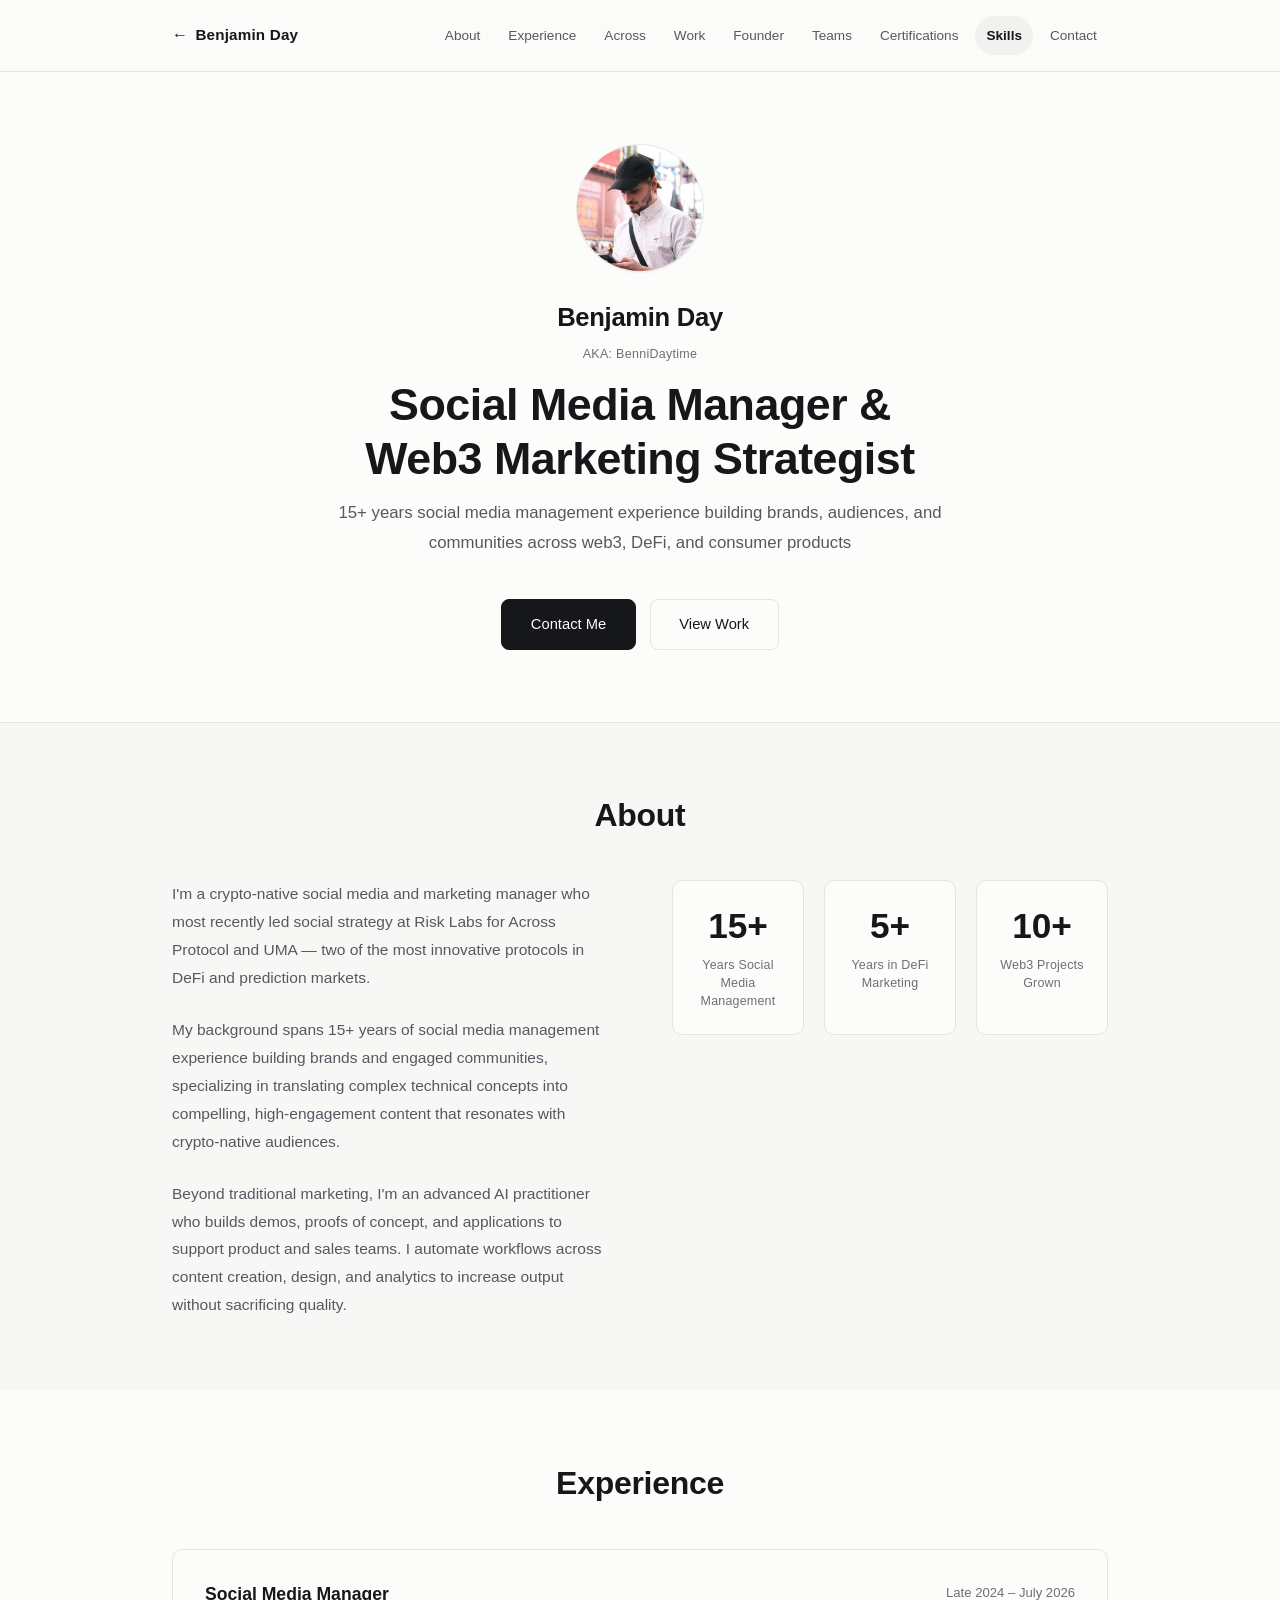
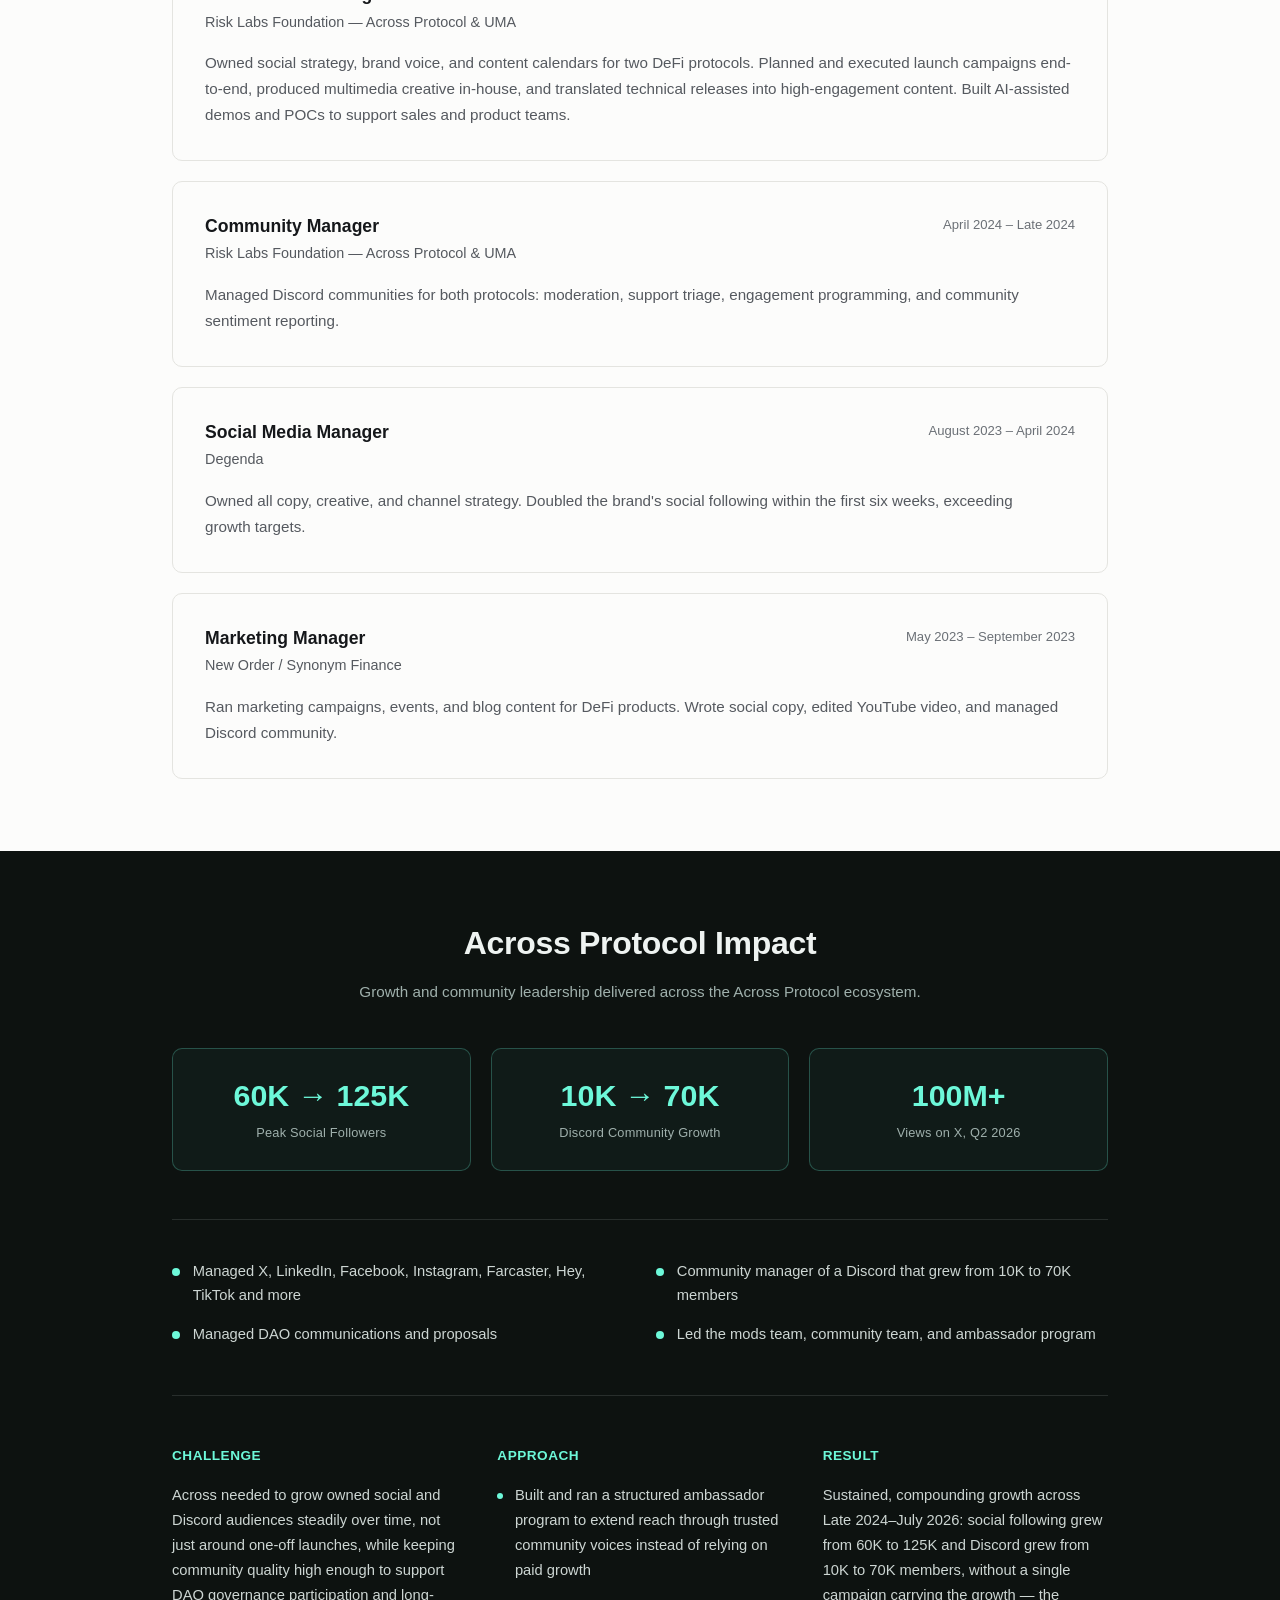
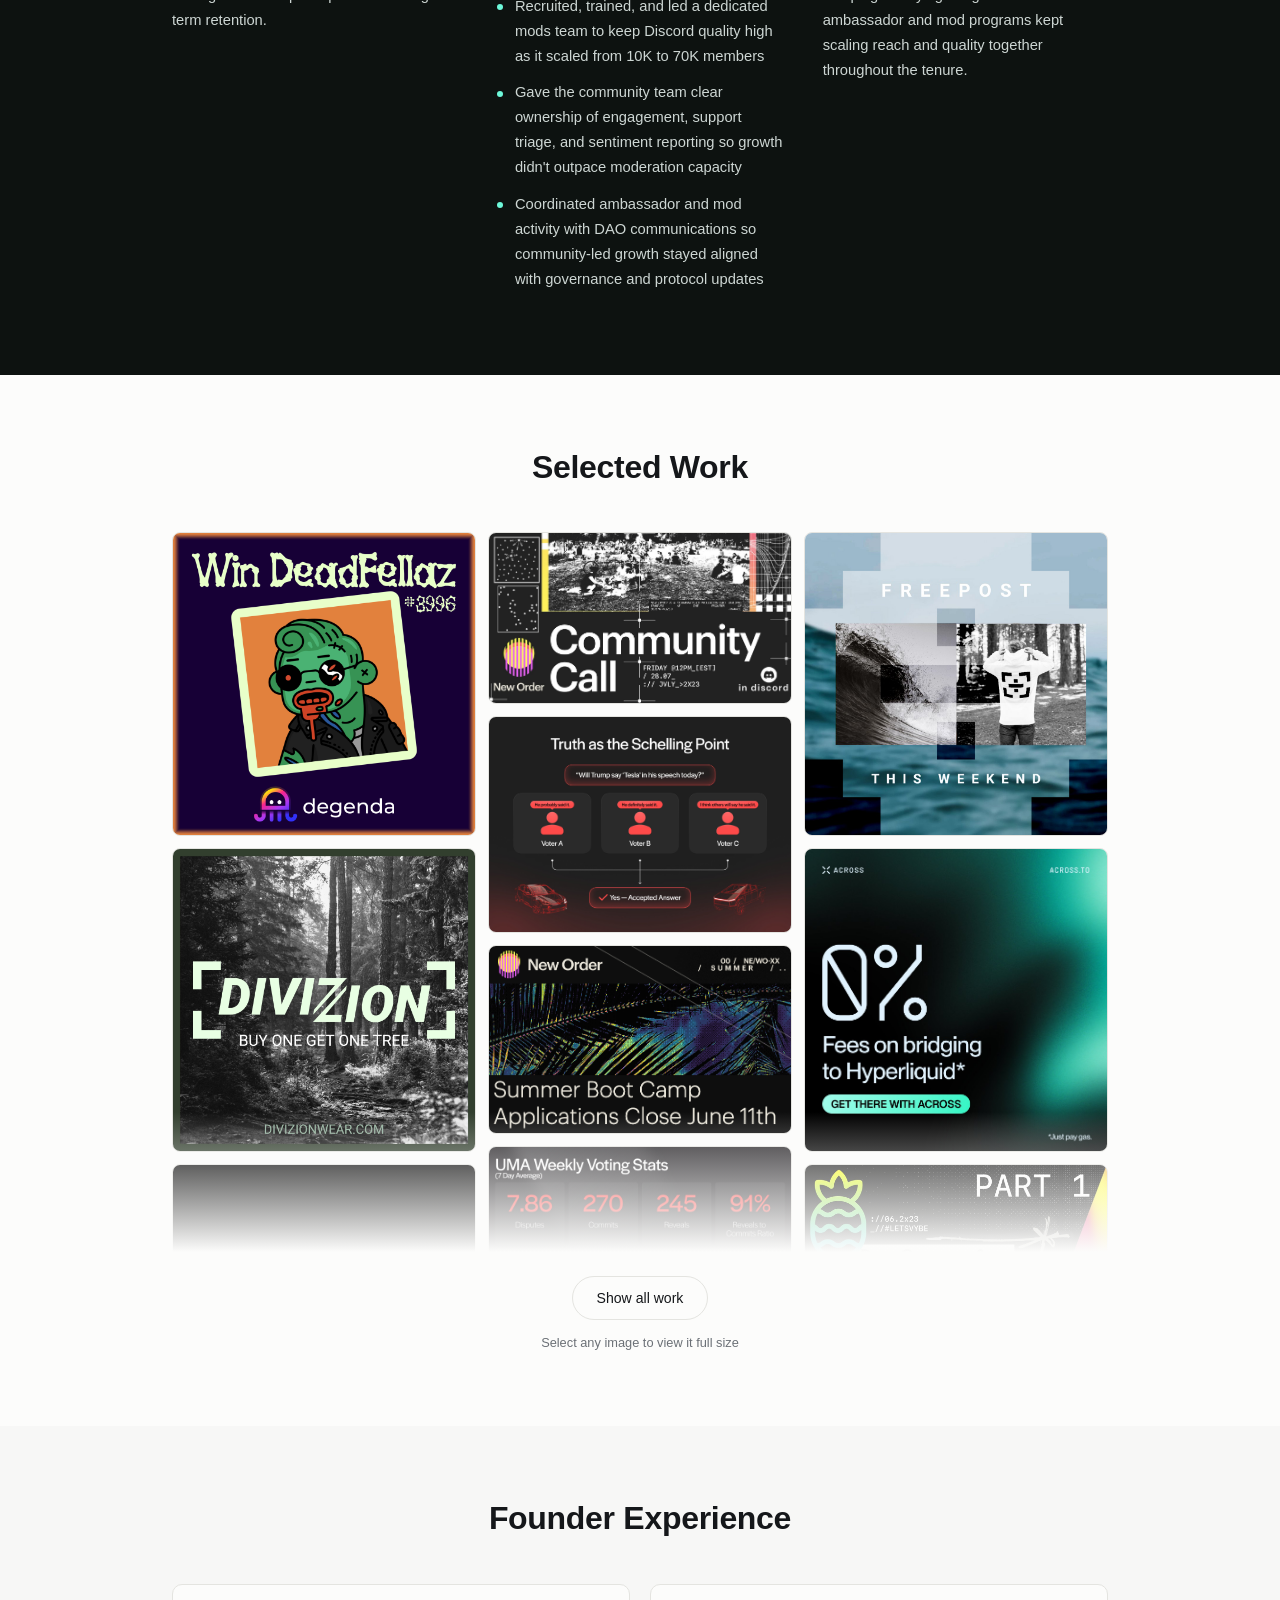
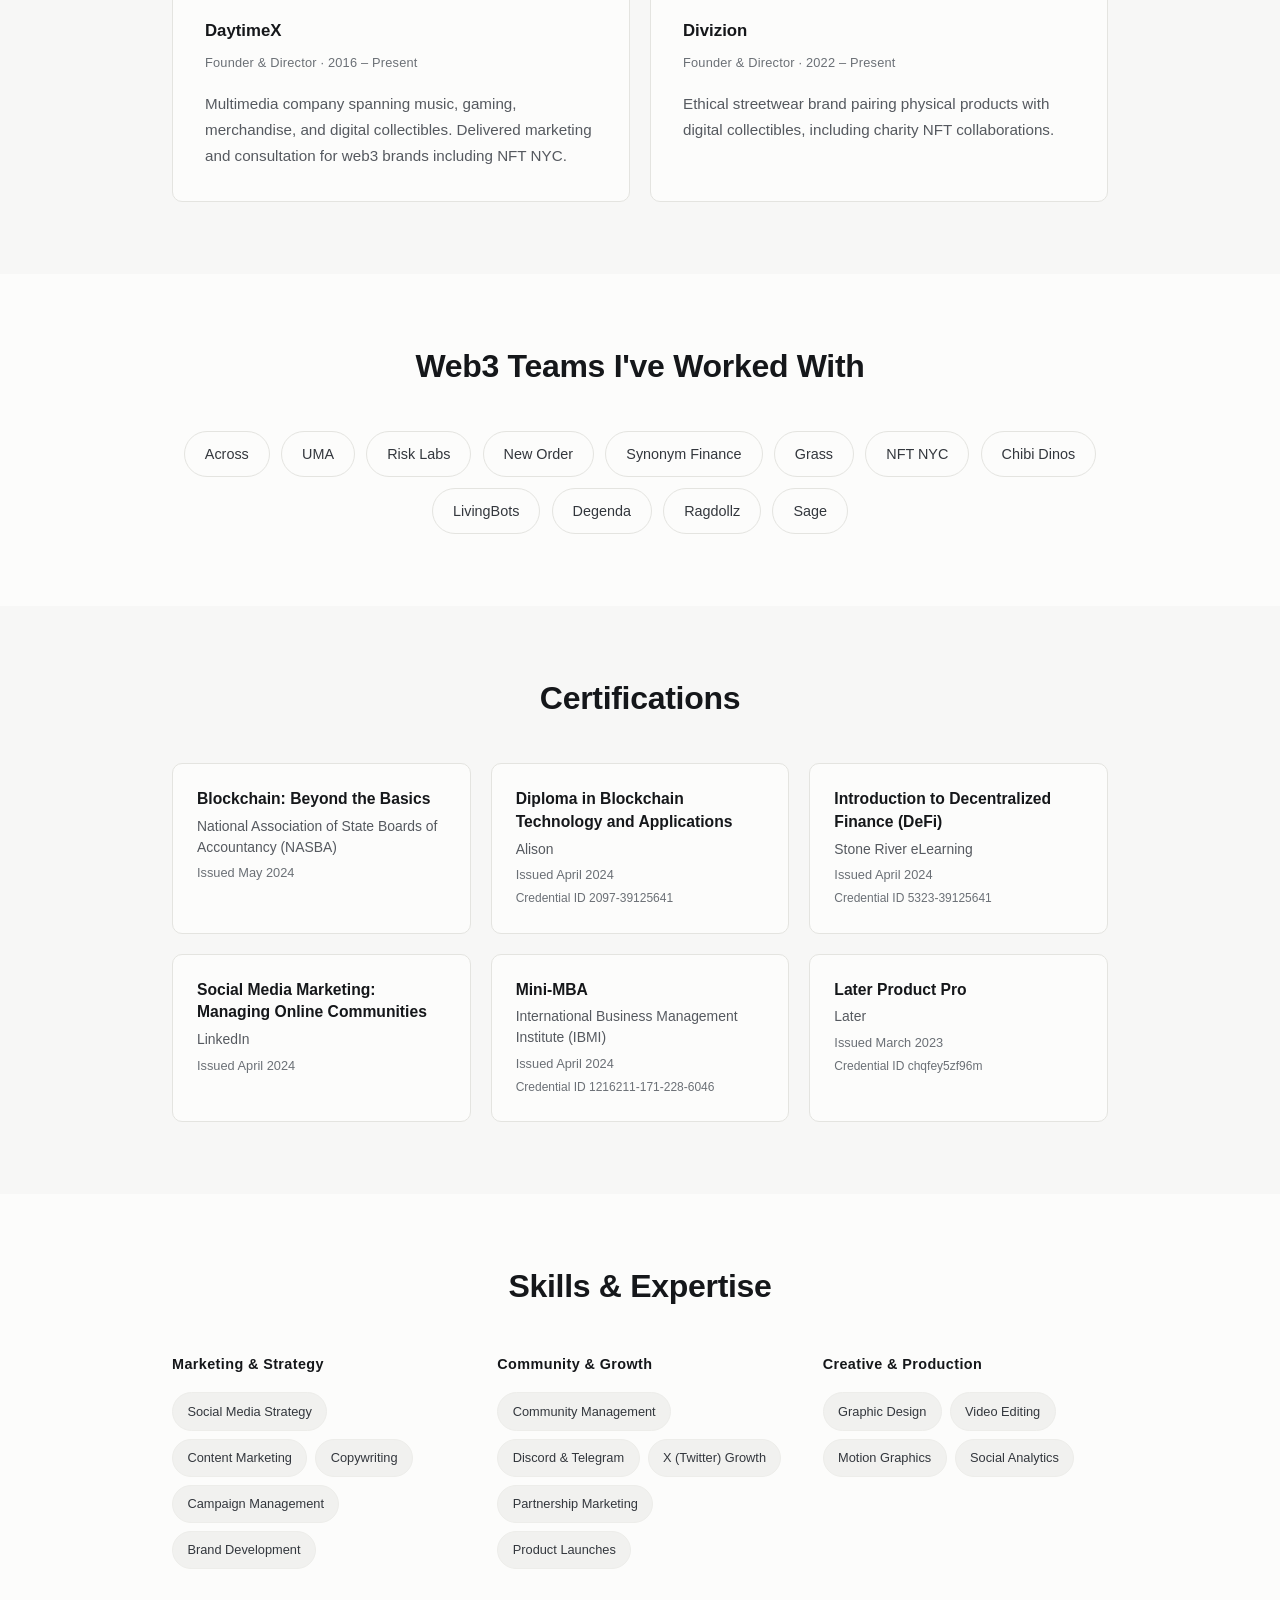
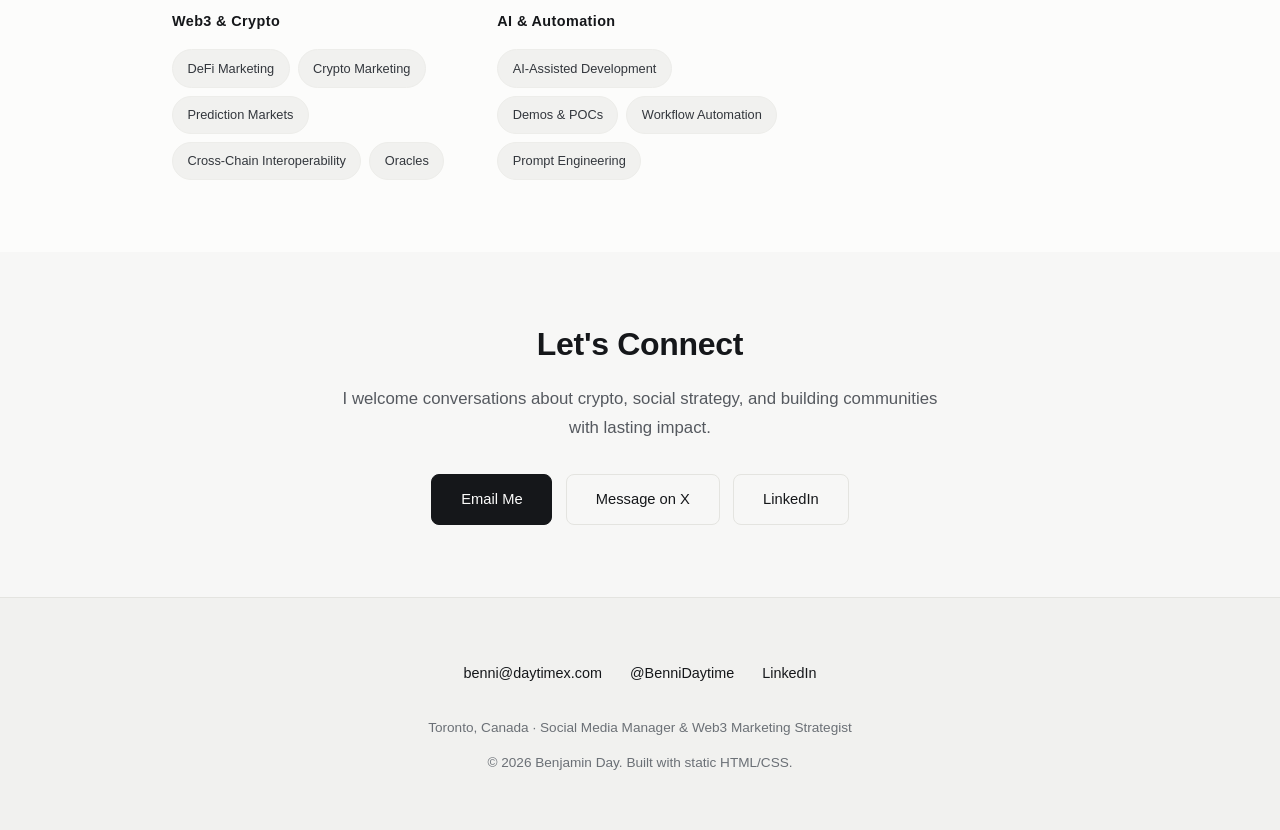
==== commit ebe4311a: "Extract shared CSS, add dark mode, lightbox, and social previews Shared stylesheet: - styles.css hol" ====
--- a/portfolio/index.html
+++ b/portfolio/index.html
@@ -5,1085 +5,25 @@
     <meta name="viewport" content="width=device-width, initial-scale=1.0, viewport-fit=cover">
     <title>Benjamin Day — Social Media Manager & Web3 Marketing</title>
     <meta name="description" content="Benjamin Day — Social Media Manager &amp; Web3 Marketing Strategist. 15+ years building brands, audiences, and communities across web3, DeFi, and consumer products.">
-    <meta name="theme-color" content="#f7f7f6">
+    <!-- Unlisted: shared by direct link, kept out of search results -->
+    <meta name="robots" content="noindex, follow">
+    <meta name="theme-color" content="#f7f7f6" media="(prefers-color-scheme: light)">
+    <meta name="theme-color" content="#15171a" media="(prefers-color-scheme: dark)">
+
+    <meta property="og:type" content="profile">
+    <meta property="og:site_name" content="Benjamin Day">
+    <meta property="og:title" content="Benjamin Day — Social Media Manager &amp; Web3 Marketing Strategist">
+    <meta property="og:description" content="15+ years building brands, audiences, and communities across web3, DeFi, and consumer products. Most recently social strategy at Risk Labs for Across Protocol and UMA.">
+    <meta property="og:url" content="https://bennidaytime.com/portfolio/">
+    <meta property="og:image" content="https://bennidaytime.com/images/profile.jpg">
+    <meta property="og:image:alt" content="Benjamin Day">
+    <meta name="twitter:card" content="summary">
+    <meta name="twitter:site" content="@BenniDaytime">
+    <meta name="twitter:creator" content="@BenniDaytime">
+
     <link rel="icon" type="image/svg+xml" href="../favicon.svg">
-    <style>
-        :root {
-            /* Neutrals — deliberately off pure white / pure black */
-            --bg: #f7f7f6;
-            --surface: #fcfcfb;
-            --surface-alt: #f1f1ef;
-            --ink: #15171a;
-            --ink-2: #33373d;
-            --ink-3: #55595f;
-            --muted: #83878d;
-            --line: #e4e4e0;
-            --line-soft: #ededea;
-
-            /* Dark (Across) section */
-            --dark-bg: #0d1210;
-            --dark-ink: #eef3f1;
-            --dark-ink-2: #cdd6d3;
-            --dark-muted: #9fb0ac;
-            --mint: #6DF8D9;
-
-            --radius: 10px;
-            --header-h: 72px;
-            --shadow-sm: 0 1px 2px rgba(21, 23, 26, 0.06);
-            --shadow-md: 0 6px 24px rgba(21, 23, 26, 0.10);
-        }
-
-        * {
-            margin: 0;
-            padding: 0;
-            box-sizing: border-box;
-        }
-
-        html {
-            scroll-behavior: smooth;
-            /* keep anchored headings clear of the sticky header */
-            scroll-padding-top: calc(var(--header-h) + 16px);
-            -webkit-text-size-adjust: 100%;
-        }
-
-        body {
-            font-family: -apple-system, BlinkMacSystemFont, 'Segoe UI', Roboto, sans-serif;
-            line-height: 1.7;
-            color: var(--ink-2);
-            background: var(--bg);
-            overflow-x: hidden;
-            -webkit-font-smoothing: antialiased;
-        }
-
-        img {
-            max-width: 100%;
-        }
-
-        a {
-            color: inherit;
-        }
-
-        :focus-visible {
-            outline: 2px solid var(--ink);
-            outline-offset: 3px;
-            border-radius: 4px;
-        }
-
-        .skip-link {
-            position: absolute;
-            left: 50%;
-            top: 0;
-            transform: translate(-50%, -120%);
-            background: var(--ink);
-            color: var(--surface);
-            padding: 0.7rem 1.2rem;
-            border-radius: 0 0 8px 8px;
-            font-size: 0.85rem;
-            text-decoration: none;
-            z-index: 200;
-        }
-
-        .skip-link:focus {
-            transform: translate(-50%, 0);
-        }
-
-        /* ---------- Header / nav ---------- */
-
-        header {
-            background: var(--surface);
-            background: color-mix(in srgb, var(--surface) 88%, transparent);
-            backdrop-filter: saturate(180%) blur(12px);
-            -webkit-backdrop-filter: saturate(180%) blur(12px);
-            border-bottom: 1px solid var(--line);
-            position: sticky;
-            top: 0;
-            z-index: 100;
-        }
-
-        nav {
-            max-width: 1000px;
-            margin: 0 auto;
-            padding: 0.9rem 2rem;
-            display: flex;
-            justify-content: space-between;
-            align-items: center;
-            gap: 1.5rem;
-        }
-
-        .logo {
-            display: inline-flex;
-            align-items: center;
-            gap: 0.45rem;
-            flex: 0 0 auto;
-            white-space: nowrap;
-            font-weight: 600;
-            font-size: 0.95rem;
-            letter-spacing: 0.2px;
-            color: var(--ink);
-            text-decoration: none;
-            padding: 0.5rem 0.75rem 0.5rem 0.55rem;
-            margin-left: -0.55rem;
-            border-radius: 999px;
-            transition: background 0.2s ease;
-        }
-
-        .logo:hover {
-            background: var(--surface-alt);
-        }
-
-        .logo .arrow {
-            font-size: 1rem;
-            line-height: 1;
-            transition: transform 0.2s ease;
-        }
-
-        .logo:hover .arrow {
-            transform: translateX(-2px);
-        }
-
-        /* Horizontal, scrollable menu that never pushes the page wide */
-        .nav-scroller {
-            position: relative;
-            min-width: 0;
-            flex: 1 1 auto;
-        }
-
-        .nav-scroller::before,
-        .nav-scroller::after {
-            content: '';
-            position: absolute;
-            top: 0;
-            bottom: 0;
-            width: 28px;
-            pointer-events: none;
-            opacity: 0;
-            transition: opacity 0.2s ease;
-            z-index: 1;
-        }
-
-        .nav-scroller::before {
-            left: 0;
-            background: linear-gradient(to right, var(--surface), transparent);
-        }
-
-        .nav-scroller::after {
-            right: 0;
-            background: linear-gradient(to left, var(--surface), transparent);
-        }
-
-        .nav-scroller.can-scroll-left::before,
-        .nav-scroller.can-scroll-right::after {
-            opacity: 1;
-        }
-
-        .nav-links {
-            display: flex;
-            justify-content: flex-end;
-            align-items: center;
-            gap: 0.35rem;
-            list-style: none;
-            overflow-x: auto;
-            overscroll-behavior-x: contain;
-            -webkit-overflow-scrolling: touch;
-            scrollbar-width: none;
-            scroll-snap-type: x proximity;
-        }
-
-        .nav-links::-webkit-scrollbar {
-            display: none;
-        }
-
-        .nav-links a {
-            display: block;
-            white-space: nowrap;
-            scroll-snap-align: center;
-            text-decoration: none;
-            color: var(--ink-3);
-            font-size: 0.85rem;
-            font-weight: 500;
-            padding: 0.5rem 0.7rem;
-            border-radius: 999px;
-            transition: color 0.2s, background 0.2s;
-        }
-
-        .nav-links a:hover {
-            color: var(--ink);
-            background: var(--surface-alt);
-        }
-
-        .nav-links a.active {
-            color: var(--ink);
-            background: var(--surface-alt);
-            font-weight: 600;
-        }
-
-        /* ---------- Hero ---------- */
-
-        .hero {
-            background: var(--surface);
-            padding: 4.5rem 2rem;
-            text-align: center;
-            border-bottom: 1px solid var(--line);
-        }
-
-        .hero-content {
-            max-width: 700px;
-            margin: 0 auto;
-        }
-
-        .hero-photo {
-            width: 128px;
-            height: 128px;
-            border-radius: 50%;
-            object-fit: cover;
-            margin: 0 auto 1.5rem;
-            display: block;
-            border: 1px solid var(--line);
-            box-shadow: var(--shadow-sm);
-        }
-
-        .hero h1 {
-            font-size: clamp(1.75rem, 5.5vw, 2.8rem);
-            margin-bottom: 0.8rem;
-            font-weight: 600;
-            line-height: 1.2;
-            letter-spacing: -0.5px;
-            color: var(--ink);
-            text-wrap: balance;
-        }
-
-        .hero .name {
-            font-size: 1.6rem;
-            font-weight: 600;
-            letter-spacing: -0.3px;
-            margin-bottom: 0.3rem;
-            color: var(--ink);
-        }
-
-        .hero .aka {
-            color: var(--muted);
-            font-size: 0.78rem;
-            letter-spacing: 0.3px;
-            margin-bottom: 0.8rem;
-        }
-
-        .hero .tagline {
-            font-size: 1.05rem;
-            margin-bottom: 2.5rem;
-            color: var(--ink-3);
-            line-height: 1.8;
-            text-wrap: pretty;
-        }
-
-        .cta-buttons {
-            display: flex;
-            flex-wrap: wrap;
-            gap: 0.85rem;
-            justify-content: center;
-        }
-
-        .btn {
-            display: inline-flex;
-            align-items: center;
-            justify-content: center;
-            min-height: 46px;
-            padding: 0.75rem 1.8rem;
-            border-radius: 8px;
-            text-decoration: none;
-            font-weight: 500;
-            font-size: 0.92rem;
-            transition: background 0.2s, border-color 0.2s, color 0.2s, transform 0.15s;
-            cursor: pointer;
-            border: 1px solid var(--ink);
-        }
-
-        .btn:active {
-            transform: translateY(1px);
-        }
-
-        .btn-primary {
-            background: var(--ink);
-            color: var(--surface);
-        }
-
-        .btn-primary:hover {
-            background: var(--ink-2);
-            border-color: var(--ink-2);
-        }
-
-        .btn-secondary {
-            background: transparent;
-            color: var(--ink);
-            border-color: var(--line);
-        }
-
-        .btn-secondary:hover {
-            background: var(--surface-alt);
-            border-color: var(--ink);
-        }
-
-        /* ---------- Layout ---------- */
-
-        .container {
-            max-width: 1000px;
-            margin: 0 auto;
-            padding: 0 2rem;
-        }
-
-        section {
-            padding: 4.5rem 0;
-        }
-
-        .section-light {
-            background: var(--surface);
-        }
-
-        h2 {
-            font-size: clamp(1.5rem, 4.5vw, 2rem);
-            margin-bottom: 2.75rem;
-            text-align: center;
-            color: var(--ink);
-            font-weight: 600;
-            letter-spacing: -0.3px;
-            line-height: 1.3;
-        }
-
-        .about-content {
-            display: grid;
-            grid-template-columns: 1fr 1fr;
-            gap: 4rem;
-            align-items: start;
-        }
-
-        .about-text p {
-            margin-bottom: 1.5rem;
-            color: var(--ink-3);
-            line-height: 1.8;
-            font-size: 0.97rem;
-            text-wrap: pretty;
-        }
-
-        .about-text p:last-child {
-            margin-bottom: 0;
-        }
-
-        .stats {
-            display: grid;
-            grid-template-columns: repeat(3, 1fr);
-            gap: 1.25rem;
-        }
-
-        .stat-box {
-            text-align: center;
-            padding: 1.5rem 0.75rem;
-            background: var(--surface);
-            border: 1px solid var(--line);
-            border-radius: var(--radius);
-        }
-
-        .stat-number {
-            font-size: clamp(1.6rem, 5vw, 2.2rem);
-            font-weight: 600;
-            color: var(--ink);
-            line-height: 1.2;
-        }
-
-        .stat-label {
-            color: var(--muted);
-            font-size: 0.78rem;
-            line-height: 1.45;
-            margin-top: 0.5rem;
-            letter-spacing: 0.2px;
-        }
-
-        /* ---------- Experience ---------- */
-
-        .experience-grid {
-            display: grid;
-            gap: 1.25rem;
-        }
-
-        .job-card {
-            background: var(--surface);
-            padding: 2rem;
-            border: 1px solid var(--line);
-            border-radius: var(--radius);
-        }
-
-        .job-header {
-            display: flex;
-            justify-content: space-between;
-            align-items: flex-start;
-            gap: 1.5rem;
-        }
-
-        .job-title {
-            font-size: 1.1rem;
-            font-weight: 600;
-            color: var(--ink);
-            line-height: 1.4;
-        }
-
-        .job-company {
-            color: var(--ink-3);
-            font-weight: 500;
-            font-size: 0.9rem;
-            margin-top: 0.2rem;
-        }
-
-        .job-date {
-            color: var(--muted);
-            font-size: 0.82rem;
-            white-space: nowrap;
-            flex-shrink: 0;
-        }
-
-        .job-description {
-            color: var(--ink-3);
-            margin-top: 1rem;
-            font-size: 0.95rem;
-            line-height: 1.7;
-            text-wrap: pretty;
-        }
-
-        /* ---------- Skills ---------- */
-
-        .skills-grid {
-            display: grid;
-            grid-template-columns: repeat(auto-fit, minmax(220px, 1fr));
-            gap: 2.5rem;
-        }
-
-        .skill-category h3 {
-            font-size: 0.9rem;
-            color: var(--ink);
-            margin-bottom: 1rem;
-            font-weight: 600;
-            letter-spacing: 0.4px;
-        }
-
-        .skill-tags {
-            display: flex;
-            flex-wrap: wrap;
-            gap: 0.5rem;
-        }
-
-        .skill-tag {
-            background: var(--surface-alt);
-            color: var(--ink-2);
-            padding: 0.45rem 0.9rem;
-            border-radius: 999px;
-            font-size: 0.8rem;
-            font-weight: 400;
-            border: 1px solid var(--line-soft);
-        }
-
-        /* ---------- Across section ---------- */
-
-        .across-section {
-            background: var(--dark-bg);
-            color: var(--dark-ink);
-        }
-
-        .across-section h2 {
-            color: var(--dark-ink);
-            margin-bottom: 0.9rem;
-        }
-
-        .across-section .section-subtitle {
-            text-align: center;
-            color: var(--dark-muted);
-            font-size: 0.95rem;
-            max-width: 600px;
-            margin: 0 auto 2.75rem;
-            text-wrap: pretty;
-        }
-
-        .across-stats {
-            display: grid;
-            grid-template-columns: repeat(3, 1fr);
-            gap: 1.25rem;
-            margin-bottom: 3rem;
-        }
-
-        .across-stat-box {
-            text-align: center;
-            padding: 1.75rem 1rem;
-            border: 1px solid rgba(109, 248, 217, 0.25);
-            border-radius: var(--radius);
-            background: rgba(109, 248, 217, 0.04);
-        }
-
-        .across-stat-number {
-            font-size: clamp(1.4rem, 4.5vw, 1.9rem);
-            font-weight: 700;
-            color: var(--mint);
-            line-height: 1.2;
-        }
-
-        .across-stat-label {
-            color: var(--dark-muted);
-            font-size: 0.8rem;
-            margin-top: 0.6rem;
-            letter-spacing: 0.2px;
-            line-height: 1.45;
-        }
-
-        .across-highlights {
-            display: grid;
-            grid-template-columns: repeat(2, 1fr);
-            gap: 1rem 2rem;
-            border-top: 1px solid rgba(238, 243, 241, 0.12);
-            padding-top: 2.5rem;
-        }
-
-        .across-highlight {
-            display: flex;
-            align-items: flex-start;
-            gap: 0.8rem;
-            color: var(--dark-ink-2);
-            font-size: 0.92rem;
-            line-height: 1.6;
-        }
-
-        .across-highlight::before {
-            content: '';
-            flex-shrink: 0;
-            width: 8px;
-            height: 8px;
-            border-radius: 50%;
-            background: var(--mint);
-            margin-top: 0.5rem;
-        }
-
-        .case-study {
-            border-top: 1px solid rgba(238, 243, 241, 0.12);
-            padding-top: 3rem;
-            margin-top: 3rem;
-            display: grid;
-            grid-template-columns: repeat(3, 1fr);
-            gap: 2.5rem;
-        }
-
-        .case-study-block h4 {
-            color: var(--mint);
-            font-size: 0.85rem;
-            font-weight: 600;
-            letter-spacing: 0.5px;
-            text-transform: uppercase;
-            margin-bottom: 1rem;
-        }
-
-        .case-study-block p,
-        .case-study-block li {
-            color: var(--dark-ink-2);
-            font-size: 0.92rem;
-            line-height: 1.7;
-        }
-
-        .case-study-block ul {
-            list-style: none;
-        }
-
-        .case-study-block li {
-            position: relative;
-            padding-left: 1.1rem;
-            margin-bottom: 0.7rem;
-        }
-
-        .case-study-block li::before {
-            content: '';
-            position: absolute;
-            left: 0;
-            top: 0.65rem;
-            width: 6px;
-            height: 6px;
-            border-radius: 50%;
-            background: var(--mint);
-        }
-
-        /* ---------- Work gallery ---------- */
-
-        /* Fixed height while collapsed so lazy-loaded images can't
-           reflow the page under an in-flight anchor scroll. */
-        .work-frame {
-            position: relative;
-            height: 720px;
-            overflow: hidden;
-        }
-
-        .work-frame.is-expanded {
-            height: auto;
-        }
-
-        .work-frame::after {
-            content: '';
-            position: absolute;
-            left: 0;
-            right: 0;
-            bottom: 0;
-            height: 140px;
-            pointer-events: none;
-            background: linear-gradient(to bottom, transparent, var(--surface));
-            transition: opacity 0.25s ease;
-        }
-
-        .work-frame.is-expanded::after,
-        .work-frame.is-complete::after {
-            opacity: 0;
-        }
-
-        .work-grid {
-            columns: 240px;
-            column-gap: 0.75rem;
-        }
-
-        .work-grid a {
-            display: block;
-            line-height: 0;
-            margin-bottom: 0.75rem;
-            border-radius: 8px;
-            overflow: hidden;
-            border: 1px solid var(--line);
-            break-inside: avoid;
-        }
-
-        .work-grid img {
-            width: 100%;
-            height: auto;
-            display: block;
-            transition: transform 0.3s ease;
-        }
-
-        .work-grid a:hover img {
-            transform: scale(1.03);
-        }
-
-        .work-empty {
-            text-align: center;
-            color: var(--muted);
-            font-size: 0.9rem;
-            padding: 2rem 0;
-        }
-
-        .work-toggle-wrap {
-            display: flex;
-            justify-content: center;
-            margin-top: 1.5rem;
-        }
-
-        .work-toggle {
-            font-family: inherit;
-            background: transparent;
-            border: 1px solid var(--line);
-            color: var(--ink);
-            font-size: 0.88rem;
-            font-weight: 500;
-            padding: 0.7rem 1.5rem;
-            min-height: 44px;
-            border-radius: 999px;
-            cursor: pointer;
-            transition: background 0.2s, border-color 0.2s;
-        }
-
-        .work-toggle:hover {
-            background: var(--surface-alt);
-            border-color: var(--ink);
-        }
-
-        .work-hint {
-            text-align: center;
-            color: var(--muted);
-            font-size: 0.8rem;
-            margin-top: 0.75rem;
-        }
-
-        /* ---------- Founder / certifications / teams ---------- */
-
-        .founder-grid {
-            display: grid;
-            grid-template-columns: repeat(auto-fit, minmax(280px, 1fr));
-            gap: 1.25rem;
-        }
-
-        .founder-card {
-            background: var(--surface);
-            padding: 2rem;
-            border-radius: var(--radius);
-            border: 1px solid var(--line);
-        }
-
-        .founder-card h3 {
-            color: var(--ink);
-            margin-bottom: 0.4rem;
-            font-size: 1.05rem;
-            font-weight: 600;
-        }
-
-        .founder-card .role {
-            color: var(--muted);
-            font-size: 0.8rem;
-            margin-bottom: 1.1rem;
-            letter-spacing: 0.2px;
-        }
-
-        .founder-card p {
-            color: var(--ink-3);
-            line-height: 1.7;
-            font-size: 0.95rem;
-        }
-
-        .cert-grid {
-            display: grid;
-            grid-template-columns: repeat(auto-fit, minmax(260px, 1fr));
-            gap: 1.25rem;
-        }
-
-        .cert-card {
-            background: var(--surface);
-            padding: 1.5rem;
-            border: 1px solid var(--line);
-            border-radius: var(--radius);
-        }
-
-        .cert-name {
-            font-size: 0.98rem;
-            font-weight: 600;
-            color: var(--ink);
-            margin-bottom: 0.3rem;
-            line-height: 1.45;
-        }
-
-        .cert-issuer {
-            color: var(--ink-3);
-            font-size: 0.87rem;
-            font-weight: 500;
-            line-height: 1.5;
-        }
-
-        .cert-date {
-            color: var(--muted);
-            font-size: 0.8rem;
-            margin-top: 0.3rem;
-        }
-
-        .cert-id {
-            color: var(--muted);
-            opacity: 0.8;
-            font-size: 0.75rem;
-            margin-top: 0.15rem;
-            word-break: break-word;
-        }
-
-        .teams-grid {
-            display: flex;
-            flex-wrap: wrap;
-            gap: 0.7rem;
-            justify-content: center;
-        }
-
-        .team-tag {
-            display: inline-flex;
-            align-items: center;
-            min-height: 44px;
-            background: var(--surface);
-            color: var(--ink-2);
-            padding: 0.6rem 1.25rem;
-            border-radius: 999px;
-            font-size: 0.9rem;
-            font-weight: 500;
-            border: 1px solid var(--line);
-            text-decoration: none;
-            transition: background 0.2s, color 0.2s, border-color 0.2s;
-        }
-
-        .team-tag:hover {
-            background: var(--ink);
-            color: var(--surface);
-            border-color: var(--ink);
-        }
-
-        /* ---------- Contact / footer ---------- */
-
-        .contact-lead {
-            font-size: 1.05rem;
-            color: var(--ink-3);
-            margin: -1.5rem auto 2rem;
-            max-width: 620px;
-            text-wrap: pretty;
-        }
-
-        footer {
-            background: var(--surface-alt);
-            color: var(--ink-2);
-            text-align: center;
-            padding: 3.5rem 1.5rem;
-            border-top: 1px solid var(--line);
-        }
-
-        .footer-content {
-            max-width: 1000px;
-            margin: 0 auto;
-        }
-
-        .contact-info {
-            display: flex;
-            flex-wrap: wrap;
-            justify-content: center;
-            gap: 0.5rem 1.75rem;
-            margin-bottom: 1.5rem;
-        }
-
-        .contact-info a {
-            color: var(--ink);
-            text-decoration: none;
-            font-size: 0.9rem;
-            font-weight: 500;
-            padding: 0.4rem 0;
-        }
-
-        .contact-info a:hover {
-            text-decoration: underline;
-        }
-
-        .footer-note {
-            color: var(--muted);
-            font-size: 0.85rem;
-            line-height: 1.7;
-        }
-
-        /* ---------- Back to top ---------- */
-
-        .to-top {
-            position: fixed;
-            right: max(1rem, env(safe-area-inset-right));
-            bottom: max(1rem, env(safe-area-inset-bottom));
-            width: 46px;
-            height: 46px;
-            border-radius: 50%;
-            border: 1px solid var(--line);
-            background: var(--surface);
-            color: var(--ink);
-            font-size: 1.1rem;
-            line-height: 1;
-            display: flex;
-            align-items: center;
-            justify-content: center;
-            cursor: pointer;
-            box-shadow: var(--shadow-md);
-            opacity: 0;
-            visibility: hidden;
-            transform: translateY(8px);
-            transition: opacity 0.25s ease, transform 0.25s ease, visibility 0.25s;
-            z-index: 90;
-        }
-
-        .to-top.is-visible {
-            opacity: 1;
-            visibility: visible;
-            transform: translateY(0);
-        }
-
-        /* ---------- Responsive ---------- */
-
-        @media (max-width: 900px) {
-            .about-content {
-                grid-template-columns: 1fr;
-                gap: 2.5rem;
-            }
-
-            .case-study {
-                grid-template-columns: 1fr;
-                gap: 2rem;
-            }
-        }
-
-        @media (max-width: 768px) {
-            :root {
-                --header-h: 108px;
-            }
-
-            /* Two rows: title on top, scrollable menu underneath.
-               Keeps the back link from wrapping or being squeezed. */
-            nav {
-                flex-direction: column;
-                align-items: stretch;
-                gap: 0.4rem;
-                padding: 0.6rem 1rem 0.55rem;
-            }
-
-            .logo {
-                align-self: flex-start;
-                font-size: 1rem;
-            }
-
-            .nav-links {
-                justify-content: flex-start;
-                gap: 0.25rem;
-                padding-bottom: 0.15rem;
-            }
-
-            .nav-links a {
-                font-size: 0.85rem;
-                padding: 0.45rem 0.75rem;
-                background: var(--surface-alt);
-                border: 1px solid var(--line-soft);
-            }
-
-            .nav-links a.active {
-                background: var(--ink);
-                color: var(--surface);
-                border-color: var(--ink);
-            }
-
-            .hero {
-                padding: 2.75rem 1.25rem 3rem;
-            }
-
-            .hero-photo {
-                width: 104px;
-                height: 104px;
-                margin-bottom: 1.25rem;
-            }
-
-            .hero .name {
-                font-size: 1.35rem;
-            }
-
-            .hero .tagline {
-                font-size: 0.95rem;
-                margin-bottom: 2rem;
-            }
-
-            .container {
-                padding: 0 1.25rem;
-            }
-
-            section {
-                padding: 3rem 0;
-            }
-
-            h2 {
-                margin-bottom: 2rem;
-            }
-
-            .cta-buttons {
-                flex-direction: column;
-                align-items: stretch;
-            }
-
-            .btn {
-                width: 100%;
-            }
-
-            .stats {
-                gap: 0.75rem;
-            }
-
-            .stat-box {
-                padding: 1.1rem 0.5rem;
-            }
-
-            .across-stats,
-            .across-highlights {
-                grid-template-columns: 1fr;
-            }
-
-            .across-stats {
-                gap: 0.75rem;
-                margin-bottom: 2.5rem;
-            }
-
-            .case-study {
-                padding-top: 2.5rem;
-                margin-top: 2.5rem;
-            }
-
-            .job-card,
-            .founder-card {
-                padding: 1.5rem 1.25rem;
-            }
-
-            .job-header {
-                flex-direction: column;
-                gap: 0.35rem;
-            }
-
-            .skills-grid {
-                gap: 2rem;
-            }
-
-            .work-frame {
-                height: 460px;
-            }
-
-            .work-grid {
-                columns: 150px;
-                column-gap: 0.5rem;
-            }
-
-            .work-grid a {
-                margin-bottom: 0.5rem;
-            }
-
-            .contact-lead {
-                font-size: 0.97rem;
-            }
-
-            footer {
-                padding: 2.75rem 1.25rem;
-            }
-        }
-
-        @media (max-width: 480px) {
-            .stats {
-                grid-template-columns: 1fr;
-            }
-
-            .stat-box {
-                display: flex;
-                align-items: baseline;
-                justify-content: flex-start;
-                gap: 0.75rem;
-                text-align: left;
-                padding: 0.9rem 1.1rem;
-            }
-
-            .stat-label {
-                margin-top: 0;
-            }
-
-            .contact-info {
-                flex-direction: column;
-                gap: 0.35rem;
-            }
-        }
-
-        @media (prefers-reduced-motion: reduce) {
-            html {
-                scroll-behavior: auto;
-            }
-
-            *,
-            *::before,
-            *::after {
-                transition-duration: 0.01ms !important;
-                animation-duration: 0.01ms !important;
-            }
-        }
-
-        @media print {
-            header,
-            .to-top,
-            .work-toggle-wrap {
-                display: none;
-            }
-
-            .work-frame {
-                height: auto;
-            }
-        }
-    </style>
+    <link rel="stylesheet" href="../styles.css">
+    <link rel="stylesheet" href="portfolio.css">
 </head>
 <body>
     <a class="skip-link" href="#main">Skip to content</a>
@@ -1257,14 +197,14 @@
 
     <section id="work" class="section-light">
         <div class="container">
-            <h2>Twitter Graphics</h2>
+            <h2>Selected Work</h2>
             <div class="work-frame" id="work-frame">
                 <div class="work-grid" id="work-grid"></div>
             </div>
             <div class="work-toggle-wrap" id="work-toggle-wrap" hidden>
-                <button type="button" class="work-toggle" id="work-toggle" aria-expanded="false" aria-controls="work-frame">Show all graphics</button>
-            </div>
-            <p class="work-hint" id="work-hint" hidden>Tap any graphic to open it full size</p>
+                <button type="button" class="work-toggle" id="work-toggle" aria-expanded="false" aria-controls="work-frame">Show all work</button>
+            </div>
+            <p class="work-hint" id="work-hint" hidden>Select any image to view it full size</p>
         </div>
     </section>
 
@@ -1437,6 +377,16 @@
 
     <button type="button" class="to-top" id="to-top" aria-label="Back to top">↑</button>
 
+    <div class="lightbox" id="lightbox" hidden role="dialog" aria-modal="true" aria-label="Work sample viewer">
+        <figure class="lightbox-figure">
+            <img class="lightbox-img" id="lightbox-img" src="" alt="">
+        </figure>
+        <button type="button" class="lightbox-btn lightbox-prev" id="lightbox-prev" aria-label="Previous image">‹</button>
+        <button type="button" class="lightbox-btn lightbox-next" id="lightbox-next" aria-label="Next image">›</button>
+        <button type="button" class="lightbox-btn lightbox-close" id="lightbox-close" aria-label="Close viewer">×</button>
+        <p class="lightbox-count" id="lightbox-count" aria-live="polite"></p>
+    </div>
+
     <script>
         (function () {
             var root = document.documentElement;
@@ -1519,13 +469,25 @@
             });
         })();
 
-        /* Work gallery — expands in place instead of trapping a nested scrollbar */
+        /* Work gallery — expands in place instead of trapping a nested
+           scrollbar, and opens full size in a lightbox. */
         (function () {
             var frame = document.getElementById('work-frame');
             var grid = document.getElementById('work-grid');
             var toggleWrap = document.getElementById('work-toggle-wrap');
             var toggle = document.getElementById('work-toggle');
             var hint = document.getElementById('work-hint');
+
+            var box = document.getElementById('lightbox');
+            var boxImg = document.getElementById('lightbox-img');
+            var boxCount = document.getElementById('lightbox-count');
+            var btnPrev = document.getElementById('lightbox-prev');
+            var btnNext = document.getElementById('lightbox-next');
+            var btnClose = document.getElementById('lightbox-close');
+
+            var sources = [];
+            var index = 0;
+            var lastFocus = null;
 
             function showEmpty() {
                 grid.innerHTML = '<p class="work-empty">More work samples coming soon.</p>';
@@ -1552,10 +514,12 @@
                         files[i] = files[j];
                         files[j] = tmp;
                     }
-                    grid.innerHTML = files.map(function (file) {
-                        var src = '../images/twitter-graphics/' + file;
-                        return '<a href="' + src + '" target="_blank" rel="noopener noreferrer">' +
-                            '<img src="' + src + '" alt="Social graphic sample" loading="lazy"></a>';
+                    sources = files.map(function (file) {
+                        return '../images/twitter-graphics/' + file;
+                    });
+                    grid.innerHTML = sources.map(function (src, i) {
+                        return '<a href="' + src + '" target="_blank" rel="noopener noreferrer" data-index="' + i + '">' +
+                            '<img src="' + src + '" alt="Work sample ' + (i + 1) + '" loading="lazy"></a>';
                     }).join('');
 
                     hint.hidden = false;
@@ -1572,14 +536,111 @@
                 if (expanded) {
                     frame.classList.remove('is-expanded');
                     toggle.setAttribute('aria-expanded', 'false');
-                    toggle.textContent = 'Show all graphics';
+                    toggle.textContent = 'Show all work';
                     frame.scrollIntoView({ block: 'start', behavior: 'smooth' });
                 } else {
                     frame.classList.add('is-expanded');
                     toggle.setAttribute('aria-expanded', 'true');
-                    toggle.textContent = 'Show fewer graphics';
+                    toggle.textContent = 'Show less';
                 }
             });
+
+            /* --- Lightbox --- */
+
+            function lockScroll(on) {
+                if (on) {
+                    var gutter = window.innerWidth - document.documentElement.clientWidth;
+                    document.body.style.overflow = 'hidden';
+                    if (gutter > 0) document.body.style.paddingRight = gutter + 'px';
+                } else {
+                    document.body.style.overflow = '';
+                    document.body.style.paddingRight = '';
+                }
+            }
+
+            function preload(i) {
+                if (!sources[i]) return;
+                var img = new Image();
+                img.src = sources[i];
+            }
+
+            function render() {
+                boxImg.src = sources[index];
+                boxImg.alt = 'Work sample ' + (index + 1) + ' of ' + sources.length;
+                boxCount.textContent = (index + 1) + ' / ' + sources.length;
+                preload((index + 1) % sources.length);
+                preload((index - 1 + sources.length) % sources.length);
+            }
+
+            function open(i) {
+                index = i;
+                lastFocus = document.activeElement;
+                render();
+                box.hidden = false;
+                lockScroll(true);
+                btnClose.focus();
+            }
+
+            function close() {
+                box.hidden = true;
+                boxImg.src = '';
+                lockScroll(false);
+                if (lastFocus && lastFocus.focus) lastFocus.focus();
+            }
+
+            function step(delta) {
+                index = (index + delta + sources.length) % sources.length;
+                render();
+            }
+
+            grid.addEventListener('click', function (e) {
+                var link = e.target.closest('a[data-index]');
+                if (!link) return;
+                /* let modified clicks open a new tab as normal */
+                if (e.metaKey || e.ctrlKey || e.shiftKey || e.altKey || e.button !== 0) return;
+                e.preventDefault();
+                open(Number(link.dataset.index));
+            });
+
+            btnClose.addEventListener('click', close);
+            btnPrev.addEventListener('click', function () { step(-1); });
+            btnNext.addEventListener('click', function () { step(1); });
+
+            box.addEventListener('click', function (e) {
+                if (e.target === box || e.target.classList.contains('lightbox-figure')) close();
+            });
+
+            document.addEventListener('keydown', function (e) {
+                if (box.hidden) return;
+                if (e.key === 'Escape') {
+                    close();
+                } else if (e.key === 'ArrowRight') {
+                    step(1);
+                } else if (e.key === 'ArrowLeft') {
+                    step(-1);
+                } else if (e.key === 'Tab') {
+                    /* keep focus inside the dialog */
+                    var focusable = [btnPrev, btnNext, btnClose];
+                    var at = focusable.indexOf(document.activeElement);
+                    e.preventDefault();
+                    var next = e.shiftKey ? at - 1 : at + 1;
+                    focusable[(next + focusable.length) % focusable.length].focus();
+                }
+            });
+
+            /* Swipe between images on touch */
+            var startX = 0;
+            var startY = 0;
+            box.addEventListener('touchstart', function (e) {
+                startX = e.changedTouches[0].clientX;
+                startY = e.changedTouches[0].clientY;
+            }, { passive: true });
+
+            box.addEventListener('touchend', function (e) {
+                var dx = e.changedTouches[0].clientX - startX;
+                var dy = e.changedTouches[0].clientY - startY;
+                if (Math.abs(dx) > 50 && Math.abs(dx) > Math.abs(dy)) step(dx < 0 ? 1 : -1);
+            }, { passive: true });
         })();
     </script>
 </body>
--- a/styles.css
+++ b/styles.css
@@ -0,0 +1,89 @@
+/* Shared foundation for both pages: colour tokens, reset, base type.
+   Page-specific rules live in home.css and portfolio/portfolio.css. */
+
+:root {
+    /* Neutrals — deliberately off pure white / pure black */
+    --bg: #f7f7f6;
+    --surface: #fcfcfb;
+    --surface-alt: #f1f1ef;
+    --ink: #15171a;
+    --ink-2: #33373d;
+    --ink-3: #55595f;
+    --muted: #6b7076;
+    --line: #e4e4e0;
+    --line-soft: #ededea;
+
+    /* Dark (Across) section — brand colours, identical in both themes */
+    --dark-bg: #0d1210;
+    --dark-ink: #eef3f1;
+    --dark-ink-2: #cdd6d3;
+    --dark-muted: #9fb0ac;
+    --mint: #6DF8D9;
+
+    --radius: 10px;
+    --shadow-sm: 0 1px 2px rgba(21, 23, 26, 0.06);
+    --shadow-md: 0 6px 24px rgba(21, 23, 26, 0.10);
+
+    color-scheme: light dark;
+}
+
+@media (prefers-color-scheme: dark) {
+    :root {
+        --bg: #15171a;
+        --surface: #1c1f24;
+        --surface-alt: #24282e;
+        --ink: #edeff2;
+        --ink-2: #d2d6dc;
+        --ink-3: #aeb4bc;
+        --muted: #8d949d;
+        --line: #2f343b;
+        --line-soft: #282c33;
+
+        --shadow-sm: 0 1px 2px rgba(0, 0, 0, 0.4);
+        --shadow-md: 0 6px 24px rgba(0, 0, 0, 0.5);
+    }
+}
+
+* {
+    margin: 0;
+    padding: 0;
+    box-sizing: border-box;
+}
+
+html {
+    -webkit-text-size-adjust: 100%;
+}
+
+body {
+    font-family: -apple-system, BlinkMacSystemFont, 'Segoe UI', Roboto, sans-serif;
+    color: var(--ink-2);
+    background: var(--bg);
+    -webkit-font-smoothing: antialiased;
+}
+
+img {
+    max-width: 100%;
+}
+
+a {
+    color: inherit;
+}
+
+:focus-visible {
+    outline: 2px solid var(--ink);
+    outline-offset: 3px;
+    border-radius: 4px;
+}
+
+@media (prefers-reduced-motion: reduce) {
+    html {
+        scroll-behavior: auto;
+    }
+
+    *,
+    *::before,
+    *::after {
+        transition-duration: 0.01ms !important;
+        animation-duration: 0.01ms !important;
+    }
+}
--- a/portfolio/portfolio.css
+++ b/portfolio/portfolio.css
@@ -0,0 +1,1167 @@
+/* Portfolio page. Shared tokens and reset come from ../styles.css. */
+
+:root {
+    --header-h: 72px;
+}
+
+html {
+    scroll-behavior: smooth;
+    /* keep anchored headings clear of the sticky header */
+    scroll-padding-top: calc(var(--header-h) + 16px);
+}
+
+body {
+    line-height: 1.7;
+    overflow-x: hidden;
+}
+
+.skip-link {
+    position: absolute;
+    left: 50%;
+    top: 0;
+    transform: translate(-50%, -120%);
+    background: var(--ink);
+    color: var(--surface);
+    padding: 0.7rem 1.2rem;
+    border-radius: 0 0 8px 8px;
+    font-size: 0.85rem;
+    text-decoration: none;
+    z-index: 200;
+}
+
+.skip-link:focus {
+    transform: translate(-50%, 0);
+}
+
+/* ---------- Header / nav ---------- */
+
+header {
+    background: var(--surface);
+    background: color-mix(in srgb, var(--surface) 88%, transparent);
+    backdrop-filter: saturate(180%) blur(12px);
+    -webkit-backdrop-filter: saturate(180%) blur(12px);
+    border-bottom: 1px solid var(--line);
+    position: sticky;
+    top: 0;
+    z-index: 100;
+}
+
+nav {
+    max-width: 1000px;
+    margin: 0 auto;
+    padding: 0.9rem 2rem;
+    display: flex;
+    justify-content: space-between;
+    align-items: center;
+    gap: 1.5rem;
+}
+
+.logo {
+    display: inline-flex;
+    align-items: center;
+    gap: 0.45rem;
+    flex: 0 0 auto;
+    white-space: nowrap;
+    font-weight: 600;
+    font-size: 0.95rem;
+    letter-spacing: 0.2px;
+    color: var(--ink);
+    text-decoration: none;
+    padding: 0.5rem 0.75rem 0.5rem 0.55rem;
+    margin-left: -0.55rem;
+    border-radius: 999px;
+    transition: background 0.2s ease;
+}
+
+.logo:hover {
+    background: var(--surface-alt);
+}
+
+.logo .arrow {
+    font-size: 1rem;
+    line-height: 1;
+    transition: transform 0.2s ease;
+}
+
+.logo:hover .arrow {
+    transform: translateX(-2px);
+}
+
+/* Horizontal, scrollable menu that never pushes the page wide */
+.nav-scroller {
+    position: relative;
+    min-width: 0;
+    flex: 1 1 auto;
+}
+
+.nav-scroller::before,
+.nav-scroller::after {
+    content: '';
+    position: absolute;
+    top: 0;
+    bottom: 0;
+    width: 28px;
+    pointer-events: none;
+    opacity: 0;
+    transition: opacity 0.2s ease;
+    z-index: 1;
+}
+
+.nav-scroller::before {
+    left: 0;
+    background: linear-gradient(to right, var(--surface), transparent);
+}
+
+.nav-scroller::after {
+    right: 0;
+    background: linear-gradient(to left, var(--surface), transparent);
+}
+
+.nav-scroller.can-scroll-left::before,
+.nav-scroller.can-scroll-right::after {
+    opacity: 1;
+}
+
+.nav-links {
+    display: flex;
+    justify-content: flex-end;
+    align-items: center;
+    gap: 0.35rem;
+    list-style: none;
+    overflow-x: auto;
+    overscroll-behavior-x: contain;
+    -webkit-overflow-scrolling: touch;
+    scrollbar-width: none;
+    scroll-snap-type: x proximity;
+}
+
+.nav-links::-webkit-scrollbar {
+    display: none;
+}
+
+.nav-links a {
+    display: block;
+    white-space: nowrap;
+    scroll-snap-align: center;
+    text-decoration: none;
+    color: var(--ink-3);
+    font-size: 0.85rem;
+    font-weight: 500;
+    padding: 0.5rem 0.7rem;
+    border-radius: 999px;
+    transition: color 0.2s, background 0.2s;
+}
+
+.nav-links a:hover {
+    color: var(--ink);
+    background: var(--surface-alt);
+}
+
+.nav-links a.active {
+    color: var(--ink);
+    background: var(--surface-alt);
+    font-weight: 600;
+}
+
+/* ---------- Hero ---------- */
+
+.hero {
+    background: var(--surface);
+    padding: 4.5rem 2rem;
+    text-align: center;
+    border-bottom: 1px solid var(--line);
+}
+
+.hero-content {
+    max-width: 700px;
+    margin: 0 auto;
+}
+
+.hero-photo {
+    width: 128px;
+    height: 128px;
+    border-radius: 50%;
+    object-fit: cover;
+    margin: 0 auto 1.5rem;
+    display: block;
+    border: 1px solid var(--line);
+    box-shadow: var(--shadow-sm);
+}
+
+.hero h1 {
+    font-size: clamp(1.75rem, 5.5vw, 2.8rem);
+    margin-bottom: 0.8rem;
+    font-weight: 600;
+    line-height: 1.2;
+    letter-spacing: -0.5px;
+    color: var(--ink);
+    text-wrap: balance;
+}
+
+.hero .name {
+    font-size: 1.6rem;
+    font-weight: 600;
+    letter-spacing: -0.3px;
+    margin-bottom: 0.3rem;
+    color: var(--ink);
+}
+
+.hero .aka {
+    color: var(--muted);
+    font-size: 0.78rem;
+    letter-spacing: 0.3px;
+    margin-bottom: 0.8rem;
+}
+
+.hero .tagline {
+    font-size: 1.05rem;
+    margin-bottom: 2.5rem;
+    color: var(--ink-3);
+    line-height: 1.8;
+    text-wrap: pretty;
+}
+
+.cta-buttons {
+    display: flex;
+    flex-wrap: wrap;
+    gap: 0.85rem;
+    justify-content: center;
+}
+
+.btn {
+    display: inline-flex;
+    align-items: center;
+    justify-content: center;
+    min-height: 46px;
+    padding: 0.75rem 1.8rem;
+    border-radius: 8px;
+    text-decoration: none;
+    font-weight: 500;
+    font-size: 0.92rem;
+    transition: background 0.2s, border-color 0.2s, color 0.2s, transform 0.15s;
+    cursor: pointer;
+    border: 1px solid var(--ink);
+}
+
+.btn:active {
+    transform: translateY(1px);
+}
+
+.btn-primary {
+    background: var(--ink);
+    color: var(--surface);
+}
+
+.btn-primary:hover {
+    background: var(--ink-2);
+    border-color: var(--ink-2);
+}
+
+.btn-secondary {
+    background: transparent;
+    color: var(--ink);
+    border-color: var(--line);
+}
+
+.btn-secondary:hover {
+    background: var(--surface-alt);
+    border-color: var(--ink);
+}
+
+/* ---------- Layout ---------- */
+
+.container {
+    max-width: 1000px;
+    margin: 0 auto;
+    padding: 0 2rem;
+}
+
+section {
+    padding: 4.5rem 0;
+}
+
+.section-light {
+    background: var(--surface);
+}
+
+h2 {
+    font-size: clamp(1.5rem, 4.5vw, 2rem);
+    margin-bottom: 2.75rem;
+    text-align: center;
+    color: var(--ink);
+    font-weight: 600;
+    letter-spacing: -0.3px;
+    line-height: 1.3;
+}
+
+.about-content {
+    display: grid;
+    grid-template-columns: 1fr 1fr;
+    gap: 4rem;
+    align-items: start;
+}
+
+.about-text p {
+    margin-bottom: 1.5rem;
+    color: var(--ink-3);
+    line-height: 1.8;
+    font-size: 0.97rem;
+    text-wrap: pretty;
+}
+
+.about-text p:last-child {
+    margin-bottom: 0;
+}
+
+.stats {
+    display: grid;
+    grid-template-columns: repeat(3, 1fr);
+    gap: 1.25rem;
+}
+
+.stat-box {
+    text-align: center;
+    padding: 1.5rem 0.75rem;
+    background: var(--surface);
+    border: 1px solid var(--line);
+    border-radius: var(--radius);
+}
+
+.stat-number {
+    font-size: clamp(1.6rem, 5vw, 2.2rem);
+    font-weight: 600;
+    color: var(--ink);
+    line-height: 1.2;
+}
+
+.stat-label {
+    color: var(--muted);
+    font-size: 0.78rem;
+    line-height: 1.45;
+    margin-top: 0.5rem;
+    letter-spacing: 0.2px;
+}
+
+/* ---------- Experience ---------- */
+
+.experience-grid {
+    display: grid;
+    gap: 1.25rem;
+}
+
+.job-card {
+    background: var(--surface);
+    padding: 2rem;
+    border: 1px solid var(--line);
+    border-radius: var(--radius);
+}
+
+.job-header {
+    display: flex;
+    justify-content: space-between;
+    align-items: flex-start;
+    gap: 1.5rem;
+}
+
+.job-title {
+    font-size: 1.1rem;
+    font-weight: 600;
+    color: var(--ink);
+    line-height: 1.4;
+}
+
+.job-company {
+    color: var(--ink-3);
+    font-weight: 500;
+    font-size: 0.9rem;
+    margin-top: 0.2rem;
+}
+
+.job-date {
+    color: var(--muted);
+    font-size: 0.82rem;
+    white-space: nowrap;
+    flex-shrink: 0;
+}
+
+.job-description {
+    color: var(--ink-3);
+    margin-top: 1rem;
+    font-size: 0.95rem;
+    line-height: 1.7;
+    text-wrap: pretty;
+}
+
+/* ---------- Skills ---------- */
+
+.skills-grid {
+    display: grid;
+    grid-template-columns: repeat(auto-fit, minmax(220px, 1fr));
+    gap: 2.5rem;
+}
+
+.skill-category h3 {
+    font-size: 0.9rem;
+    color: var(--ink);
+    margin-bottom: 1rem;
+    font-weight: 600;
+    letter-spacing: 0.4px;
+}
+
+.skill-tags {
+    display: flex;
+    flex-wrap: wrap;
+    gap: 0.5rem;
+}
+
+.skill-tag {
+    background: var(--surface-alt);
+    color: var(--ink-2);
+    padding: 0.45rem 0.9rem;
+    border-radius: 999px;
+    font-size: 0.8rem;
+    font-weight: 400;
+    border: 1px solid var(--line-soft);
+}
+
+/* ---------- Across section ---------- */
+
+.across-section {
+    background: var(--dark-bg);
+    color: var(--dark-ink);
+}
+
+.across-section h2 {
+    color: var(--dark-ink);
+    margin-bottom: 0.9rem;
+}
+
+.across-section .section-subtitle {
+    text-align: center;
+    color: var(--dark-muted);
+    font-size: 0.95rem;
+    max-width: 600px;
+    margin: 0 auto 2.75rem;
+    text-wrap: pretty;
+}
+
+.across-stats {
+    display: grid;
+    grid-template-columns: repeat(3, 1fr);
+    gap: 1.25rem;
+    margin-bottom: 3rem;
+}
+
+.across-stat-box {
+    text-align: center;
+    padding: 1.75rem 1rem;
+    border: 1px solid rgba(109, 248, 217, 0.25);
+    border-radius: var(--radius);
+    background: rgba(109, 248, 217, 0.04);
+}
+
+.across-stat-number {
+    font-size: clamp(1.4rem, 4.5vw, 1.9rem);
+    font-weight: 700;
+    color: var(--mint);
+    line-height: 1.2;
+}
+
+.across-stat-label {
+    color: var(--dark-muted);
+    font-size: 0.8rem;
+    margin-top: 0.6rem;
+    letter-spacing: 0.2px;
+    line-height: 1.45;
+}
+
+.across-highlights {
+    display: grid;
+    grid-template-columns: repeat(2, 1fr);
+    gap: 1rem 2rem;
+    border-top: 1px solid rgba(238, 243, 241, 0.12);
+    padding-top: 2.5rem;
+}
+
+.across-highlight {
+    display: flex;
+    align-items: flex-start;
+    gap: 0.8rem;
+    color: var(--dark-ink-2);
+    font-size: 0.92rem;
+    line-height: 1.6;
+}
+
+.across-highlight::before {
+    content: '';
+    flex-shrink: 0;
+    width: 8px;
+    height: 8px;
+    border-radius: 50%;
+    background: var(--mint);
+    margin-top: 0.5rem;
+}
+
+.case-study {
+    border-top: 1px solid rgba(238, 243, 241, 0.12);
+    padding-top: 3rem;
+    margin-top: 3rem;
+    display: grid;
+    grid-template-columns: repeat(3, 1fr);
+    gap: 2.5rem;
+}
+
+.case-study-block h4 {
+    color: var(--mint);
+    font-size: 0.85rem;
+    font-weight: 600;
+    letter-spacing: 0.5px;
+    text-transform: uppercase;
+    margin-bottom: 1rem;
+}
+
+.case-study-block p,
+.case-study-block li {
+    color: var(--dark-ink-2);
+    font-size: 0.92rem;
+    line-height: 1.7;
+}
+
+.case-study-block ul {
+    list-style: none;
+}
+
+.case-study-block li {
+    position: relative;
+    padding-left: 1.1rem;
+    margin-bottom: 0.7rem;
+}
+
+.case-study-block li::before {
+    content: '';
+    position: absolute;
+    left: 0;
+    top: 0.65rem;
+    width: 6px;
+    height: 6px;
+    border-radius: 50%;
+    background: var(--mint);
+}
+
+/* ---------- Work gallery ---------- */
+
+/* Fixed height while collapsed so lazy-loaded images can't
+   reflow the page under an in-flight anchor scroll. */
+.work-frame {
+    position: relative;
+    height: 720px;
+    overflow: hidden;
+}
+
+.work-frame.is-expanded {
+    height: auto;
+}
+
+.work-frame::after {
+    content: '';
+    position: absolute;
+    left: 0;
+    right: 0;
+    bottom: 0;
+    height: 140px;
+    pointer-events: none;
+    background: linear-gradient(to bottom, transparent, var(--surface));
+    transition: opacity 0.25s ease;
+}
+
+.work-frame.is-expanded::after,
+.work-frame.is-complete::after {
+    opacity: 0;
+}
+
+.work-grid {
+    columns: 240px;
+    column-gap: 0.75rem;
+}
+
+.work-grid a {
+    display: block;
+    line-height: 0;
+    margin-bottom: 0.75rem;
+    border-radius: 8px;
+    overflow: hidden;
+    border: 1px solid var(--line);
+    break-inside: avoid;
+    cursor: zoom-in;
+}
+
+.work-grid img {
+    width: 100%;
+    height: auto;
+    display: block;
+    transition: transform 0.3s ease;
+}
+
+.work-grid a:hover img {
+    transform: scale(1.03);
+}
+
+.work-empty {
+    text-align: center;
+    color: var(--muted);
+    font-size: 0.9rem;
+    padding: 2rem 0;
+}
+
+.work-toggle-wrap {
+    display: flex;
+    justify-content: center;
+    margin-top: 1.5rem;
+}
+
+.work-toggle {
+    font-family: inherit;
+    background: transparent;
+    border: 1px solid var(--line);
+    color: var(--ink);
+    font-size: 0.88rem;
+    font-weight: 500;
+    padding: 0.7rem 1.5rem;
+    min-height: 44px;
+    border-radius: 999px;
+    cursor: pointer;
+    transition: background 0.2s, border-color 0.2s;
+}
+
+.work-toggle:hover {
+    background: var(--surface-alt);
+    border-color: var(--ink);
+}
+
+.work-hint {
+    text-align: center;
+    color: var(--muted);
+    font-size: 0.8rem;
+    margin-top: 0.75rem;
+}
+
+/* ---------- Lightbox ---------- */
+
+.lightbox {
+    position: fixed;
+    inset: 0;
+    z-index: 300;
+    display: flex;
+    align-items: center;
+    justify-content: center;
+    padding: max(1rem, env(safe-area-inset-top)) 1rem max(1rem, env(safe-area-inset-bottom));
+    background: rgba(10, 11, 13, 0.92);
+    backdrop-filter: blur(4px);
+    -webkit-backdrop-filter: blur(4px);
+    animation: lightbox-in 0.18s ease;
+}
+
+.lightbox[hidden] {
+    display: none;
+}
+
+@keyframes lightbox-in {
+    from { opacity: 0; }
+    to { opacity: 1; }
+}
+
+.lightbox-figure {
+    margin: 0;
+    max-width: min(1100px, 100%);
+    max-height: 100%;
+    display: flex;
+    align-items: center;
+    justify-content: center;
+}
+
+.lightbox-img {
+    max-width: 100%;
+    /* leave room for the counter and close button */
+    max-height: calc(100vh - 8rem);
+    max-height: calc(100dvh - 8rem);
+    width: auto;
+    height: auto;
+    display: block;
+    border-radius: 8px;
+    box-shadow: 0 20px 60px rgba(0, 0, 0, 0.5);
+}
+
+.lightbox-btn {
+    position: absolute;
+    display: flex;
+    align-items: center;
+    justify-content: center;
+    width: 48px;
+    height: 48px;
+    border-radius: 50%;
+    border: 1px solid rgba(238, 240, 242, 0.25);
+    background: rgba(24, 26, 30, 0.75);
+    color: #edeff2;
+    font-size: 1.4rem;
+    line-height: 1;
+    cursor: pointer;
+    transition: background 0.2s, border-color 0.2s, transform 0.15s;
+}
+
+.lightbox-btn:hover {
+    background: rgba(48, 52, 58, 0.9);
+    border-color: rgba(238, 240, 242, 0.5);
+}
+
+.lightbox-btn:active {
+    transform: scale(0.94);
+}
+
+.lightbox-btn:focus-visible {
+    outline: 2px solid #edeff2;
+    outline-offset: 3px;
+}
+
+.lightbox-close {
+    top: max(1rem, env(safe-area-inset-top));
+    right: max(1rem, env(safe-area-inset-right));
+}
+
+.lightbox-prev {
+    left: max(1rem, env(safe-area-inset-left));
+    top: 50%;
+    transform: translateY(-50%);
+}
+
+.lightbox-next {
+    right: max(1rem, env(safe-area-inset-right));
+    top: 50%;
+    transform: translateY(-50%);
+}
+
+.lightbox-prev:active,
+.lightbox-next:active {
+    transform: translateY(-50%) scale(0.94);
+}
+
+.lightbox-count {
+    position: absolute;
+    bottom: max(1.1rem, env(safe-area-inset-bottom));
+    left: 50%;
+    transform: translateX(-50%);
+    color: rgba(237, 239, 242, 0.75);
+    font-size: 0.8rem;
+    letter-spacing: 0.5px;
+    font-variant-numeric: tabular-nums;
+}
+
+/* ---------- Founder / certifications / teams ---------- */
+
+.founder-grid {
+    display: grid;
+    grid-template-columns: repeat(auto-fit, minmax(280px, 1fr));
+    gap: 1.25rem;
+}
+
+.founder-card {
+    background: var(--surface);
+    padding: 2rem;
+    border-radius: var(--radius);
+    border: 1px solid var(--line);
+}
+
+.founder-card h3 {
+    color: var(--ink);
+    margin-bottom: 0.4rem;
+    font-size: 1.05rem;
+    font-weight: 600;
+}
+
+.founder-card .role {
+    color: var(--muted);
+    font-size: 0.8rem;
+    margin-bottom: 1.1rem;
+    letter-spacing: 0.2px;
+}
+
+.founder-card p {
+    color: var(--ink-3);
+    line-height: 1.7;
+    font-size: 0.95rem;
+}
+
+.cert-grid {
+    display: grid;
+    grid-template-columns: repeat(auto-fit, minmax(260px, 1fr));
+    gap: 1.25rem;
+}
+
+.cert-card {
+    background: var(--surface);
+    padding: 1.5rem;
+    border: 1px solid var(--line);
+    border-radius: var(--radius);
+}
+
+.cert-name {
+    font-size: 0.98rem;
+    font-weight: 600;
+    color: var(--ink);
+    margin-bottom: 0.3rem;
+    line-height: 1.45;
+}
+
+.cert-issuer {
+    color: var(--ink-3);
+    font-size: 0.87rem;
+    font-weight: 500;
+    line-height: 1.5;
+}
+
+.cert-date {
+    color: var(--muted);
+    font-size: 0.8rem;
+    margin-top: 0.3rem;
+}
+
+.cert-id {
+    color: var(--muted);
+    font-size: 0.75rem;
+    margin-top: 0.15rem;
+    word-break: break-word;
+}
+
+.teams-grid {
+    display: flex;
+    flex-wrap: wrap;
+    gap: 0.7rem;
+    justify-content: center;
+}
+
+.team-tag {
+    display: inline-flex;
+    align-items: center;
+    min-height: 44px;
+    background: var(--surface);
+    color: var(--ink-2);
+    padding: 0.6rem 1.25rem;
+    border-radius: 999px;
+    font-size: 0.9rem;
+    font-weight: 500;
+    border: 1px solid var(--line);
+    text-decoration: none;
+    transition: background 0.2s, color 0.2s, border-color 0.2s;
+}
+
+.team-tag:hover {
+    background: var(--ink);
+    color: var(--surface);
+    border-color: var(--ink);
+}
+
+/* ---------- Contact / footer ---------- */
+
+.contact-lead {
+    font-size: 1.05rem;
+    color: var(--ink-3);
+    margin: -1.5rem auto 2rem;
+    max-width: 620px;
+    text-wrap: pretty;
+}
+
+footer {
+    background: var(--surface-alt);
+    color: var(--ink-2);
+    text-align: center;
+    padding: 3.5rem 1.5rem;
+    border-top: 1px solid var(--line);
+}
+
+.footer-content {
+    max-width: 1000px;
+    margin: 0 auto;
+}
+
+.contact-info {
+    display: flex;
+    flex-wrap: wrap;
+    justify-content: center;
+    gap: 0.5rem 1.75rem;
+    margin-bottom: 1.5rem;
+}
+
+.contact-info a {
+    color: var(--ink);
+    text-decoration: none;
+    font-size: 0.9rem;
+    font-weight: 500;
+    padding: 0.4rem 0;
+}
+
+.contact-info a:hover {
+    text-decoration: underline;
+}
+
+.footer-note {
+    color: var(--muted);
+    font-size: 0.85rem;
+    line-height: 1.7;
+}
+
+/* ---------- Back to top ---------- */
+
+.to-top {
+    position: fixed;
+    right: max(1rem, env(safe-area-inset-right));
+    bottom: max(1rem, env(safe-area-inset-bottom));
+    width: 46px;
+    height: 46px;
+    border-radius: 50%;
+    border: 1px solid var(--line);
+    background: var(--surface);
+    color: var(--ink);
+    font-size: 1.1rem;
+    line-height: 1;
+    display: flex;
+    align-items: center;
+    justify-content: center;
+    cursor: pointer;
+    box-shadow: var(--shadow-md);
+    opacity: 0;
+    visibility: hidden;
+    transform: translateY(8px);
+    transition: opacity 0.25s ease, transform 0.25s ease, visibility 0.25s;
+    z-index: 90;
+}
+
+.to-top.is-visible {
+    opacity: 1;
+    visibility: visible;
+    transform: translateY(0);
+}
+
+/* ---------- Responsive ---------- */
+
+@media (max-width: 900px) {
+    .about-content {
+        grid-template-columns: 1fr;
+        gap: 2.5rem;
+    }
+
+    .case-study {
+        grid-template-columns: 1fr;
+        gap: 2rem;
+    }
+}
+
+@media (max-width: 768px) {
+    :root {
+        --header-h: 108px;
+    }
+
+    /* Two rows: title on top, scrollable menu underneath.
+       Keeps the back link from wrapping or being squeezed. */
+    nav {
+        flex-direction: column;
+        align-items: stretch;
+        gap: 0.4rem;
+        padding: 0.6rem 1rem 0.55rem;
+    }
+
+    .logo {
+        align-self: flex-start;
+        font-size: 1rem;
+    }
+
+    .nav-links {
+        justify-content: flex-start;
+        gap: 0.25rem;
+        padding-bottom: 0.15rem;
+    }
+
+    .nav-links a {
+        font-size: 0.85rem;
+        padding: 0.45rem 0.75rem;
+        background: var(--surface-alt);
+        border: 1px solid var(--line-soft);
+    }
+
+    .nav-links a.active {
+        background: var(--ink);
+        color: var(--surface);
+        border-color: var(--ink);
+    }
+
+    .hero {
+        padding: 2.75rem 1.25rem 3rem;
+    }
+
+    .hero-photo {
+        width: 104px;
+        height: 104px;
+        margin-bottom: 1.25rem;
+    }
+
+    .hero .name {
+        font-size: 1.35rem;
+    }
+
+    .hero .tagline {
+        font-size: 0.95rem;
+        margin-bottom: 2rem;
+    }
+
+    .container {
+        padding: 0 1.25rem;
+    }
+
+    section {
+        padding: 3rem 0;
+    }
+
+    h2 {
+        margin-bottom: 2rem;
+    }
+
+    .cta-buttons {
+        flex-direction: column;
+        align-items: stretch;
+    }
+
+    .btn {
+        width: 100%;
+    }
+
+    .stats {
+        gap: 0.75rem;
+    }
+
+    .stat-box {
+        padding: 1.1rem 0.5rem;
+    }
+
+    .across-stats,
+    .across-highlights {
+        grid-template-columns: 1fr;
+    }
+
+    .across-stats {
+        gap: 0.75rem;
+        margin-bottom: 2.5rem;
+    }
+
+    .case-study {
+        padding-top: 2.5rem;
+        margin-top: 2.5rem;
+    }
+
+    .job-card,
+    .founder-card {
+        padding: 1.5rem 1.25rem;
+    }
+
+    .job-header {
+        flex-direction: column;
+        gap: 0.35rem;
+    }
+
+    .skills-grid {
+        gap: 2rem;
+    }
+
+    .work-frame {
+        height: 460px;
+    }
+
+    .work-grid {
+        columns: 150px;
+        column-gap: 0.5rem;
+    }
+
+    .work-grid a {
+        margin-bottom: 0.5rem;
+    }
+
+    .lightbox-btn {
+        width: 44px;
+        height: 44px;
+        font-size: 1.25rem;
+    }
+
+    /* Arrows sit in a bottom bar beside the counter rather than
+       on top of the image, which is tight at phone widths. */
+    .lightbox-prev,
+    .lightbox-next {
+        top: auto;
+        bottom: max(1rem, env(safe-area-inset-bottom));
+        transform: none;
+    }
+
+    .lightbox-prev {
+        left: calc(50% - 92px);
+    }
+
+    .lightbox-next {
+        left: auto;
+        right: calc(50% - 92px);
+    }
+
+    .lightbox-prev:active,
+    .lightbox-next:active {
+        transform: scale(0.94);
+    }
+
+    .lightbox-count {
+        bottom: calc(max(1rem, env(safe-area-inset-bottom)) + 14px);
+    }
+
+    .lightbox-img {
+        max-height: calc(100vh - 9rem);
+        max-height: calc(100dvh - 9rem);
+    }
+
+    .contact-lead {
+        font-size: 0.97rem;
+    }
+
+    footer {
+        padding: 2.75rem 1.25rem;
+    }
+}
+
+@media (max-width: 480px) {
+    .stats {
+        grid-template-columns: 1fr;
+    }
+
+    .stat-box {
+        display: flex;
+        align-items: baseline;
+        justify-content: flex-start;
+        gap: 0.75rem;
+        text-align: left;
+        padding: 0.9rem 1.1rem;
+    }
+
+    .stat-label {
+        margin-top: 0;
+    }
+
+    .contact-info {
+        flex-direction: column;
+        gap: 0.35rem;
+    }
+}
+
+@media print {
+    header,
+    .to-top,
+    .work-toggle-wrap,
+    .lightbox {
+        display: none;
+    }
+
+    .work-frame {
+        height: auto;
+    }
+}
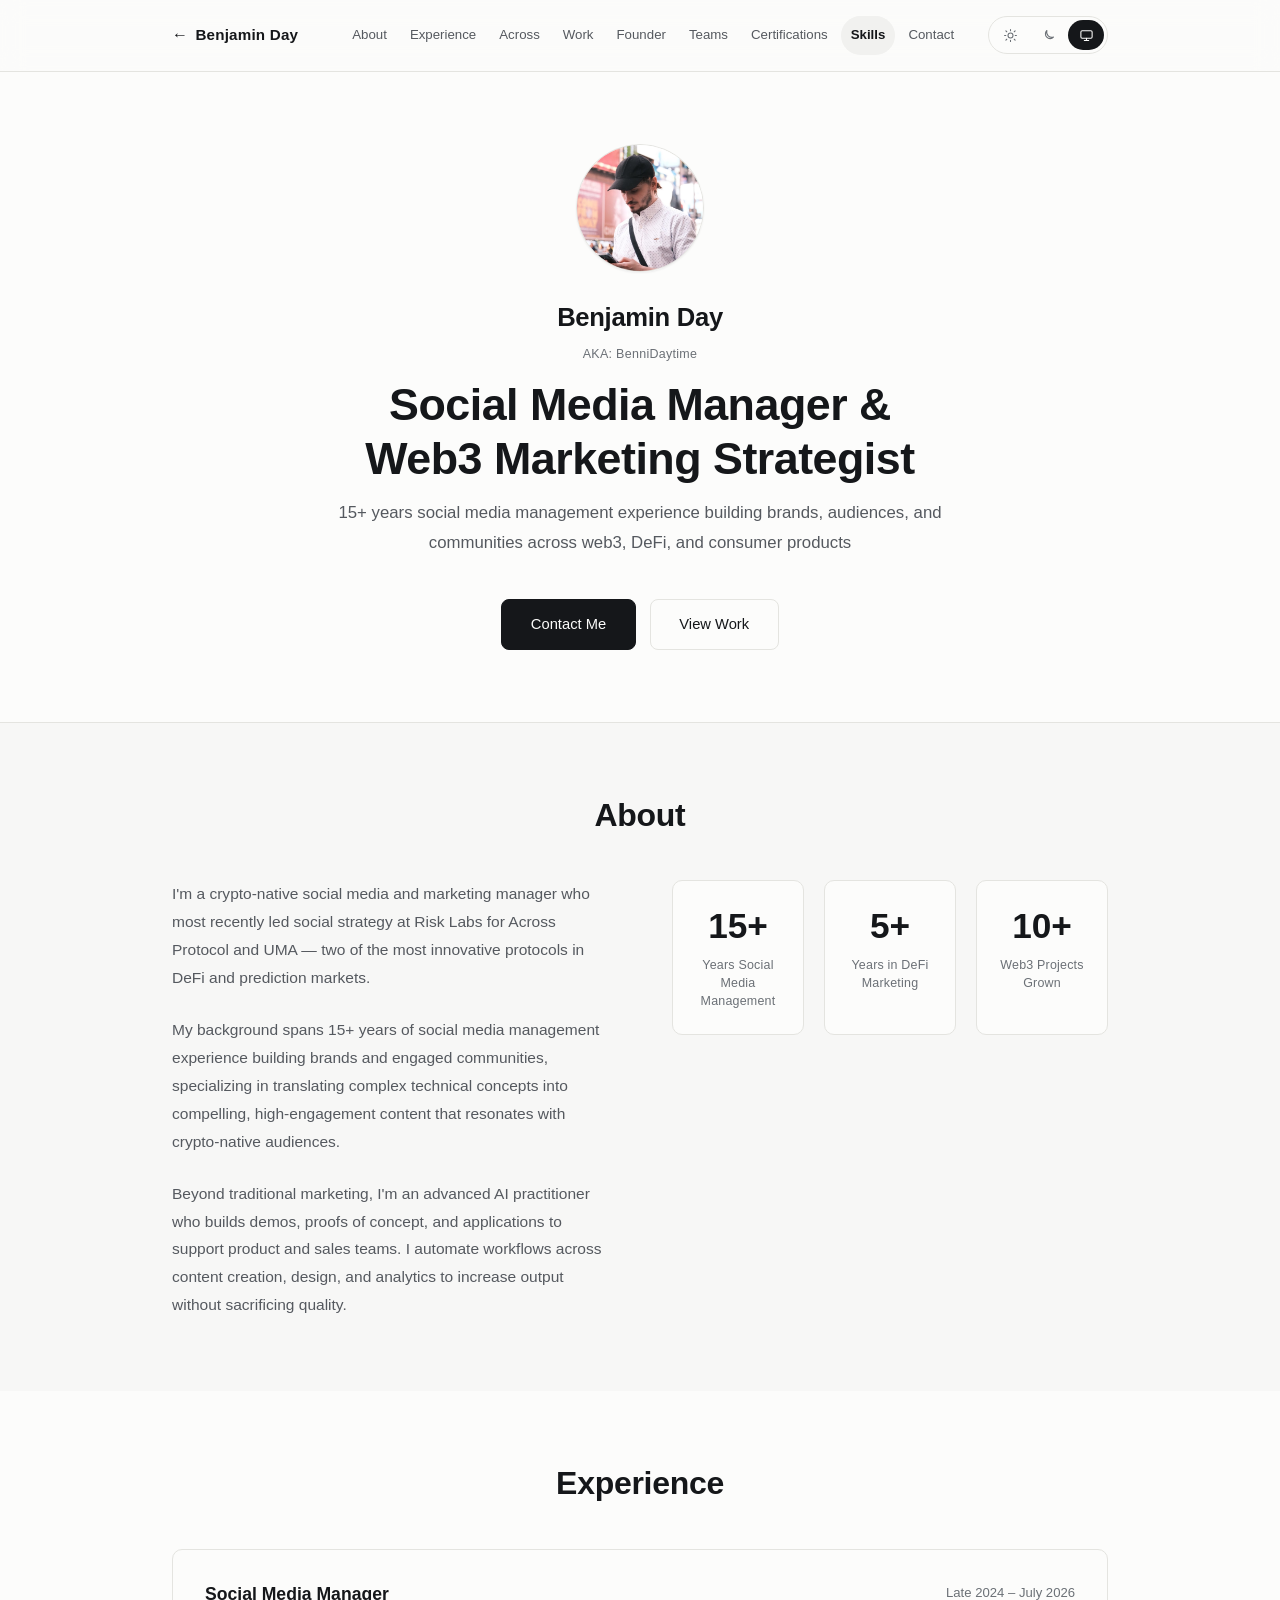
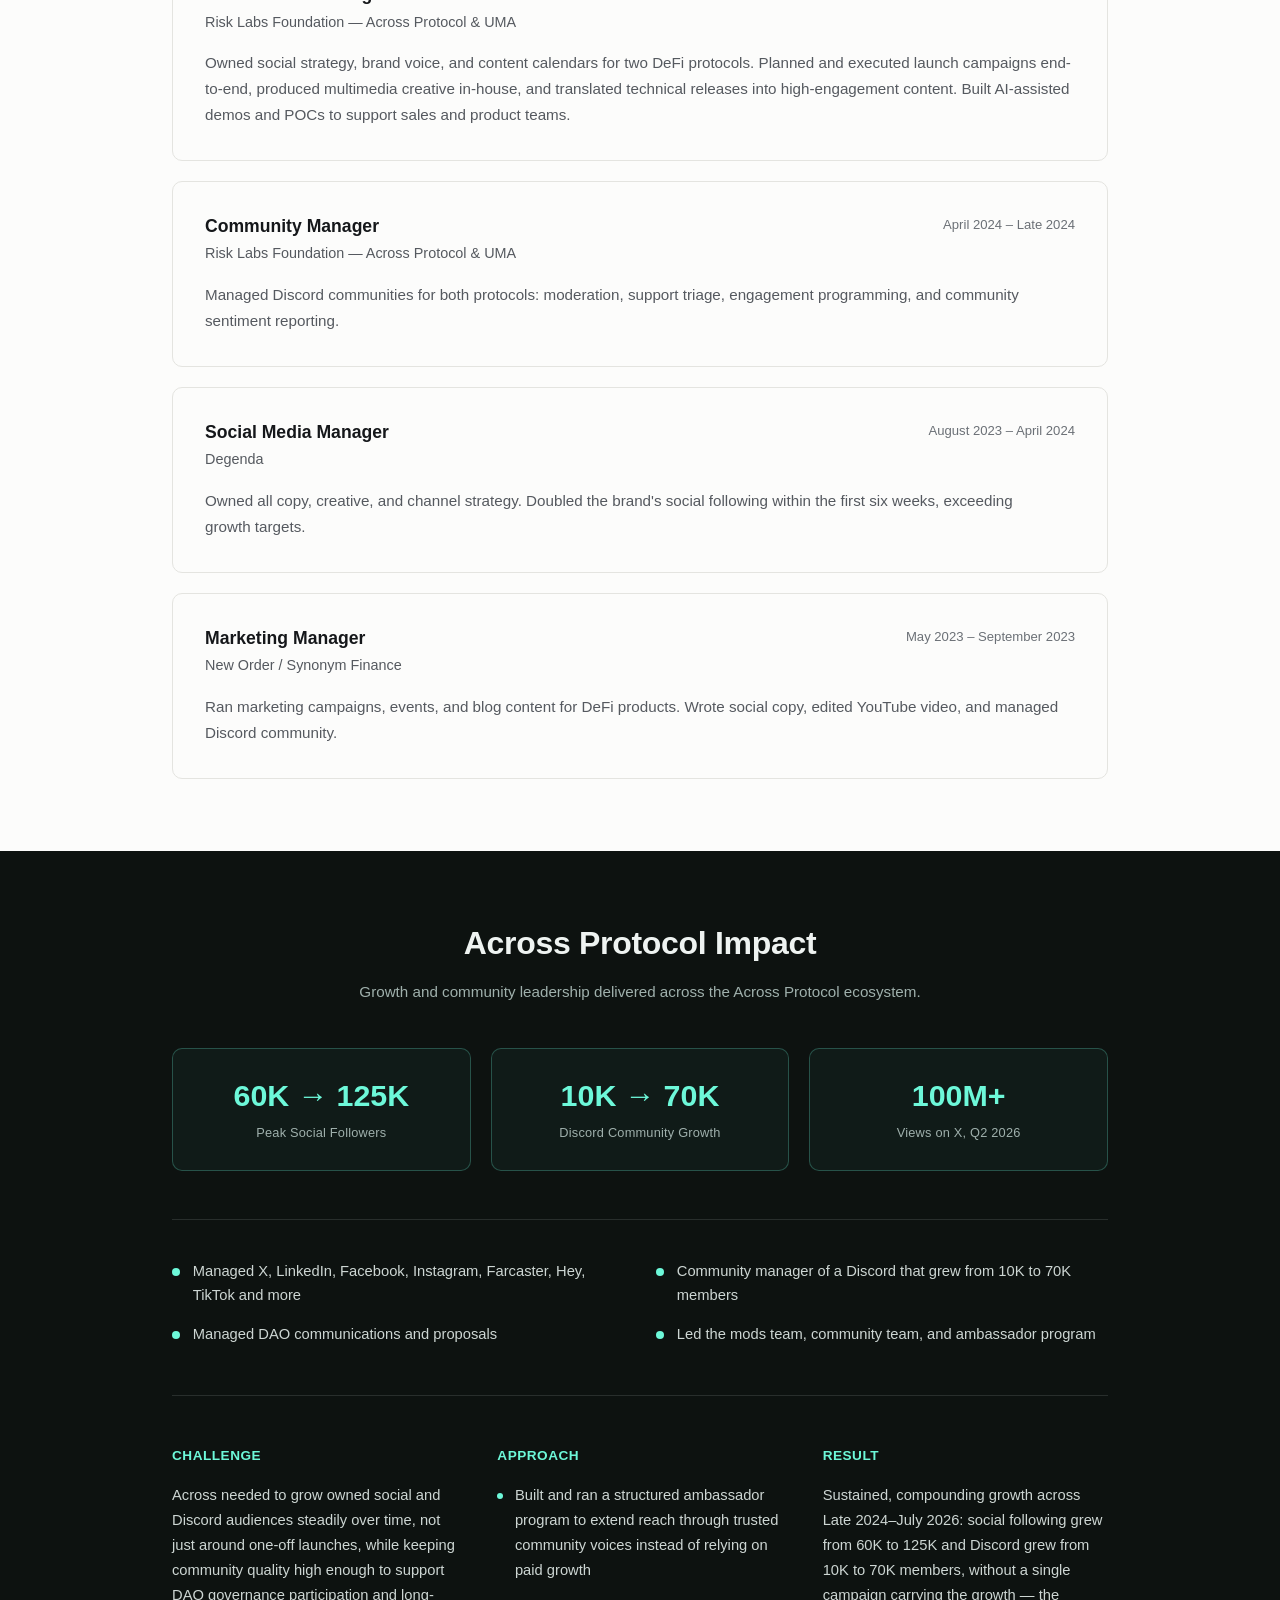
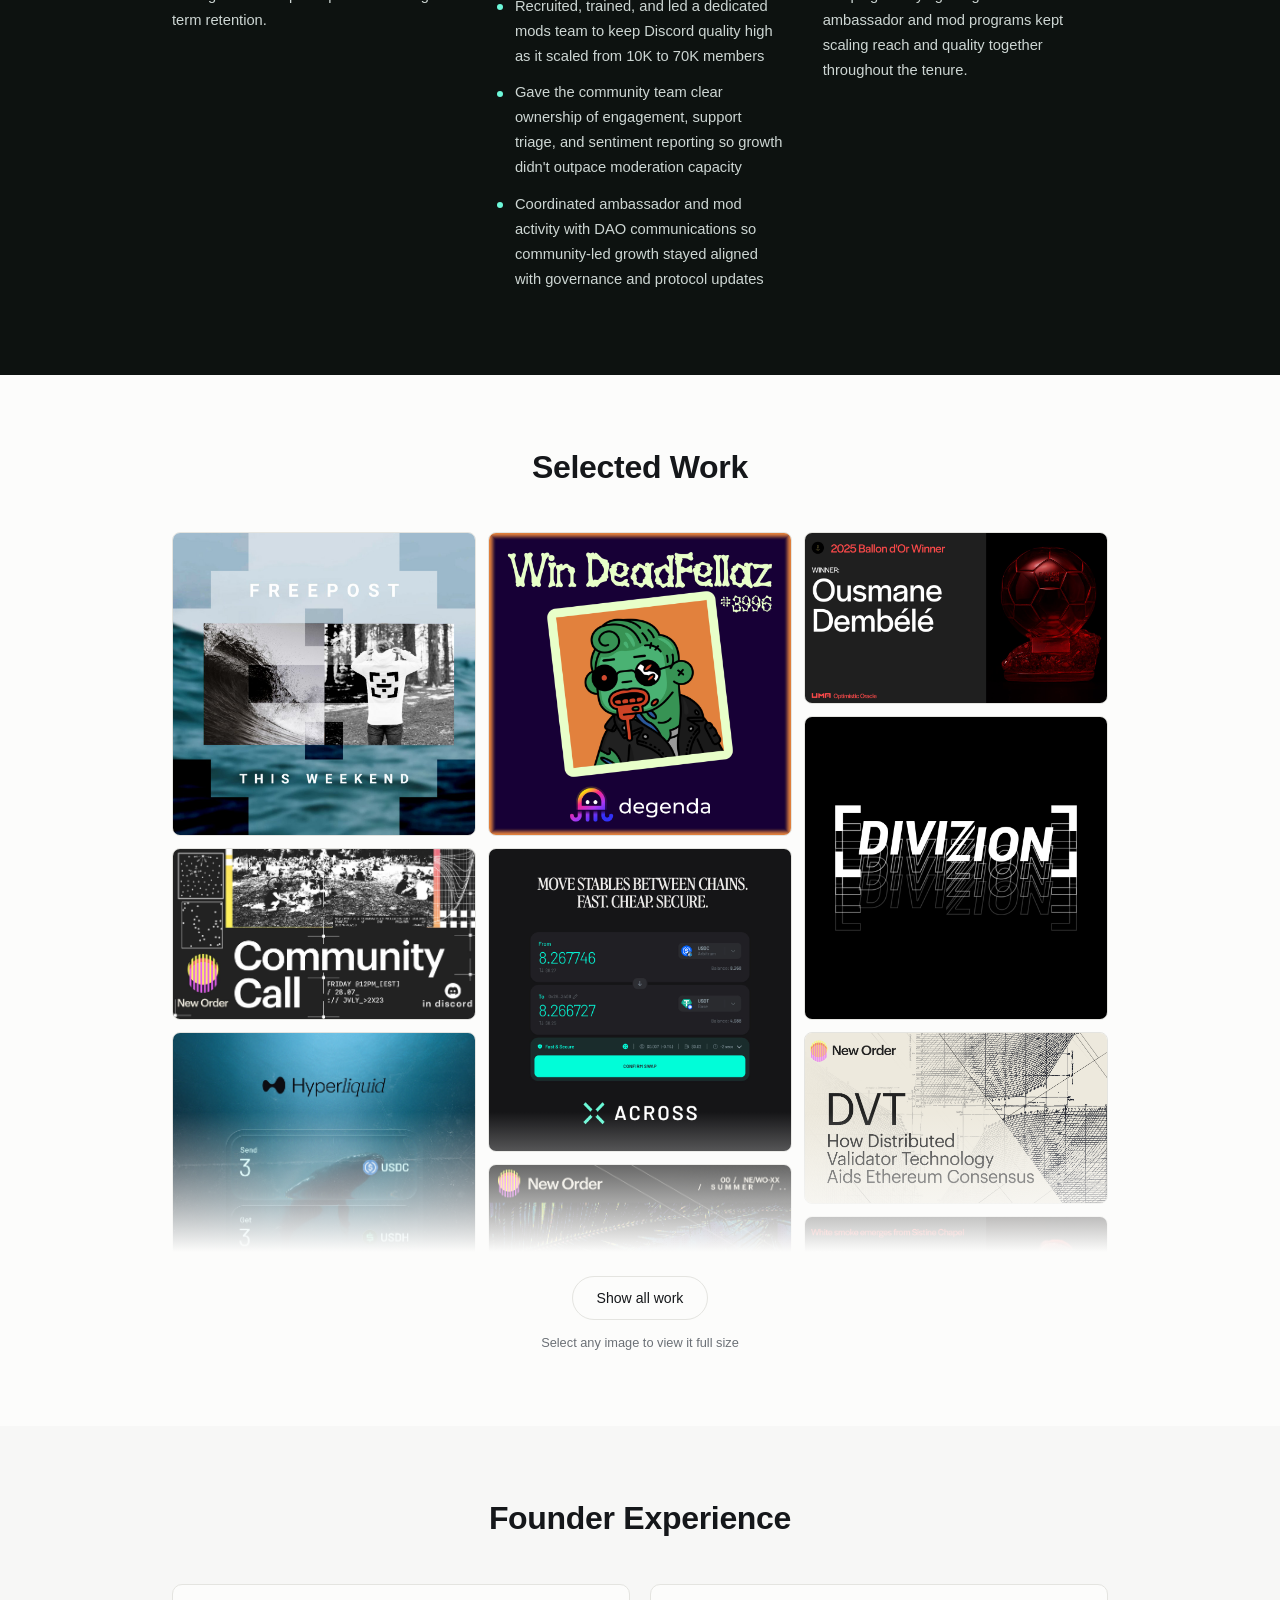
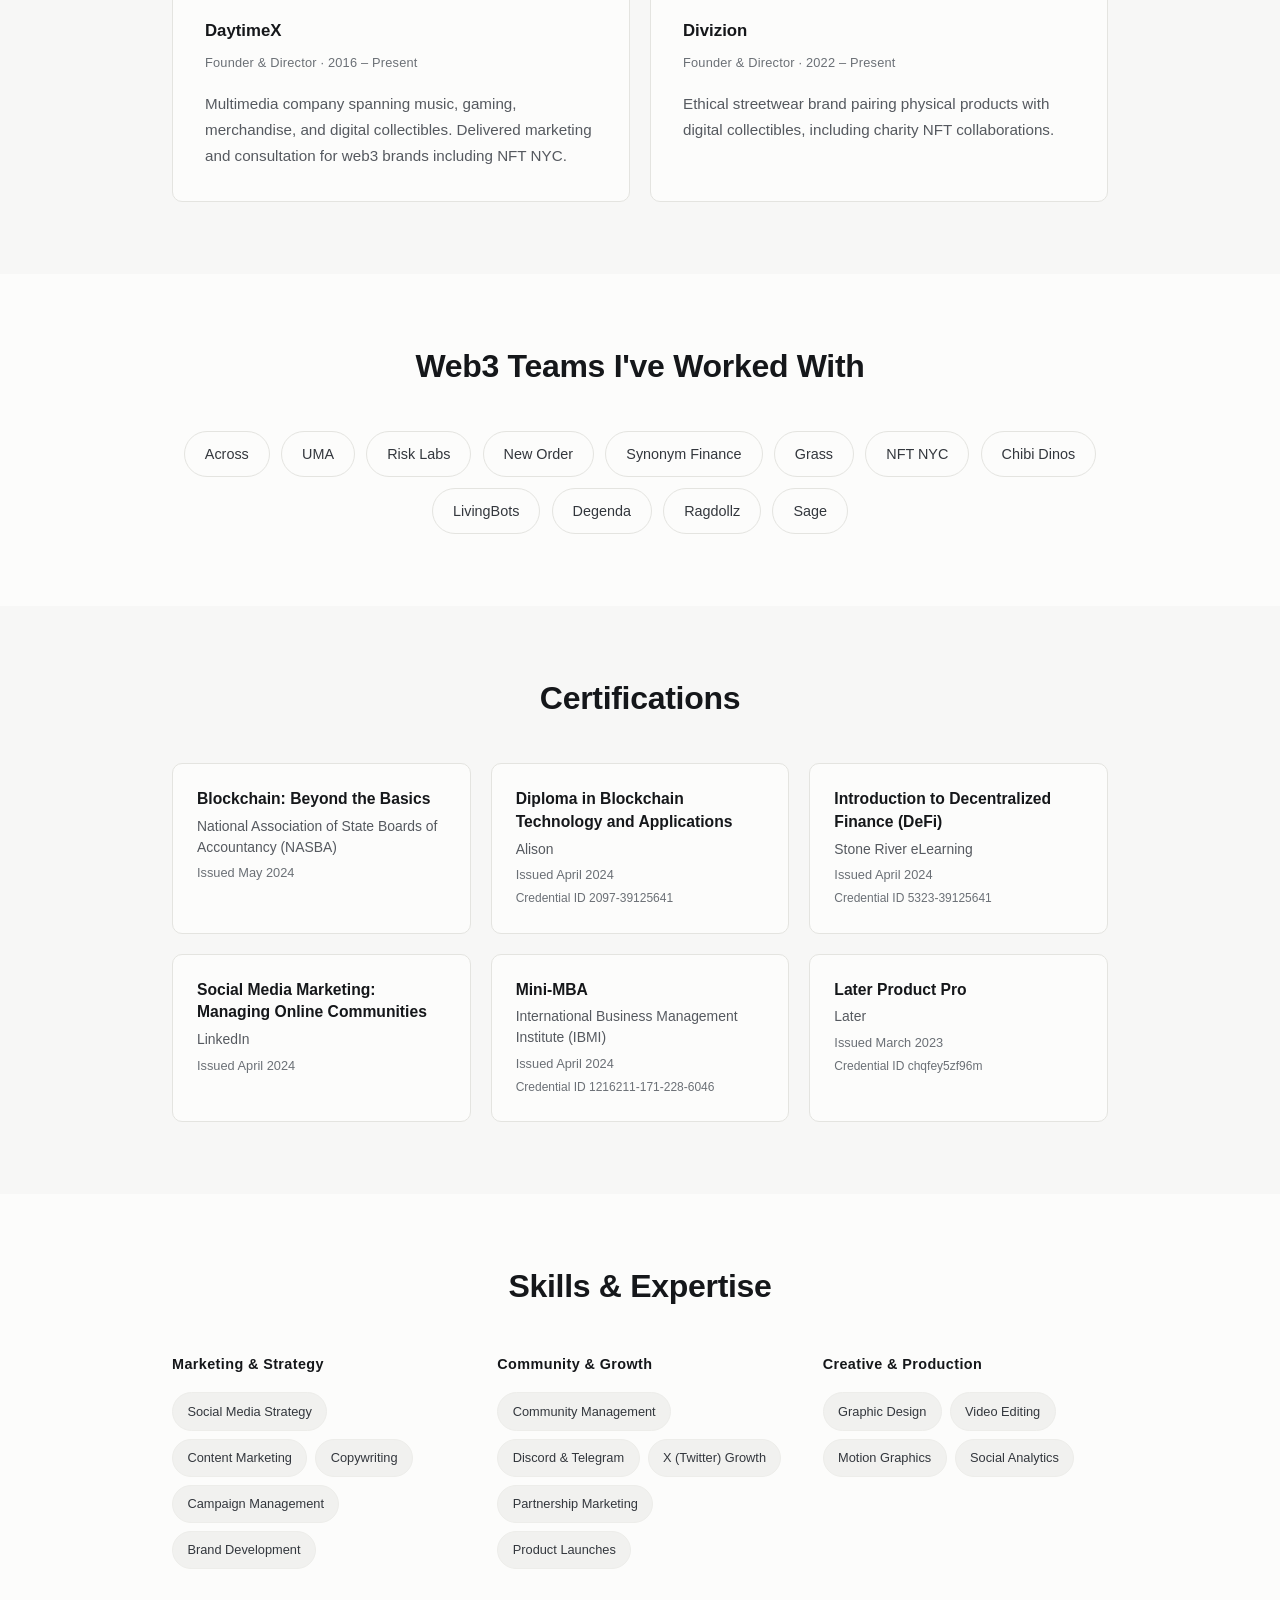
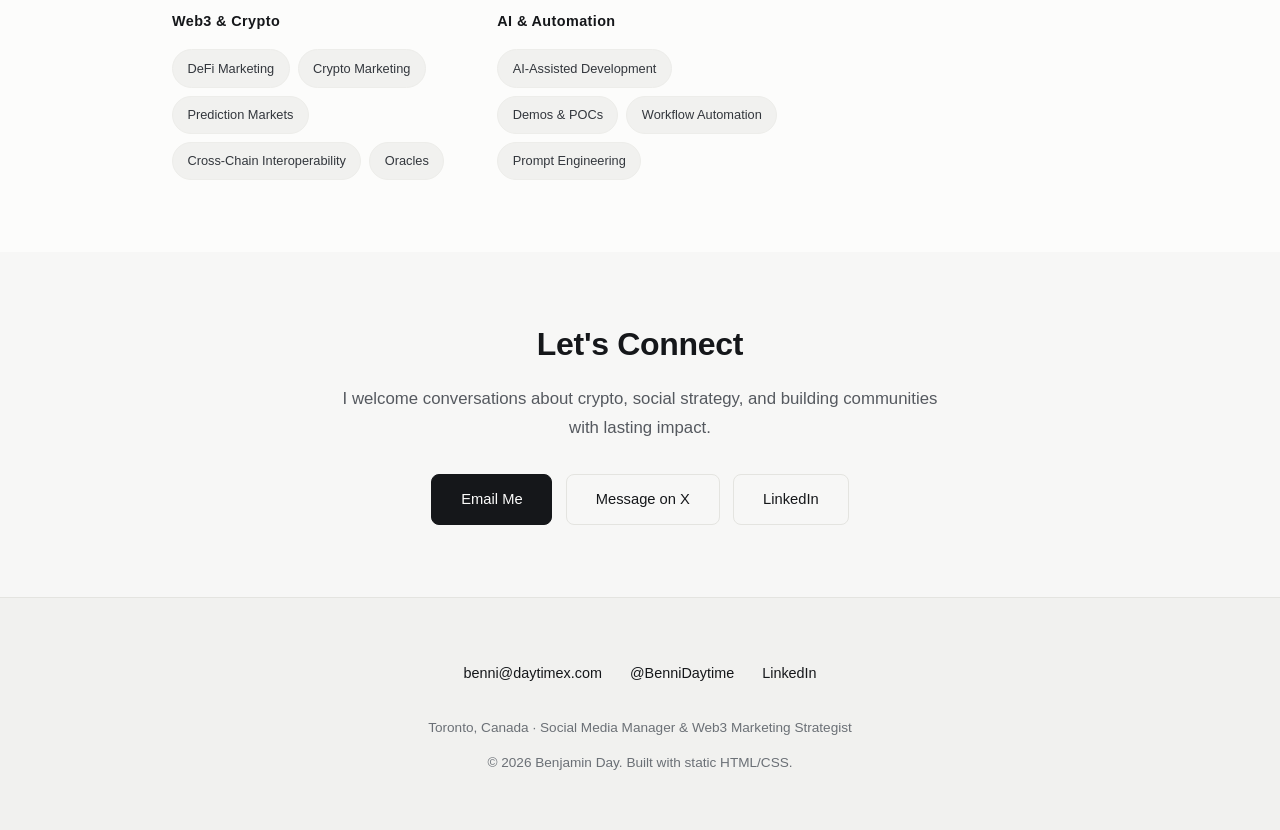
==== commit 803559fe: "Add a light/dark/system theme toggle and a real OG image Theme toggle: - Three-way segmented control" ====
--- a/portfolio/index.html
+++ b/portfolio/index.html
@@ -7,30 +7,45 @@
     <meta name="description" content="Benjamin Day — Social Media Manager &amp; Web3 Marketing Strategist. 15+ years building brands, audiences, and communities across web3, DeFi, and consumer products.">
     <!-- Unlisted: shared by direct link, kept out of search results -->
     <meta name="robots" content="noindex, follow">
-    <meta name="theme-color" content="#f7f7f6" media="(prefers-color-scheme: light)">
-    <meta name="theme-color" content="#15171a" media="(prefers-color-scheme: dark)">
+    <meta name="theme-color" content="#f7f7f6">
+    <!-- Applies a saved theme choice before first paint, so there's no flash -->
+    <script>
+        (function () {
+            try {
+                var m = localStorage.getItem('theme');
+                if (m === 'light' || m === 'dark') document.documentElement.setAttribute('data-theme', m);
+            } catch (e) {}
+        })();
+    </script>
 
     <meta property="og:type" content="profile">
     <meta property="og:site_name" content="Benjamin Day">
     <meta property="og:title" content="Benjamin Day — Social Media Manager &amp; Web3 Marketing Strategist">
     <meta property="og:description" content="15+ years building brands, audiences, and communities across web3, DeFi, and consumer products. Most recently social strategy at Risk Labs for Across Protocol and UMA.">
     <meta property="og:url" content="https://bennidaytime.com/portfolio/">
-    <meta property="og:image" content="https://bennidaytime.com/images/profile.jpg">
-    <meta property="og:image:alt" content="Benjamin Day">
-    <meta name="twitter:card" content="summary">
+    <meta property="og:image" content="https://bennidaytime.com/images/og.png">
+    <meta property="og:image:type" content="image/png">
+    <meta property="og:image:width" content="1200">
+    <meta property="og:image:height" content="630">
+    <meta property="og:image:alt" content="Benjamin Day — @BenniDaytime — Web3 Marketing Strategist">
+    <meta name="twitter:card" content="summary_large_image">
     <meta name="twitter:site" content="@BenniDaytime">
     <meta name="twitter:creator" content="@BenniDaytime">
 
     <link rel="icon" type="image/svg+xml" href="../favicon.svg">
     <link rel="stylesheet" href="../styles.css">
     <link rel="stylesheet" href="portfolio.css">
+    <script src="../theme.js" defer></script>
 </head>
 <body>
     <a class="skip-link" href="#main">Skip to content</a>
 
     <header>
         <nav aria-label="Section navigation">
-            <a class="logo" href="/"><span class="arrow" aria-hidden="true">←</span> Benjamin Day</a>
+            <div class="nav-top">
+                <a class="logo" href="/"><span class="arrow" aria-hidden="true">←</span> Benjamin Day</a>
+                <div class="theme-mount" data-theme-mount></div>
+            </div>
             <div class="nav-scroller" id="nav-scroller">
                 <ul class="nav-links" id="nav-links">
                     <li><a href="#about">About</a></li>
--- a/styles.css
+++ b/styles.css
@@ -27,8 +27,13 @@
     color-scheme: light dark;
 }
 
+/* Dark palette.
+   Two selectors carry the same values on purpose: the media query is the
+   default "follow the device" behaviour and works with JS disabled, while
+   the attribute is set by the theme toggle when someone picks a theme
+   explicitly. Edit them together. */
 @media (prefers-color-scheme: dark) {
-    :root {
+    :root:not([data-theme="light"]) {
         --bg: #15171a;
         --surface: #1c1f24;
         --surface-alt: #24282e;
@@ -42,6 +47,30 @@
         --shadow-sm: 0 1px 2px rgba(0, 0, 0, 0.4);
         --shadow-md: 0 6px 24px rgba(0, 0, 0, 0.5);
     }
+}
+
+:root[data-theme="dark"] {
+    --bg: #15171a;
+    --surface: #1c1f24;
+    --surface-alt: #24282e;
+    --ink: #edeff2;
+    --ink-2: #d2d6dc;
+    --ink-3: #aeb4bc;
+    --muted: #8d949d;
+    --line: #2f343b;
+    --line-soft: #282c33;
+
+    --shadow-sm: 0 1px 2px rgba(0, 0, 0, 0.4);
+    --shadow-md: 0 6px 24px rgba(0, 0, 0, 0.5);
+}
+
+/* Also tells the browser which way to render scrollbars and form controls */
+:root[data-theme="light"] {
+    color-scheme: light;
+}
+
+:root[data-theme="dark"] {
+    color-scheme: dark;
 }
 
 * {
@@ -75,6 +104,78 @@
     border-radius: 4px;
 }
 
+.sr-only {
+    position: absolute;
+    width: 1px;
+    height: 1px;
+    padding: 0;
+    margin: -1px;
+    overflow: hidden;
+    clip-path: inset(50%);
+    white-space: nowrap;
+    border: 0;
+}
+
+/* ---------- Theme toggle ----------
+   Rendered by theme.js, so it never appears as a dead control when
+   JavaScript is unavailable — the page still follows the device there. */
+
+.theme-toggle {
+    display: inline-flex;
+    align-items: center;
+    gap: 2px;
+    padding: 3px;
+    border: 1px solid var(--line);
+    background: var(--surface);
+    border-radius: 999px;
+}
+
+.theme-toggle input {
+    position: absolute;
+    width: 1px;
+    height: 1px;
+    opacity: 0;
+    pointer-events: none;
+}
+
+.theme-toggle label {
+    display: inline-flex;
+    align-items: center;
+    justify-content: center;
+    width: 36px;
+    height: 30px;
+    border-radius: 999px;
+    color: var(--muted);
+    cursor: pointer;
+    transition: background 0.2s ease, color 0.2s ease;
+}
+
+.theme-toggle label:hover {
+    color: var(--ink);
+    background: var(--surface-alt);
+}
+
+.theme-toggle input:checked + label {
+    color: var(--surface);
+    background: var(--ink);
+}
+
+.theme-toggle input:focus-visible + label {
+    outline: 2px solid var(--ink);
+    outline-offset: 2px;
+}
+
+.theme-toggle svg {
+    width: 15px;
+    height: 15px;
+    display: block;
+    fill: none;
+    stroke: currentColor;
+    stroke-width: 1.7;
+    stroke-linecap: round;
+    stroke-linejoin: round;
+}
+
 @media (prefers-reduced-motion: reduce) {
     html {
         scroll-behavior: auto;
--- a/portfolio/portfolio.css
+++ b/portfolio/portfolio.css
@@ -56,6 +56,17 @@
     gap: 1.5rem;
 }
 
+/* On desktop the wrapper dissolves so the nav lays out as
+   logo | menu | theme toggle; under 768px it becomes the top row. */
+.nav-top {
+    display: contents;
+}
+
+.theme-mount {
+    order: 3;
+    flex: 0 0 auto;
+}
+
 .logo {
     display: inline-flex;
     align-items: center;
@@ -87,11 +98,15 @@
     transform: translateX(-2px);
 }
 
-/* Horizontal, scrollable menu that never pushes the page wide */
+/* Horizontal, scrollable menu that never pushes the page wide. Sized to its
+   content and pushed right by the auto margin — right-aligning with
+   justify-content instead would push the overflow off the left edge, where
+   scrolling can't reach it. */
 .nav-scroller {
     position: relative;
     min-width: 0;
-    flex: 1 1 auto;
+    flex: 0 1 auto;
+    margin-left: auto;
 }
 
 .nav-scroller::before,
@@ -124,10 +139,10 @@
 
 .nav-links {
     display: flex;
-    justify-content: flex-end;
+    justify-content: flex-start;
     align-items: center;
-    gap: 0.35rem;
     list-style: none;
+    gap: 0.2rem;
     overflow-x: auto;
     overscroll-behavior-x: contain;
     -webkit-overflow-scrolling: touch;
@@ -145,9 +160,9 @@
     scroll-snap-align: center;
     text-decoration: none;
     color: var(--ink-3);
-    font-size: 0.85rem;
+    font-size: 0.83rem;
     font-weight: 500;
-    padding: 0.5rem 0.7rem;
+    padding: 0.5rem 0.62rem;
     border-radius: 999px;
     transition: color 0.2s, background 0.2s;
 }
@@ -968,13 +983,25 @@
         padding: 0.6rem 1rem 0.55rem;
     }
 
+    .nav-top {
+        display: flex;
+        align-items: center;
+        justify-content: space-between;
+        gap: 0.75rem;
+    }
+
     .logo {
-        align-self: flex-start;
         font-size: 1rem;
     }
 
+    /* Stacked layout: the menu spans the full row rather than being
+       pushed right and sized to its content. */
+    .nav-scroller {
+        margin-left: 0;
+        width: 100%;
+    }
+
     .nav-links {
-        justify-content: flex-start;
         gap: 0.25rem;
         padding-bottom: 0.15rem;
     }
